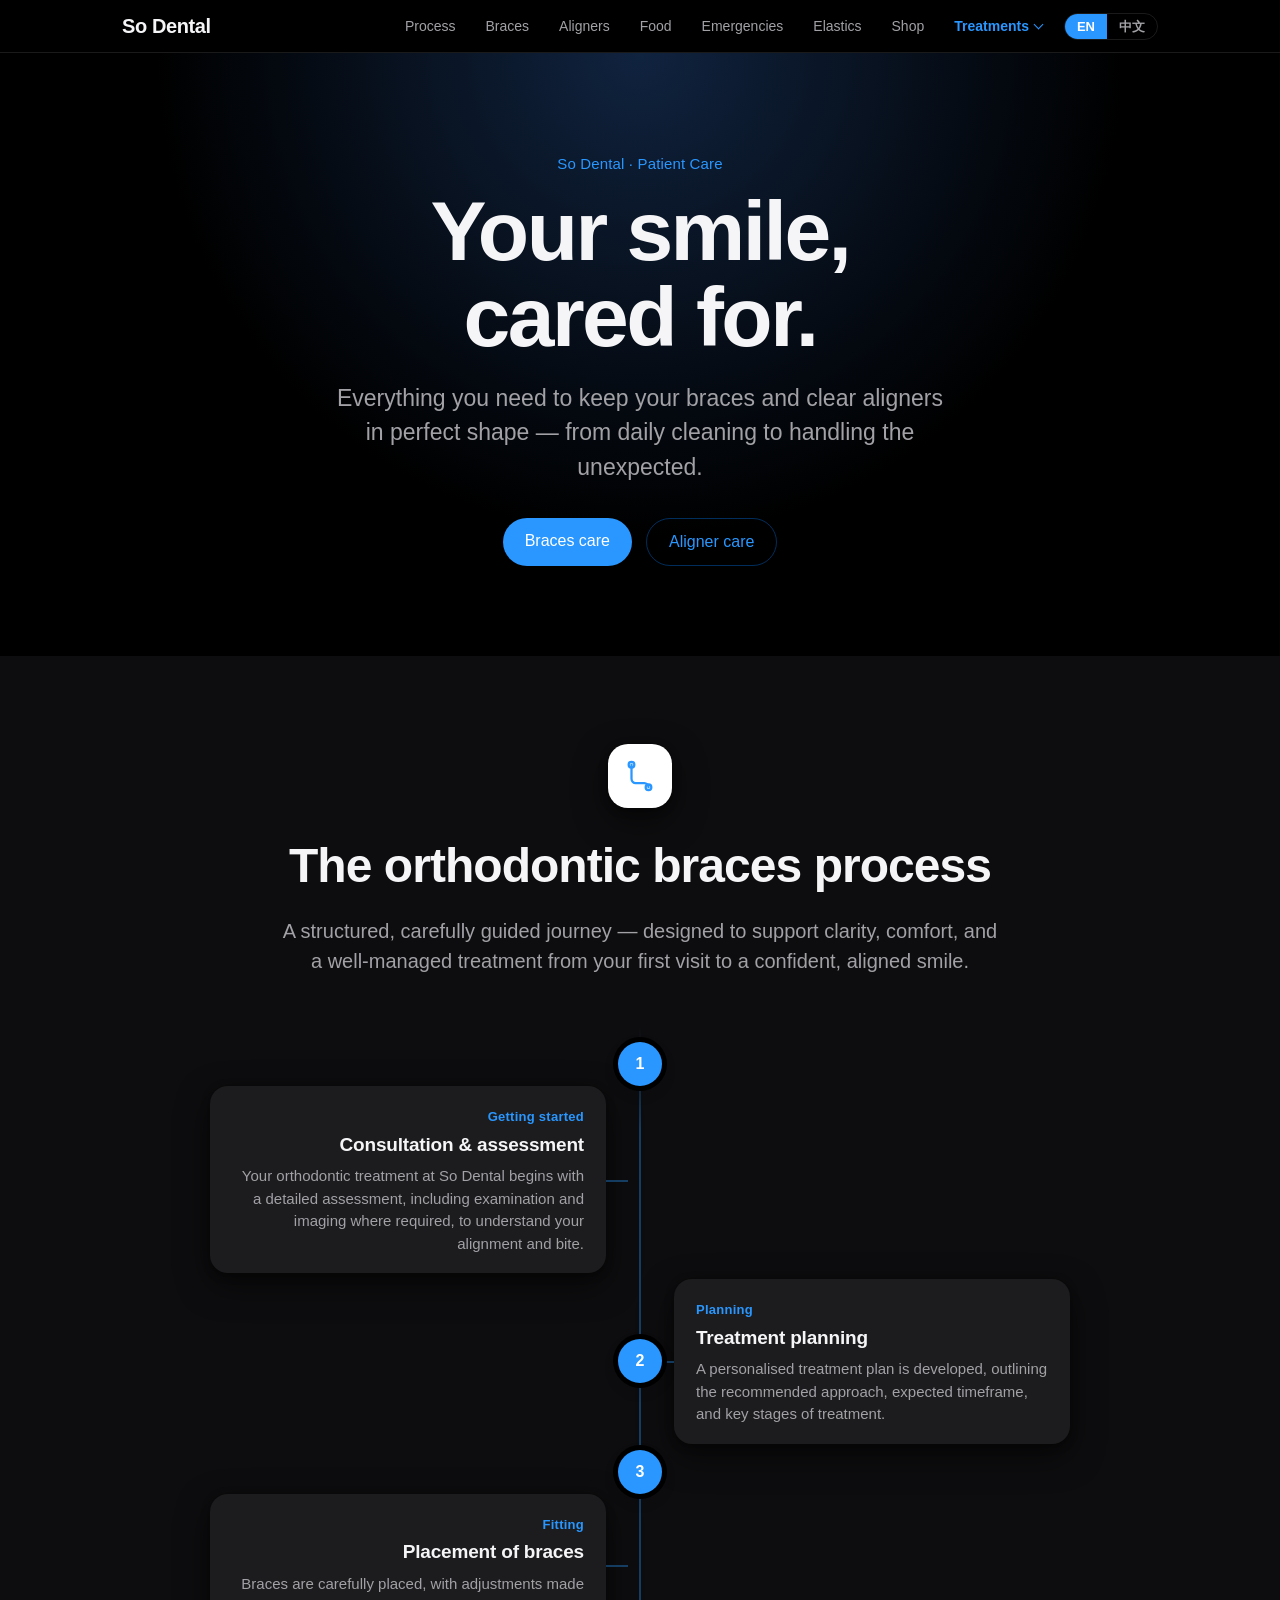
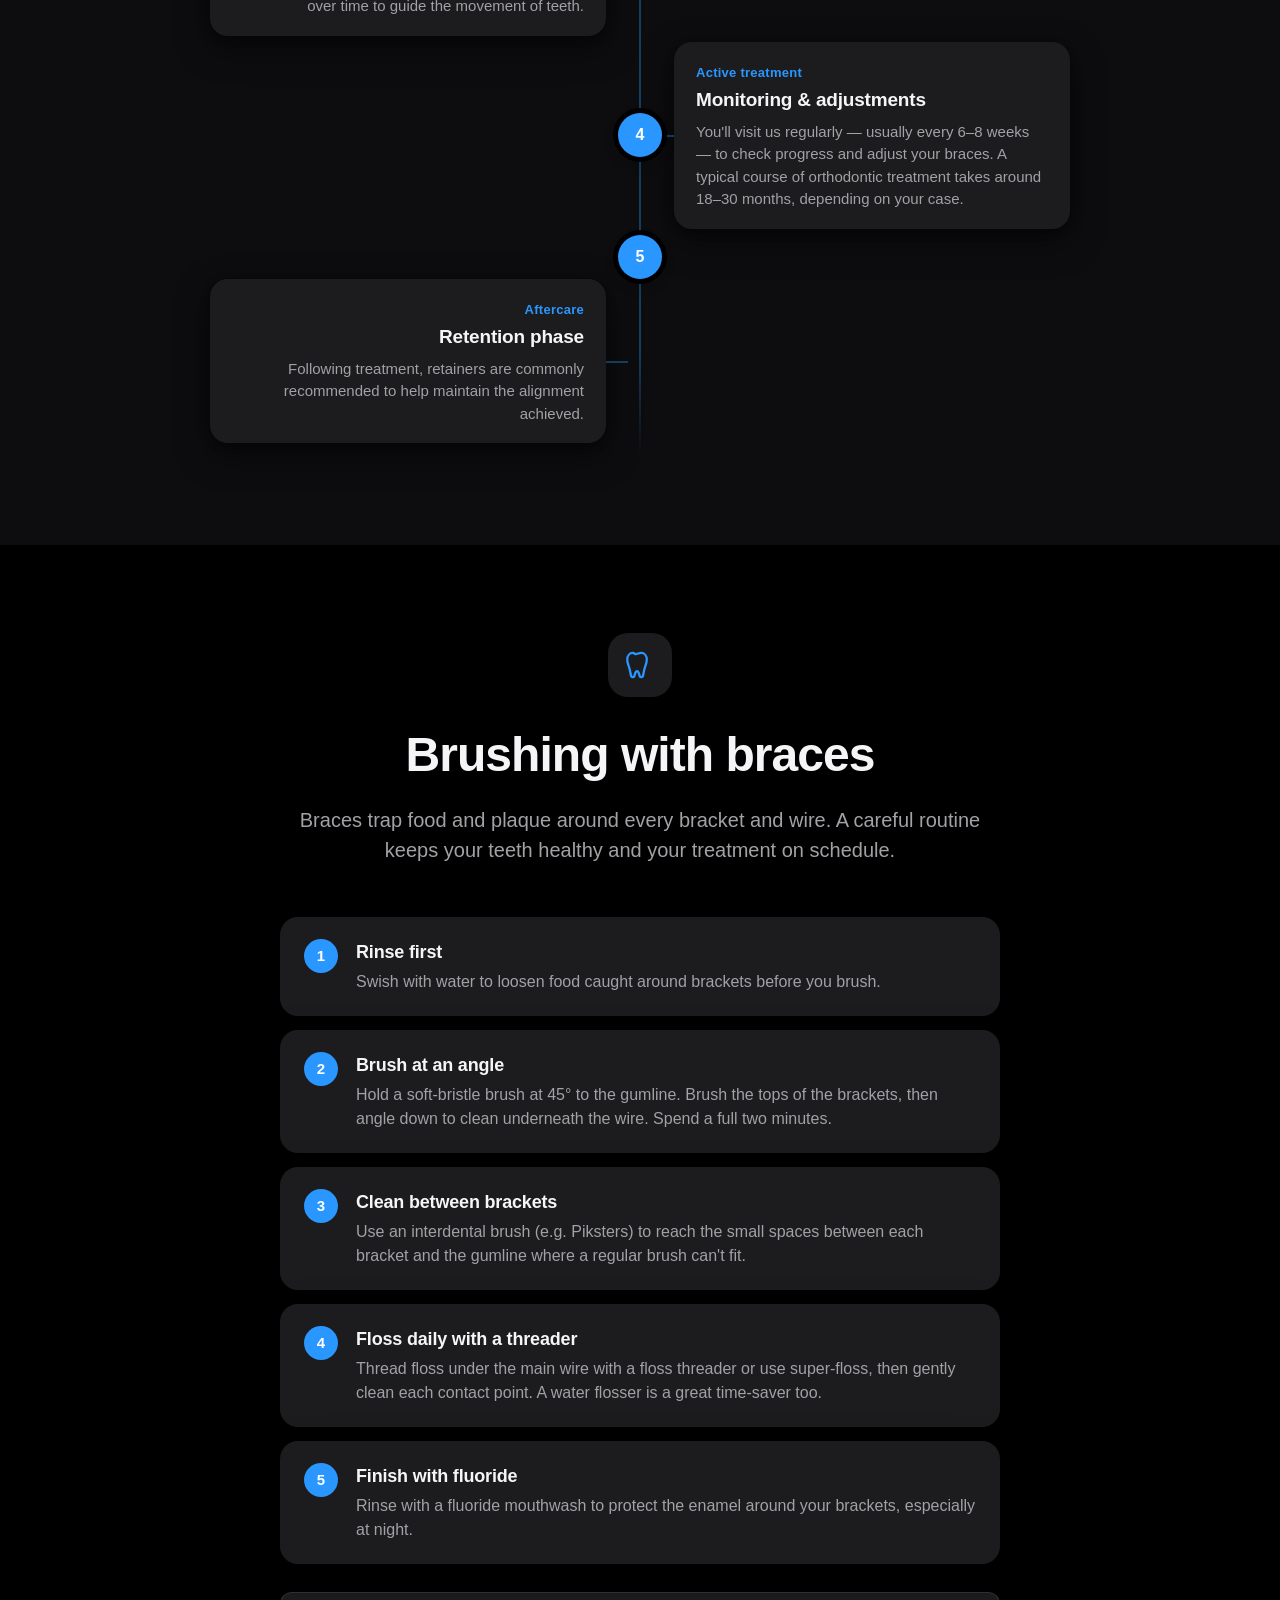
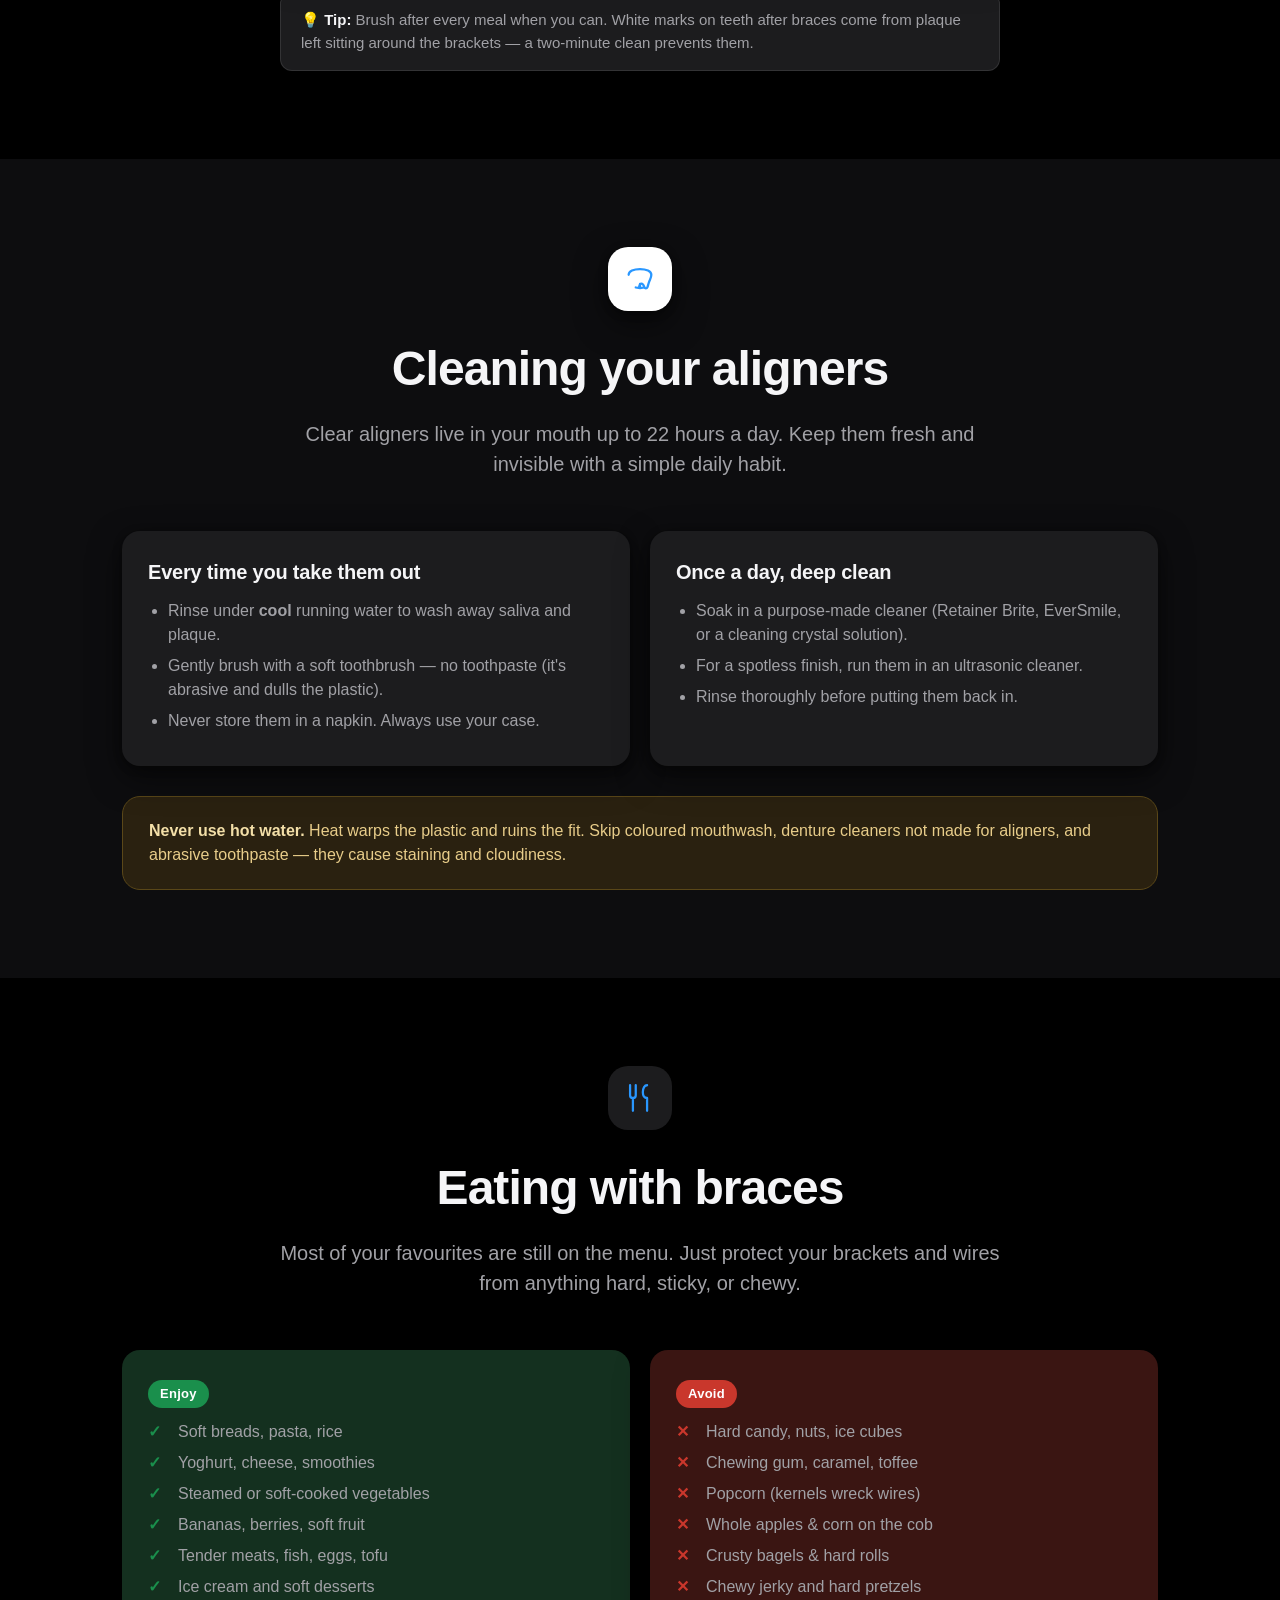
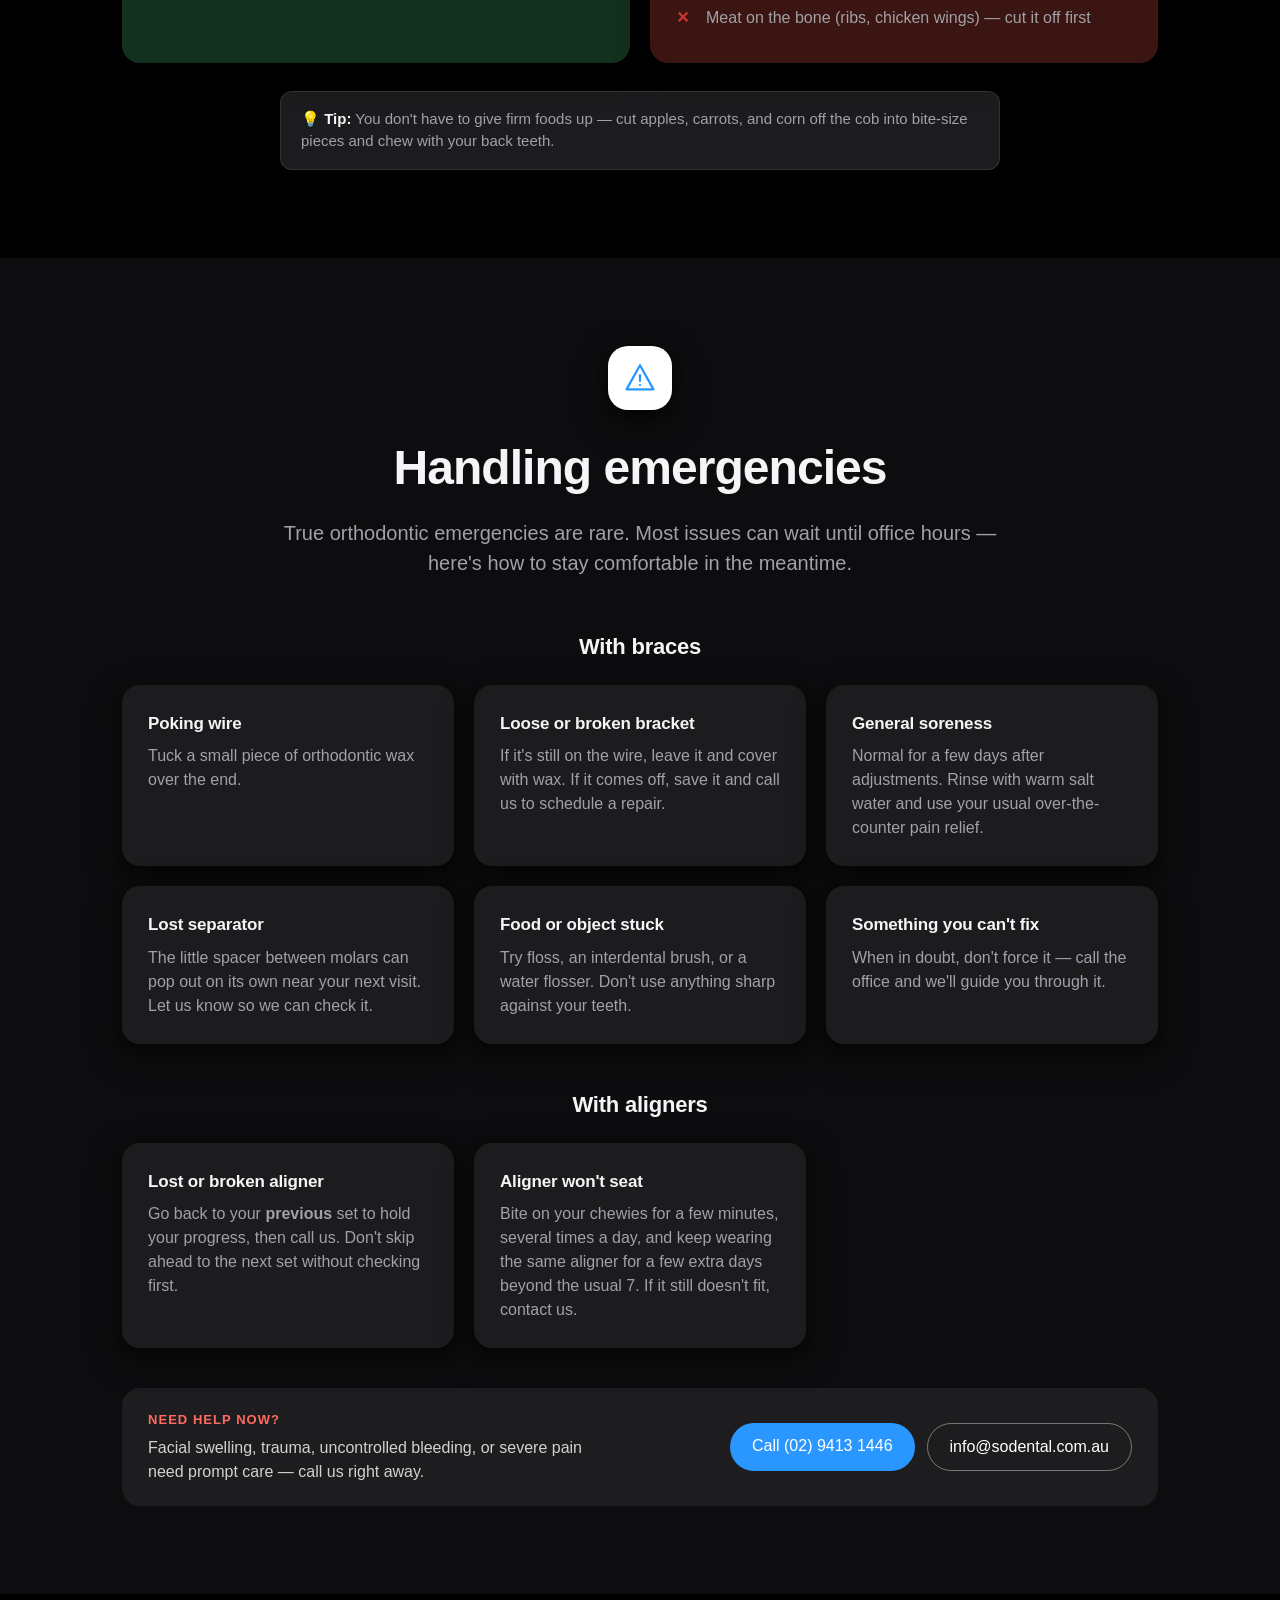
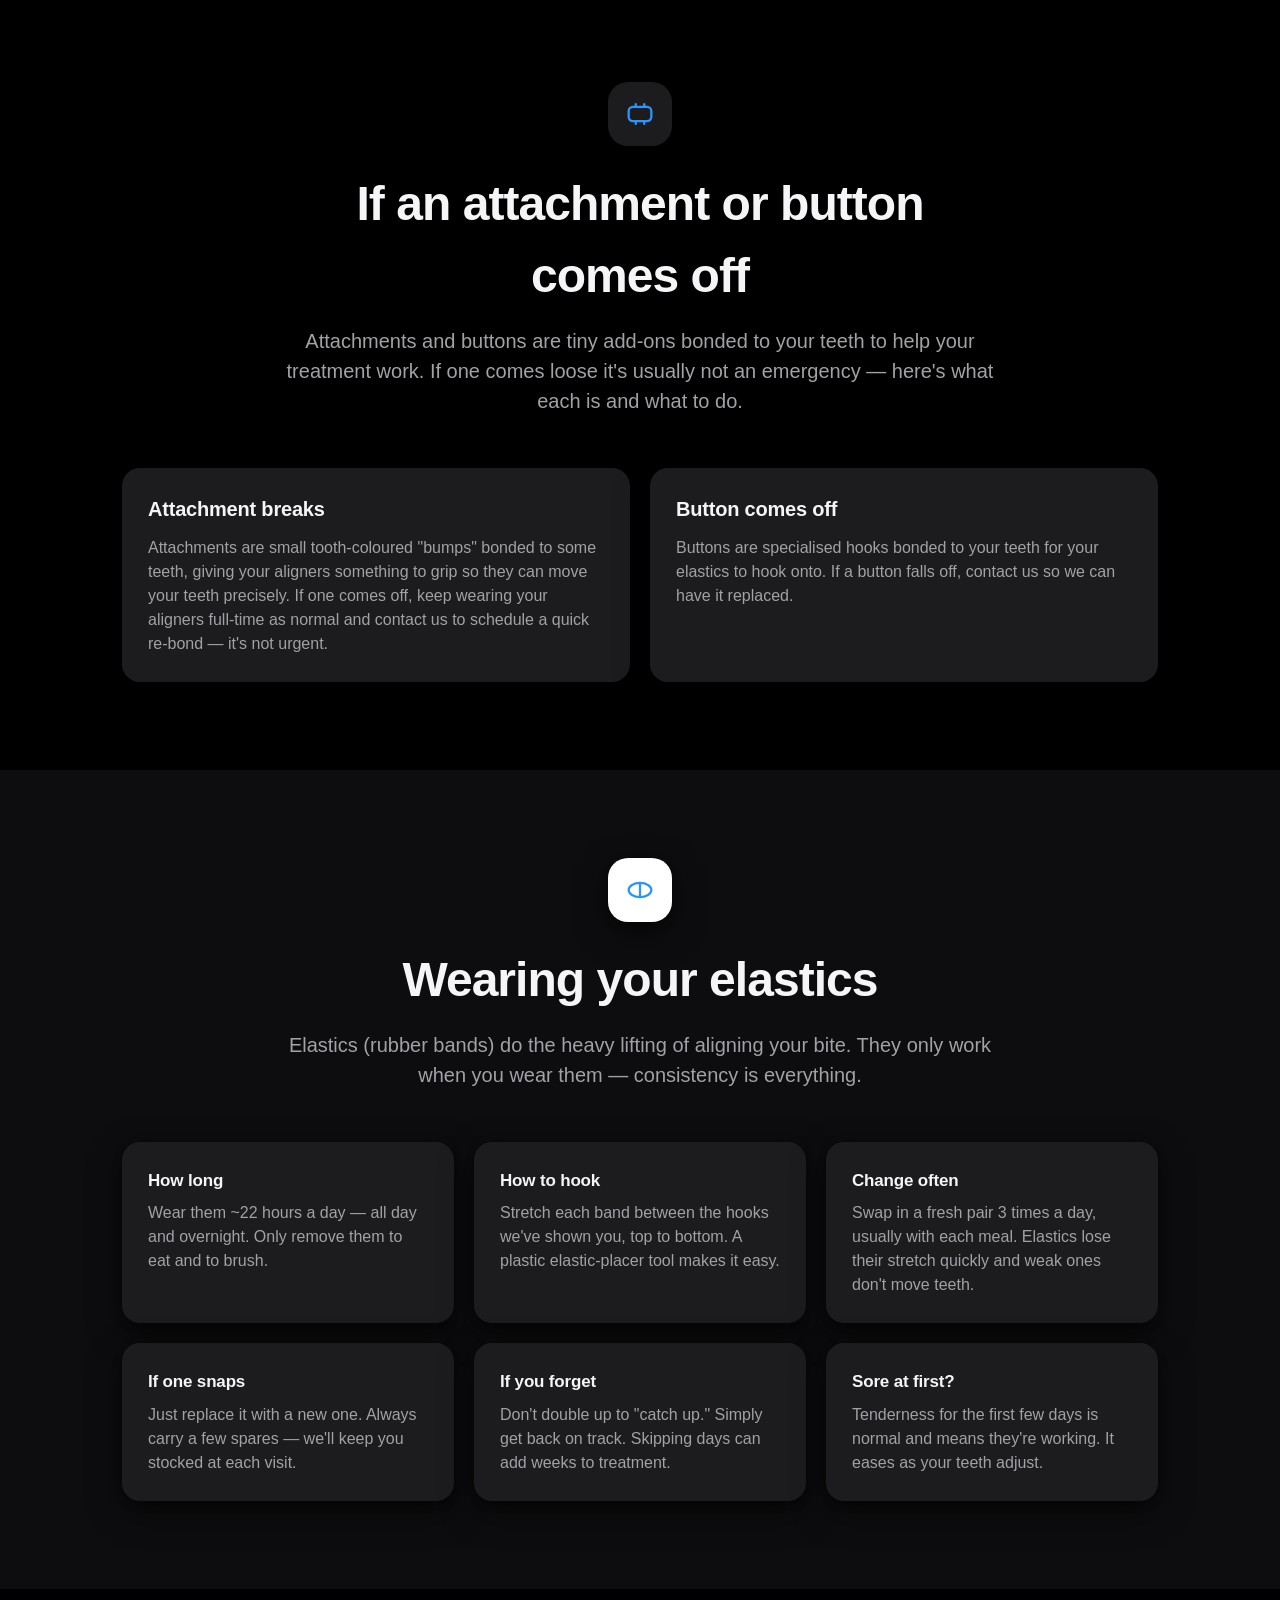
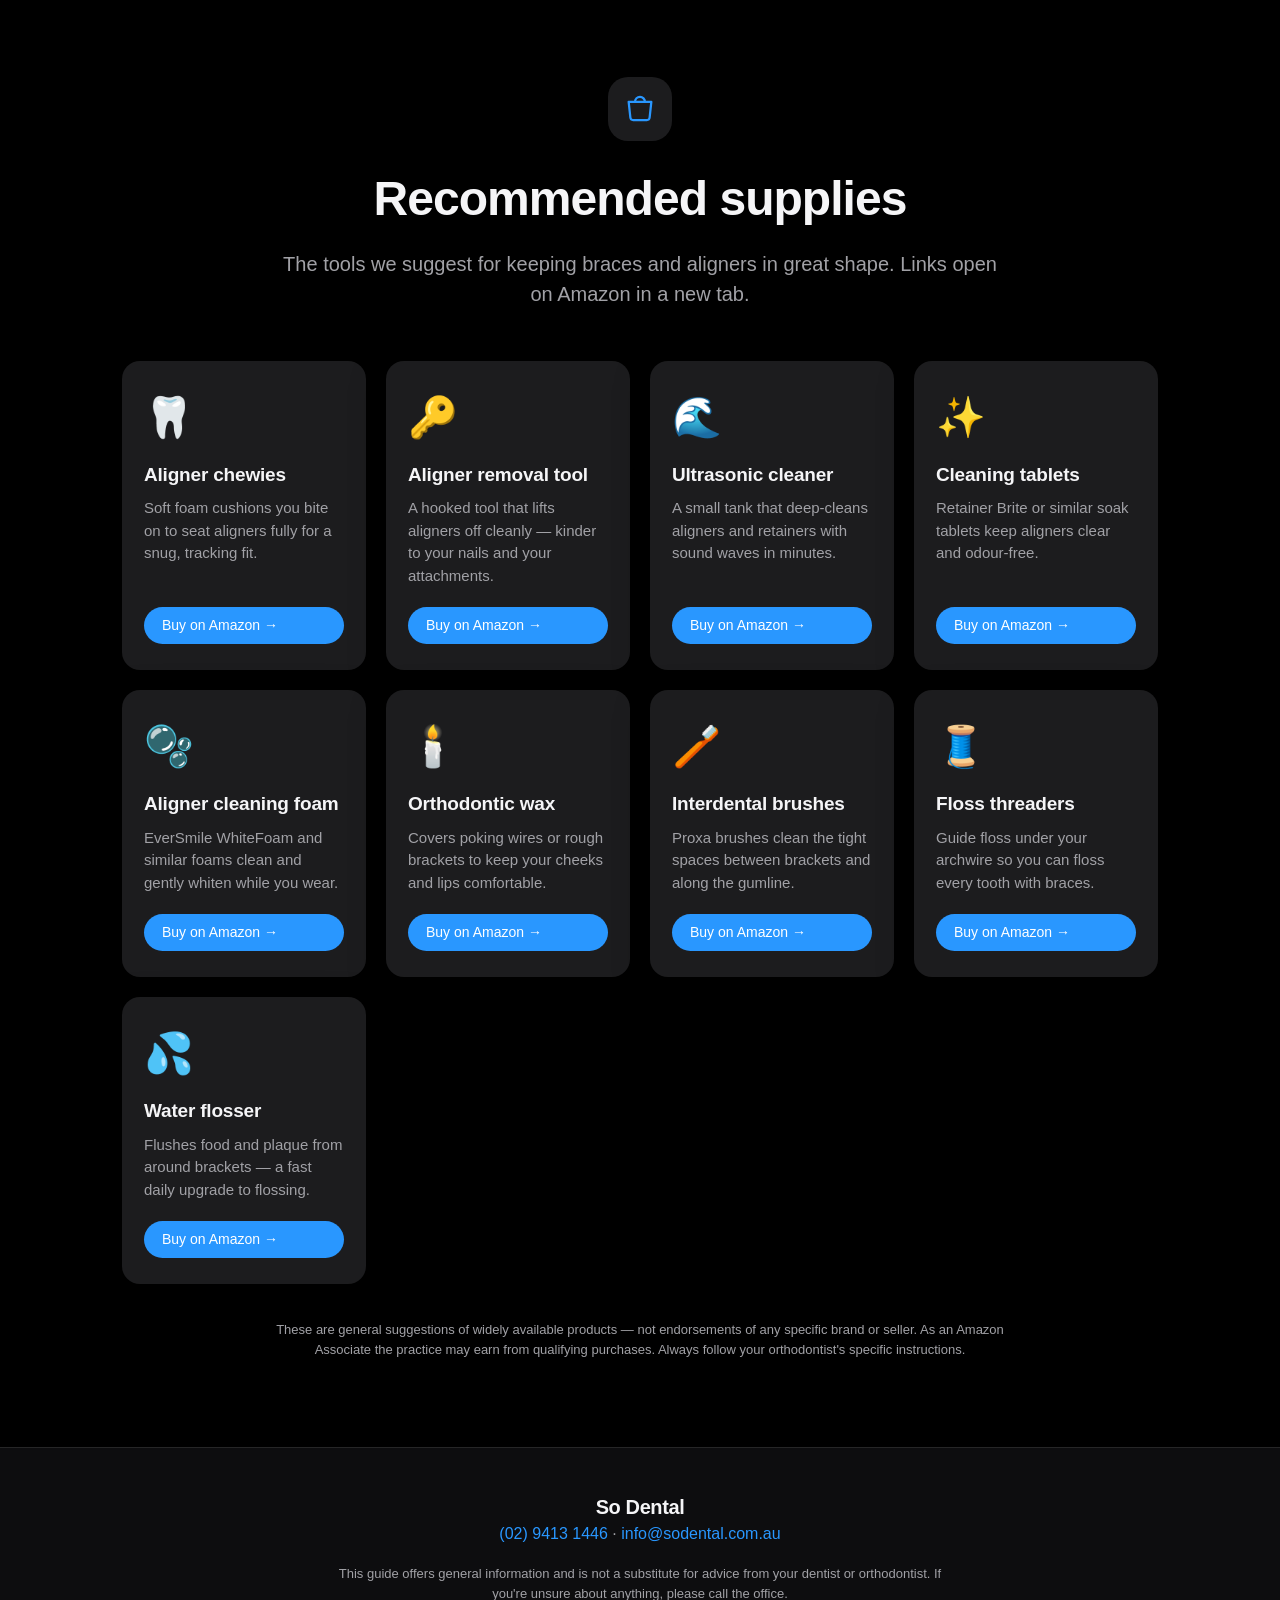
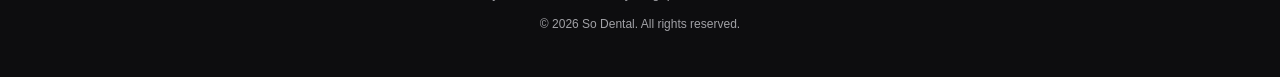
==== index.html @ e9a2ca9c "Braces footer disclaimer: 'dentist or orthodontist' (EN + zh) Co-Authored-By: Claude Opus 4.8 <norep" ====
<!doctype html>
<html lang="en">
<head>
  <meta charset="utf-8" />
  <meta name="viewport" content="width=device-width, initial-scale=1" />
  <meta name="description" content="So Dental patient care guide — how to care for your braces and clear aligners, what to eat, handling emergencies, wearing elastics, and where to buy recommended supplies." />
  <title>So Dental — Patient Care Guide</title>
  <link rel="stylesheet" href="styles.css?v=2" />
</head>
<body>

  <!-- ===================== NAV ===================== -->
  <header class="nav" id="top">
    <div class="nav__inner">
      <a class="nav__brand" href="#top" aria-label="So Dental home">So Dental</a>

      <nav class="nav__links" id="navLinks" aria-label="Primary">
        <a href="#process">Process</a>
        <a href="#braces">Braces</a>
        <a href="#aligners">Aligners</a>
        <a href="#food">Food</a>
        <a href="#emergencies">Emergencies</a>
        <a href="#elastics">Elastics</a>
        <a href="#shop">Shop</a>
        <details class="tdrop">
          <summary>Treatments</summary>
          <div class="tdrop__menu">
            <a class="is-current" aria-current="page" href="index.html">Braces &amp; Aligners</a>
            <a href="implants.html">Dental Implants</a>
            <a href="extraction.html">Tooth Extraction</a>
            <a href="perio.html">Periodontal Care</a>
          </div>
        </details>
      </nav>

      <div class="nav__actions">
        <div class="lang-toggle" role="group" aria-label="Language">
          <a class="is-active" href="index.html" aria-current="true">EN</a>
          <a href="index-zh.html" lang="zh-Hant">中文</a>
        </div>
        <button class="nav__toggle" id="navToggle" aria-label="Toggle menu" aria-expanded="false" aria-controls="navLinks">
          <span></span><span></span><span></span>
        </button>
      </div>
    </div>
  </header>

  <!-- ===================== HERO ===================== -->
  <section class="hero">
    <div class="hero__content reveal">
      <p class="hero__eyebrow">So Dental · Patient Care</p>
      <h1 class="hero__title">Your smile,<br />cared for.</h1>
      <p class="hero__subtitle">Everything you need to keep your braces and clear aligners in perfect shape — from daily cleaning to handling the unexpected.</p>
      <div class="hero__actions">
        <a class="btn btn--primary" href="#braces">Braces care</a>
        <a class="btn btn--ghost" href="#aligners">Aligner care</a>
      </div>
    </div>
  </section>

  <!-- ===================== BRACES PROCESS TIMELINE ===================== -->
  <section class="section section--alt" id="process">
    <div class="container">
      <div class="section__head reveal">
        <div class="badge" aria-hidden="true">
          <!-- route / journey icon -->
          <svg viewBox="0 0 24 24" fill="none" stroke="currentColor" stroke-width="1.6" stroke-linecap="round" stroke-linejoin="round"><path d="M6 4v10a3 3 0 0 0 3 3h6a3 3 0 0 1 3 3"/><circle cx="6" cy="4" r="2"/><circle cx="18" cy="20" r="2"/></svg>
        </div>
        <h2>The orthodontic braces process</h2>
        <p class="section__lead">A structured, carefully guided journey — designed to support clarity, comfort, and a well-managed treatment from your first visit to a confident, aligned smile.</p>
      </div>

      <ol class="timeline">
        <li class="timeline__item reveal">
          <div class="timeline__marker">1</div>
          <div class="timeline__card">
            <span class="timeline__when">Getting started</span>
            <h3>Consultation &amp; assessment</h3>
            <p>Your orthodontic treatment at So Dental begins with a detailed assessment, including examination and imaging where required, to understand your alignment and bite.</p>
          </div>
        </li>
        <li class="timeline__item reveal">
          <div class="timeline__marker">2</div>
          <div class="timeline__card">
            <span class="timeline__when">Planning</span>
            <h3>Treatment planning</h3>
            <p>A personalised treatment plan is developed, outlining the recommended approach, expected timeframe, and key stages of treatment.</p>
          </div>
        </li>
        <li class="timeline__item reveal">
          <div class="timeline__marker">3</div>
          <div class="timeline__card">
            <span class="timeline__when">Fitting</span>
            <h3>Placement of braces</h3>
            <p>Braces are carefully placed, with adjustments made over time to guide the movement of teeth.</p>
          </div>
        </li>
        <li class="timeline__item reveal">
          <div class="timeline__marker">4</div>
          <div class="timeline__card">
            <span class="timeline__when">Active treatment</span>
            <h3>Monitoring &amp; adjustments</h3>
            <p>You'll visit us regularly — usually every 6–8 weeks — to check progress and adjust your braces. A typical course of orthodontic treatment takes around 18–30 months, depending on your case.</p>
          </div>
        </li>
        <li class="timeline__item reveal">
          <div class="timeline__marker">5</div>
          <div class="timeline__card">
            <span class="timeline__when">Aftercare</span>
            <h3>Retention phase</h3>
            <p>Following treatment, retainers are commonly recommended to help maintain the alignment achieved.</p>
          </div>
        </li>
      </ol>
    </div>
  </section>

  <!-- ===================== BRUSHING WITH BRACES ===================== -->
  <section class="section" id="braces">
    <div class="container">
      <div class="section__head reveal">
        <div class="badge" aria-hidden="true">
          <!-- tooth icon -->
          <svg viewBox="0 0 24 24" fill="none" stroke="currentColor" stroke-width="1.6" stroke-linecap="round" stroke-linejoin="round"><path d="M7 3.5c-2.5 0-4 2-4 4.7 0 2.5.9 4 1.6 6.4.5 1.7.7 3.6 1.1 5.1.3 1.1 1.9 1.2 2.3.1.5-1.4.7-3.4 1.9-3.4s1.4 2 1.9 3.4c.4 1.1 2 1 2.3-.1.4-1.5.6-3.4 1.1-5.1.7-2.4 1.6-3.9 1.6-6.4 0-2.7-1.5-4.7-4-4.7-1.6 0-2.4.8-3.9.8S8.6 3.5 7 3.5Z"/></svg>
        </div>
        <h2>Brushing with braces</h2>
        <p class="section__lead">Braces trap food and plaque around every bracket and wire. A careful routine keeps your teeth healthy and your treatment on schedule.</p>
      </div>

      <ol class="steps reveal">
        <li>
          <span class="steps__num">1</span>
          <div>
            <h3>Rinse first</h3>
            <p>Swish with water to loosen food caught around brackets before you brush.</p>
          </div>
        </li>
        <li>
          <span class="steps__num">2</span>
          <div>
            <h3>Brush at an angle</h3>
            <p>Hold a soft-bristle brush at 45° to the gumline. Brush the tops of the brackets, then angle down to clean underneath the wire. Spend a full two minutes.</p>
          </div>
        </li>
        <li>
          <span class="steps__num">3</span>
          <div>
            <h3>Clean between brackets</h3>
            <p>Use an interdental brush (e.g. Piksters) to reach the small spaces between each bracket and the gumline where a regular brush can't fit.</p>
          </div>
        </li>
        <li>
          <span class="steps__num">4</span>
          <div>
            <h3>Floss daily with a threader</h3>
            <p>Thread floss under the main wire with a floss threader or use super-floss, then gently clean each contact point. A water flosser is a great time-saver too.</p>
          </div>
        </li>
        <li>
          <span class="steps__num">5</span>
          <div>
            <h3>Finish with fluoride</h3>
            <p>Rinse with a fluoride mouthwash to protect the enamel around your brackets, especially at night.</p>
          </div>
        </li>
      </ol>

      <p class="tip reveal">💡 <strong>Tip:</strong> Brush after every meal when you can. White marks on teeth after braces come from plaque left sitting around the brackets — a two-minute clean prevents them.</p>
    </div>
  </section>

  <!-- ===================== CLEANING ALIGNERS ===================== -->
  <section class="section section--alt" id="aligners">
    <div class="container">
      <div class="section__head reveal">
        <div class="badge" aria-hidden="true">
          <!-- aligner / sparkle icon -->
          <svg viewBox="0 0 24 24" fill="none" stroke="currentColor" stroke-width="1.6" stroke-linecap="round" stroke-linejoin="round"><path d="M4 9c0-2.5 3.6-4 8-4s8 1.5 8 4c0 1.8-.7 3-1.4 4.6-.6 1.5-.9 3-1.4 4.3-.4 1-1.7 1-2.1 0-.5-1.2-.8-2.6-2-2.6-.9 0-1.4.9-1.7 2.2"/><path d="M12 15.5v3M9 18l3 .5 3-.5"/></svg>
        </div>
        <h2>Cleaning your aligners</h2>
        <p class="section__lead">Clear aligners live in your mouth up to 22 hours a day. Keep them fresh and invisible with a simple daily habit.</p>
      </div>

      <div class="grid grid--2 reveal">
        <div class="card">
          <h3>Every time you take them out</h3>
          <ul class="list">
            <li>Rinse under <strong>cool</strong> running water to wash away saliva and plaque.</li>
            <li>Gently brush with a soft toothbrush — no toothpaste (it's abrasive and dulls the plastic).</li>
            <li>Never store them in a napkin. Always use your case.</li>
          </ul>
        </div>
        <div class="card">
          <h3>Once a day, deep clean</h3>
          <ul class="list">
            <li>Soak in a purpose-made cleaner (Retainer Brite, EverSmile, or a cleaning crystal solution).</li>
            <li>For a spotless finish, run them in an ultrasonic cleaner.</li>
            <li>Rinse thoroughly before putting them back in.</li>
          </ul>
        </div>
      </div>

      <div class="callout callout--warn reveal">
        <strong>Never use hot water.</strong> Heat warps the plastic and ruins the fit. Skip coloured mouthwash, denture cleaners not made for aligners, and abrasive toothpaste — they cause staining and cloudiness.
      </div>
    </div>
  </section>

  <!-- ===================== FOOD ===================== -->
  <section class="section" id="food">
    <div class="container">
      <div class="section__head reveal">
        <div class="badge" aria-hidden="true">
          <svg viewBox="0 0 24 24" fill="none" stroke="currentColor" stroke-width="1.6" stroke-linecap="round" stroke-linejoin="round"><path d="M5 3v7a2 2 0 0 0 2 2h0a2 2 0 0 0 2-2V3M7 12v9M17 3c-1.7 0-3 2-3 5s1.3 4 3 4v9"/></svg>
        </div>
        <h2>Eating with braces</h2>
        <p class="section__lead">Most of your favourites are still on the menu. Just protect your brackets and wires from anything hard, sticky, or chewy.</p>
      </div>

      <div class="grid grid--2 reveal">
        <div class="card card--good">
          <h3><span class="pill pill--good">Enjoy</span></h3>
          <ul class="list list--check">
            <li>Soft breads, pasta, rice</li>
            <li>Yoghurt, cheese, smoothies</li>
            <li>Steamed or soft-cooked vegetables</li>
            <li>Bananas, berries, soft fruit</li>
            <li>Tender meats, fish, eggs, tofu</li>
            <li>Ice cream and soft desserts</li>
          </ul>
        </div>
        <div class="card card--bad">
          <h3><span class="pill pill--bad">Avoid</span></h3>
          <ul class="list list--cross">
            <li>Hard candy, nuts, ice cubes</li>
            <li>Chewing gum, caramel, toffee</li>
            <li>Popcorn (kernels wreck wires)</li>
            <li>Whole apples & corn on the cob</li>
            <li>Crusty bagels & hard rolls</li>
            <li>Chewy jerky and hard pretzels</li>
            <li>Meat on the bone (ribs, chicken wings) — cut it off first</li>
          </ul>
        </div>
      </div>

      <p class="tip reveal">💡 <strong>Tip:</strong> You don't have to give firm foods up — cut apples, carrots, and corn off the cob into bite-size pieces and chew with your back teeth.</p>
    </div>
  </section>

  <!-- ===================== EMERGENCIES ===================== -->
  <section class="section section--alt" id="emergencies">
    <div class="container">
      <div class="section__head reveal">
        <div class="badge" aria-hidden="true">
          <svg viewBox="0 0 24 24" fill="none" stroke="currentColor" stroke-width="1.6" stroke-linecap="round" stroke-linejoin="round"><path d="M12 3 2.5 20h19L12 3Z"/><path d="M12 10v4M12 17h.01"/></svg>
        </div>
        <h2>Handling emergencies</h2>
        <p class="section__lead">True orthodontic emergencies are rare. Most issues can wait until office hours — here's how to stay comfortable in the meantime.</p>
      </div>

      <h3 class="subhead reveal">With braces</h3>
      <div class="grid grid--3 reveal">
        <div class="card">
          <h4>Poking wire</h4>
          <p>Tuck a small piece of orthodontic wax over the end.</p>
        </div>
        <div class="card">
          <h4>Loose or broken bracket</h4>
          <p>If it's still on the wire, leave it and cover with wax. If it comes off, save it and call us to schedule a repair.</p>
        </div>
        <div class="card">
          <h4>General soreness</h4>
          <p>Normal for a few days after adjustments. Rinse with warm salt water and use your usual over-the-counter pain relief.</p>
        </div>
        <div class="card">
          <h4>Lost separator</h4>
          <p>The little spacer between molars can pop out on its own near your next visit. Let us know so we can check it.</p>
        </div>
        <div class="card">
          <h4>Food or object stuck</h4>
          <p>Try floss, an interdental brush, or a water flosser. Don't use anything sharp against your teeth.</p>
        </div>
        <div class="card">
          <h4>Something you can't fix</h4>
          <p>When in doubt, don't force it — call the office and we'll guide you through it.</p>
        </div>
      </div>

      <h3 class="subhead reveal">With aligners</h3>
      <div class="grid grid--3 reveal">
        <div class="card">
          <h4>Lost or broken aligner</h4>
          <p>Go back to your <strong>previous</strong> set to hold your progress, then call us. Don't skip ahead to the next set without checking first.</p>
        </div>
        <div class="card">
          <h4>Aligner won't seat</h4>
          <p>Bite on your chewies for a few minutes, several times a day, and keep wearing the same aligner for a few extra days beyond the usual 7. If it still doesn't fit, contact us.</p>
        </div>
      </div>

      <div class="callout callout--emergency reveal" id="emergency-contact">
        <div>
          <p class="callout__label">Need help now?</p>
          <p class="callout__text">Facial swelling, trauma, uncontrolled bleeding, or severe pain need prompt care — call us right away.</p>
        </div>
        <div class="callout__contact">
          <!-- REPLACE: emergency phone & email -->
          <a class="btn btn--primary" href="tel:+61294131446">Call (02) 9413 1446</a>
          <a class="btn btn--ghost" href="mailto:info@sodental.com.au">info@sodental.com.au</a>
        </div>
      </div>
    </div>
  </section>

  <!-- ===================== BROKEN ATTACHMENT ===================== -->
  <section class="section" id="attachment">
    <div class="container">
      <div class="section__head reveal">
        <div class="badge" aria-hidden="true">
          <svg viewBox="0 0 24 24" fill="none" stroke="currentColor" stroke-width="1.6" stroke-linecap="round" stroke-linejoin="round"><rect x="4" y="7" width="16" height="10" rx="3"/><path d="M9 7V5m6 2V5M9 17v2m6-2v2"/></svg>
        </div>
        <h2>If an attachment or button comes off</h2>
        <p class="section__lead">Attachments and buttons are tiny add-ons bonded to your teeth to help your treatment work. If one comes loose it's usually not an emergency — here's what each is and what to do.</p>
      </div>

      <div class="grid grid--2 reveal">
        <div class="card">
          <h3>Attachment breaks</h3>
          <p>Attachments are small tooth-coloured "bumps" bonded to some teeth, giving your aligners something to grip so they can move your teeth precisely. If one comes off, keep wearing your aligners full-time as normal and contact us to schedule a quick re-bond — it's not urgent.</p>
        </div>
        <div class="card">
          <h3>Button comes off</h3>
          <p>Buttons are specialised hooks bonded to your teeth for your elastics to hook onto. If a button falls off, contact us so we can have it replaced.</p>
        </div>
      </div>
    </div>
  </section>

  <!-- ===================== ELASTICS ===================== -->
  <section class="section section--alt" id="elastics">
    <div class="container">
      <div class="section__head reveal">
        <div class="badge" aria-hidden="true">
          <svg viewBox="0 0 24 24" fill="none" stroke="currentColor" stroke-width="1.6" stroke-linecap="round" stroke-linejoin="round"><ellipse cx="12" cy="12" rx="8" ry="5"/><path d="M12 7v10"/></svg>
        </div>
        <h2>Wearing your elastics</h2>
        <p class="section__lead">Elastics (rubber bands) do the heavy lifting of aligning your bite. They only work when you wear them — consistency is everything.</p>
      </div>

      <div class="grid grid--3 reveal">
        <div class="card">
          <h4>How long</h4>
          <p>Wear them ~22 hours a day — all day and overnight. Only remove them to eat and to brush.</p>
        </div>
        <div class="card">
          <h4>How to hook</h4>
          <p>Stretch each band between the hooks we've shown you, top to bottom. A plastic elastic-placer tool makes it easy.</p>
        </div>
        <div class="card">
          <h4>Change often</h4>
          <p>Swap in a fresh pair 3 times a day, usually with each meal. Elastics lose their stretch quickly and weak ones don't move teeth.</p>
        </div>
        <div class="card">
          <h4>If one snaps</h4>
          <p>Just replace it with a new one. Always carry a few spares — we'll keep you stocked at each visit.</p>
        </div>
        <div class="card">
          <h4>If you forget</h4>
          <p>Don't double up to "catch up." Simply get back on track. Skipping days can add weeks to treatment.</p>
        </div>
        <div class="card">
          <h4>Sore at first?</h4>
          <p>Tenderness for the first few days is normal and means they're working. It eases as your teeth adjust.</p>
        </div>
      </div>
    </div>
  </section>

  <!-- ===================== SHOP ===================== -->
  <section class="section" id="shop">
    <div class="container">
      <div class="section__head reveal">
        <div class="badge" aria-hidden="true">
          <svg viewBox="0 0 24 24" fill="none" stroke="currentColor" stroke-width="1.6" stroke-linecap="round" stroke-linejoin="round"><path d="M4 7h16l-1.2 11a2 2 0 0 1-2 1.8H7.2a2 2 0 0 1-2-1.8L4 7Z"/><path d="M8.5 7a3.5 3.5 0 0 1 7 0"/></svg>
        </div>
        <h2>Recommended supplies</h2>
        <p class="section__lead">The tools we suggest for keeping braces and aligners in great shape. Links open on Amazon in a new tab.</p>
      </div>

      <div class="grid grid--cards reveal">
        <article class="product">
          <div class="product__icon" aria-hidden="true">🦷</div>
          <h3>Aligner chewies</h3>
          <p>Soft foam cushions you bite on to seat aligners fully for a snug, tracking fit.</p>
          <a class="btn btn--primary btn--sm" href="https://www.amazon.com/s?k=aligner+chewies" target="_blank" rel="noopener">Buy on Amazon →</a>
        </article>

        <article class="product">
          <div class="product__icon" aria-hidden="true">🔑</div>
          <h3>Aligner removal tool</h3>
          <p>A hooked tool that lifts aligners off cleanly — kinder to your nails and your attachments.</p>
          <a class="btn btn--primary btn--sm" href="https://www.amazon.com/s?k=clear+aligner+removal+tool" target="_blank" rel="noopener">Buy on Amazon →</a>
        </article>

        <article class="product">
          <div class="product__icon" aria-hidden="true">🌊</div>
          <h3>Ultrasonic cleaner</h3>
          <p>A small tank that deep-cleans aligners and retainers with sound waves in minutes.</p>
          <a class="btn btn--primary btn--sm" href="https://www.amazon.com/s?k=ultrasonic+cleaner+retainer+aligner" target="_blank" rel="noopener">Buy on Amazon →</a>
        </article>

        <article class="product">
          <div class="product__icon" aria-hidden="true">✨</div>
          <h3>Cleaning tablets</h3>
          <p>Retainer Brite or similar soak tablets keep aligners clear and odour-free.</p>
          <a class="btn btn--primary btn--sm" href="https://www.amazon.com/s?k=retainer+brite+cleaning+tablets" target="_blank" rel="noopener">Buy on Amazon →</a>
        </article>

        <article class="product">
          <div class="product__icon" aria-hidden="true">🫧</div>
          <h3>Aligner cleaning foam</h3>
          <p>EverSmile WhiteFoam and similar foams clean and gently whiten while you wear.</p>
          <a class="btn btn--primary btn--sm" href="https://www.amazon.com/s?k=eversmile+whitefoam+aligner" target="_blank" rel="noopener">Buy on Amazon →</a>
        </article>

        <article class="product">
          <div class="product__icon" aria-hidden="true">🕯️</div>
          <h3>Orthodontic wax</h3>
          <p>Covers poking wires or rough brackets to keep your cheeks and lips comfortable.</p>
          <a class="btn btn--primary btn--sm" href="https://www.amazon.com/s?k=orthodontic+wax" target="_blank" rel="noopener">Buy on Amazon →</a>
        </article>

        <article class="product">
          <div class="product__icon" aria-hidden="true">🪥</div>
          <h3>Interdental brushes</h3>
          <p>Proxa brushes clean the tight spaces between brackets and along the gumline.</p>
          <a class="btn btn--primary btn--sm" href="https://www.amazon.com/s?k=interdental+brushes+braces" target="_blank" rel="noopener">Buy on Amazon →</a>
        </article>

        <article class="product">
          <div class="product__icon" aria-hidden="true">🧵</div>
          <h3>Floss threaders</h3>
          <p>Guide floss under your archwire so you can floss every tooth with braces.</p>
          <a class="btn btn--primary btn--sm" href="https://www.amazon.com/s?k=floss+threaders+braces" target="_blank" rel="noopener">Buy on Amazon →</a>
        </article>

        <article class="product">
          <div class="product__icon" aria-hidden="true">💦</div>
          <h3>Water flosser</h3>
          <p>Flushes food and plaque from around brackets — a fast daily upgrade to flossing.</p>
          <a class="btn btn--primary btn--sm" href="https://www.amazon.com/s?k=water+flosser" target="_blank" rel="noopener">Buy on Amazon →</a>
        </article>
      </div>

      <p class="disclaimer reveal">These are general suggestions of widely available products — not endorsements of any specific brand or seller. As an Amazon Associate the practice may earn from qualifying purchases. Always follow your orthodontist's specific instructions.</p>
    </div>
  </section>

  <!-- ===================== FOOTER ===================== -->
  <footer class="footer">
    <div class="container footer__inner">
      <div>
        <p class="footer__brand">So Dental</p>
        <p class="footer__contact">
          <!-- REPLACE: office phone & email -->
          <a href="tel:+61294131446">(02) 9413 1446</a> · <a href="mailto:info@sodental.com.au">info@sodental.com.au</a>
        </p>
      </div>
      <p class="footer__note">This guide offers general information and is not a substitute for advice from your dentist or orthodontist. If you're unsure about anything, please call the office.</p>
      <p class="footer__copy">© <span id="year"></span> So Dental. All rights reserved.</p>
    </div>
  </footer>

  <script src="app.js?v=2"></script>
</body>
</html>
---- styles.css ----
/* ===================== TOKENS ===================== */
:root {
  --bg: #fbfbfd;
  --bg-alt: #f5f5f7;
  --text: #1d1d1f;
  --text-soft: #6e6e73;
  --accent: #0071e3;
  --accent-dark: #0060c8;
  --good: #1a8f4c;
  --good-bg: #eaf7ef;
  --bad: #c9372c;
  --bad-bg: #fdecea;
  --warn-bg: #fff6e6;
  --warn-border: #f0c86a;
  --card: #ffffff;
  --border: rgba(0, 0, 0, 0.08);
  --shadow: 0 2px 8px rgba(0, 0, 0, 0.04), 0 12px 32px rgba(0, 0, 0, 0.06);
  --radius: 18px;
  --radius-sm: 12px;
  --maxw: 1080px;
  --font: -apple-system, BlinkMacSystemFont, "SF Pro Display", "SF Pro Text",
    "Helvetica Neue", Arial, sans-serif;
}

* { box-sizing: border-box; }

html { scroll-behavior: smooth; scroll-padding-top: 72px; }

body {
  margin: 0;
  font-family: var(--font);
  color: var(--text);
  background: var(--bg);
  line-height: 1.5;
  -webkit-font-smoothing: antialiased;
  text-rendering: optimizeLegibility;
}

a { color: inherit; text-decoration: none; }

.container { max-width: var(--maxw); margin: 0 auto; padding: 0 22px; }

/* ===================== NAV ===================== */
.nav {
  position: sticky;
  top: 0;
  z-index: 100;
  background: rgba(251, 251, 253, 0.72);
  backdrop-filter: saturate(180%) blur(20px);
  -webkit-backdrop-filter: saturate(180%) blur(20px);
  border-bottom: 1px solid var(--border);
}

.nav__inner {
  max-width: var(--maxw);
  margin: 0 auto;
  height: 52px;
  padding: 0 22px;
  display: flex;
  align-items: center;
  justify-content: space-between;
}

.nav__brand {
  font-size: 20px;
  font-weight: 600;
  letter-spacing: -0.02em;
}

.nav__links { display: flex; gap: 30px; }

.nav__links a {
  font-size: 14px;
  color: var(--text-soft);
  transition: color 0.2s ease;
}
.nav__links a:hover { color: var(--text); }

/* right-side nav actions + EN/中文 language toggle (implant pages) */
.nav__links { margin-left: auto; }
.nav__actions { display: flex; align-items: center; gap: 14px; margin-left: 22px; }

.lang-toggle {
  display: inline-flex;
  align-items: center;
  border: 1px solid var(--border);
  border-radius: 980px;
  overflow: hidden;
  font-size: 13px;
  line-height: 1;
}
.lang-toggle a {
  padding: 6px 12px;
  color: var(--text-soft);
  font-weight: 600;
  transition: background 0.2s ease, color 0.2s ease;
}
.lang-toggle a.is-active { background: var(--accent); color: #fff; }
.lang-toggle a:not(.is-active):hover { color: var(--text); }

/* compact "Treatments" dropdown (native <details>) — switches guides */
.tdrop { position: relative; display: inline-flex; align-items: center; }
.tdrop > summary {
  list-style: none;
  cursor: pointer;
  font-size: 14px;
  font-weight: 600;
  color: var(--accent);
  display: inline-flex;
  align-items: center;
  gap: 6px;
  white-space: nowrap;
}
.tdrop > summary::-webkit-details-marker { display: none; }
.tdrop > summary::after {
  content: "";
  width: 6px;
  height: 6px;
  border-right: 1.6px solid currentColor;
  border-bottom: 1.6px solid currentColor;
  transform: rotate(45deg);
  margin-top: -3px;
  transition: transform 0.2s ease;
}
.tdrop[open] > summary::after { transform: rotate(-135deg); margin-top: 2px; }
.tdrop__menu {
  position: absolute;
  top: calc(100% + 14px);
  right: 0;
  min-width: 220px;
  background: var(--card);
  border: 1px solid var(--border);
  border-radius: 14px;
  box-shadow: var(--shadow);
  padding: 6px;
  display: flex;
  flex-direction: column;
  gap: 2px;
  z-index: 200;
}
.nav__links .tdrop__menu a {
  padding: 11px 14px;
  border-radius: 9px;
  font-size: 14px;
  color: var(--text);
  white-space: nowrap;
}
.nav__links .tdrop__menu a:hover { background: var(--bg-alt); color: var(--text); }
.nav__links .tdrop__menu a.is-current { color: var(--accent); font-weight: 600; background: var(--bg-alt); }

.nav__toggle {
  display: none;
  flex-direction: column;
  justify-content: center;
  gap: 5px;
  width: 40px;
  height: 40px;
  padding: 0;
  background: none;
  border: none;
  cursor: pointer;
}
.nav__toggle span {
  display: block;
  height: 1.5px;
  width: 22px;
  background: var(--text);
  transition: transform 0.3s ease, opacity 0.3s ease;
}

/* ===================== BUTTONS ===================== */
.btn {
  display: inline-block;
  font-size: 16px;
  font-weight: 500;
  padding: 11px 22px;
  border-radius: 980px;
  transition: transform 0.15s ease, background 0.2s ease, color 0.2s ease;
  white-space: nowrap;
}
.btn:active { transform: scale(0.97); }
.btn--sm { font-size: 14px; padding: 8px 18px; }

.btn--primary { background: var(--accent); color: #fff; }
.btn--primary:hover { background: var(--accent-dark); }

.btn--ghost { color: var(--accent); border: 1px solid rgba(0, 113, 227, 0.4); }
.btn--ghost:hover { background: rgba(0, 113, 227, 0.06); }

/* ===================== HERO ===================== */
.hero {
  text-align: center;
  padding: 100px 22px 90px;
  background: radial-gradient(circle at 50% 0%, #eef4ff 0%, var(--bg) 55%);
}
.hero__content { max-width: 760px; margin: 0 auto; }

.hero__eyebrow {
  font-size: 15px;
  color: var(--accent);
  font-weight: 500;
  margin: 0 0 12px;
  letter-spacing: 0.01em;
}
.hero__title {
  font-size: clamp(44px, 8vw, 84px);
  line-height: 1.03;
  letter-spacing: -0.03em;
  font-weight: 700;
  margin: 0 0 20px;
}
.hero__subtitle {
  font-size: clamp(18px, 2.5vw, 23px);
  color: var(--text-soft);
  margin: 0 auto 34px;
  max-width: 620px;
}
.hero__actions { display: flex; gap: 14px; justify-content: center; flex-wrap: wrap; }

/* ===================== SECTIONS ===================== */
.section { padding: 88px 0; }
.section--alt { background: var(--bg-alt); }

.section__head { text-align: center; max-width: 720px; margin: 0 auto 52px; }
.section__head h2 {
  font-size: clamp(32px, 5vw, 48px);
  letter-spacing: -0.02em;
  font-weight: 700;
  margin: 0 0 14px;
}
.section__lead { font-size: clamp(17px, 2.2vw, 20px); color: var(--text-soft); margin: 0; }

.subhead {
  font-size: 22px;
  font-weight: 600;
  letter-spacing: -0.01em;
  margin: 44px 0 22px;
  text-align: center;
}

.badge {
  width: 64px;
  height: 64px;
  margin: 0 auto 22px;
  display: grid;
  place-items: center;
  border-radius: 20px;
  background: #fff;
  color: var(--accent);
  box-shadow: var(--shadow);
}
.badge svg { width: 34px; height: 34px; }
.section--alt .badge { background: #fff; }

/* ===================== STEPS ===================== */
.steps {
  list-style: none;
  counter-reset: step;
  margin: 0 auto;
  padding: 0;
  max-width: 720px;
  display: grid;
  gap: 14px;
}
.steps li {
  display: flex;
  gap: 18px;
  align-items: flex-start;
  background: var(--card);
  border-radius: var(--radius);
  padding: 22px 24px;
  box-shadow: var(--shadow);
}
.steps__num {
  flex: none;
  width: 34px;
  height: 34px;
  border-radius: 50%;
  background: var(--accent);
  color: #fff;
  font-weight: 600;
  display: grid;
  place-items: center;
  font-size: 15px;
}
.steps h3 { margin: 0 0 4px; font-size: 18px; letter-spacing: -0.01em; }
.steps p { margin: 0; color: var(--text-soft); }

/* ===================== TIMELINE ===================== */
.timeline {
  position: relative;
  max-width: 860px;
  margin: 0 auto;
  padding: 8px 0;
  list-style: none;
}
/* the connecting line */
.timeline::before {
  content: "";
  position: absolute;
  top: 0;
  bottom: 0;
  left: 50%;
  transform: translateX(-50%);
  width: 2px;
  background: linear-gradient(180deg, transparent, var(--accent) 10%, var(--accent) 90%, transparent);
  opacity: 0.35;
  z-index: 0;
}

.timeline__item {
  position: relative;
  display: grid;
  grid-template-columns: 1fr 48px 1fr;
  align-items: center;
  column-gap: 10px;
  margin: 6px 0;
}

/* node marker sits on the line */
.timeline__marker {
  grid-column: 2;
  justify-self: center;
  z-index: 2;
  width: 44px;
  height: 44px;
  border-radius: 50%;
  background: var(--accent);
  color: #fff;
  font-weight: 600;
  font-size: 16px;
  display: grid;
  place-items: center;
  box-shadow: 0 0 0 5px var(--bg), 0 6px 16px rgba(0, 0, 0, 0.14);
}

.timeline__card {
  position: relative;
  z-index: 1;
  background: var(--card);
  border-radius: var(--radius);
  padding: 18px 22px;
  box-shadow: var(--shadow);
}
/* small connector from card to the centre line */
.timeline__card::after {
  content: "";
  position: absolute;
  top: 50%;
  width: 22px;
  height: 2px;
  background: var(--accent);
  opacity: 0.35;
}

.timeline__item:nth-child(odd) .timeline__card { grid-column: 1; text-align: right; }
.timeline__item:nth-child(odd) .timeline__card::after { right: -22px; }
.timeline__item:nth-child(even) .timeline__card { grid-column: 3; text-align: left; }
.timeline__item:nth-child(even) .timeline__card::after { left: -22px; }

.timeline__when {
  display: inline-block;
  font-size: 13px;
  font-weight: 600;
  letter-spacing: 0.02em;
  color: var(--accent);
  margin-bottom: 4px;
}
.timeline__card h3 { margin: 0 0 6px; font-size: 19px; letter-spacing: -0.01em; }
.timeline__card p { margin: 0; color: var(--text-soft); font-size: 15px; }

/* collapse to a single left rail on small screens */
@media (max-width: 720px) {
  .timeline::before { left: 21px; }
  .timeline__item {
    grid-template-columns: 44px 1fr;
    column-gap: 16px;
    align-items: start;
    margin: 4px 0;
  }
  .timeline__marker { grid-column: 1; align-self: start; }
  .timeline__item:nth-child(odd) .timeline__card,
  .timeline__item:nth-child(even) .timeline__card {
    grid-column: 2;
    text-align: left;
  }
  .timeline__card::after { display: none; }
}

/* ===================== GRID + CARDS ===================== */
.grid { display: grid; gap: 20px; }
.grid--2 { grid-template-columns: repeat(2, 1fr); }
.grid--3 { grid-template-columns: repeat(3, 1fr); }
.grid--cards { grid-template-columns: repeat(4, 1fr); }

.card {
  background: var(--card);
  border-radius: var(--radius);
  padding: 26px 26px;
  box-shadow: var(--shadow);
}
.card h3 { margin: 0 0 12px; font-size: 20px; letter-spacing: -0.01em; }
.card h4 { margin: 0 0 8px; font-size: 17px; letter-spacing: -0.01em; }
.card p { margin: 0; color: var(--text-soft); }

.card--good { background: var(--good-bg); }
.card--bad { background: var(--bad-bg); }

/* ===================== LISTS ===================== */
.list { margin: 0; padding-left: 20px; color: var(--text-soft); }
.list li { margin: 7px 0; }
.list--check, .list--cross { list-style: none; padding-left: 0; }
.list--check li, .list--cross li { position: relative; padding-left: 30px; }
.list--check li::before,
.list--cross li::before {
  position: absolute;
  left: 0;
  top: 0;
  font-weight: 700;
}
.list--check li::before { content: "✓"; color: var(--good); }
.list--cross li::before { content: "✕"; color: var(--bad); }

.pill {
  display: inline-block;
  font-size: 13px;
  font-weight: 600;
  padding: 4px 12px;
  border-radius: 980px;
  letter-spacing: 0.02em;
}
.pill--good { background: var(--good); color: #fff; }
.pill--bad { background: var(--bad); color: #fff; }

/* ===================== TIPS / CALLOUTS ===================== */
.tip {
  max-width: 720px;
  margin: 28px auto 0;
  background: #fff;
  border: 1px solid var(--border);
  border-radius: var(--radius-sm);
  padding: 16px 20px;
  color: var(--text-soft);
  font-size: 15px;
}
.tip strong { color: var(--text); }

.callout {
  margin-top: 30px;
  border-radius: var(--radius);
  padding: 22px 26px;
}
.callout--warn {
  background: var(--warn-bg);
  border: 1px solid var(--warn-border);
  color: #6b4e00;
}
.callout--warn strong { color: #5a3d00; }

.callout--emergency {
  margin-top: 40px;
  /* fixed dark background so it stays readable in both light and dark mode */
  background: #1d1d1f;
  color: #fff;
  display: flex;
  gap: 24px;
  align-items: center;
  justify-content: space-between;
  flex-wrap: wrap;
}
.callout__label { font-size: 13px; text-transform: uppercase; letter-spacing: 0.08em; color: #ff6b60; margin: 0 0 6px; font-weight: 600; }
.callout__text { margin: 0; color: rgba(255, 255, 255, 0.8); max-width: 460px; }
.callout__contact { display: flex; gap: 12px; flex-wrap: wrap; }
.callout--emergency .btn--ghost { color: #fff; border-color: rgba(255, 255, 255, 0.4); }
.callout--emergency .btn--ghost:hover { background: rgba(255, 255, 255, 0.1); }

/* ===================== PRODUCTS ===================== */
.product {
  background: var(--card);
  border-radius: var(--radius);
  padding: 26px 22px;
  box-shadow: var(--shadow);
  display: flex;
  flex-direction: column;
  transition: transform 0.25s ease, box-shadow 0.25s ease;
}
.product:hover {
  transform: translateY(-6px);
  box-shadow: 0 4px 12px rgba(0, 0, 0, 0.06), 0 22px 44px rgba(0, 0, 0, 0.1);
}
.product__icon { font-size: 40px; margin-bottom: 14px; }
.product h3 { margin: 0 0 8px; font-size: 19px; letter-spacing: -0.01em; }
.product p { margin: 0 0 20px; color: var(--text-soft); font-size: 15px; flex: 1; }

.disclaimer {
  max-width: 780px;
  margin: 36px auto 0;
  text-align: center;
  font-size: 13px;
  color: var(--text-soft);
}

/* ===================== FOOTER ===================== */
.footer { background: var(--bg-alt); border-top: 1px solid var(--border); padding: 44px 0; }
.footer__inner { text-align: center; display: grid; gap: 12px; }
.footer__brand { font-size: 20px; font-weight: 600; margin: 0; letter-spacing: -0.02em; }
.footer__contact { margin: 0; color: var(--text-soft); }
.footer__contact a { color: var(--accent); }
.footer__note { margin: 6px auto 0; max-width: 620px; font-size: 13px; color: var(--text-soft); }
.footer__copy { margin: 0; font-size: 12px; color: var(--text-soft); }

/* ===================== REVEAL ANIMATION ===================== */
.reveal {
  opacity: 0;
  transform: translateY(24px);
  transition: opacity 0.7s ease, transform 0.7s ease;
}
.reveal.is-visible { opacity: 1; transform: none; }

/* ===================== RESPONSIVE ===================== */
@media (max-width: 900px) {
  .grid--cards { grid-template-columns: repeat(2, 1fr); }
  .grid--3 { grid-template-columns: repeat(2, 1fr); }
}

@media (max-width: 720px) {
  .nav__toggle { display: flex; }
  .nav__links {
    position: absolute;
    top: 52px;
    left: 0;
    right: 0;
    flex-direction: column;
    gap: 0;
    background: rgba(251, 251, 253, 0.96);
    backdrop-filter: blur(20px);
    -webkit-backdrop-filter: blur(20px);
    border-bottom: 1px solid var(--border);
    max-height: 0;
    overflow: hidden;
    transition: max-height 0.3s ease;
  }
  .nav__links.is-open { max-height: 85vh; overflow-y: auto; }
  .nav__links a {
    padding: 16px 22px;
    border-top: 1px solid var(--border);
    font-size: 16px;
  }
  /* Treatments dropdown expands inline within the mobile menu */
  .tdrop { display: block; }
  .tdrop > summary {
    padding: 16px 22px;
    border-top: 1px solid var(--border);
    font-size: 16px;
    justify-content: space-between;
  }
  .tdrop__menu {
    position: static;
    min-width: 0;
    border: none;
    border-radius: 0;
    box-shadow: none;
    background: transparent;
    padding: 0;
    gap: 0;
  }
  .nav__links .tdrop__menu a {
    padding: 14px 22px 14px 40px;
    border-radius: 0;
    border-top: 1px solid var(--border);
    font-size: 15px;
  }
  .nav__links .tdrop__menu a.is-current { background: transparent; }
  .nav__toggle.is-open span:nth-child(1) { transform: translateY(6.5px) rotate(45deg); }
  .nav__toggle.is-open span:nth-child(2) { opacity: 0; }
  .nav__toggle.is-open span:nth-child(3) { transform: translateY(-6.5px) rotate(-45deg); }

  .grid--2, .grid--3, .grid--cards { grid-template-columns: 1fr; }
  .section { padding: 64px 0; }
  .callout--emergency { flex-direction: column; align-items: flex-start; }
}

/* ===================== DARK MODE (always on — no light mode) ===================== */
:root {
  color-scheme: dark;
  --bg: #000000;
  --bg-alt: #0d0d0f;
  --text: #f5f5f7;
  --text-soft: #a1a1a6;
  --accent: #2997ff;
  --accent-dark: #0a84ff;
  --card: #1c1c1e;
  --border: rgba(255, 255, 255, 0.1);
  --shadow: 0 2px 8px rgba(0, 0, 0, 0.4), 0 12px 32px rgba(0, 0, 0, 0.5);
  --good-bg: #14301f;
  --bad-bg: #3a1512;
  --warn-bg: #2a2110;
  --warn-border: #5a4718;
}
.nav { background: rgba(0, 0, 0, 0.72); }
.hero { background: radial-gradient(circle at 50% 0%, #10233f 0%, var(--bg) 55%); }
.badge { background: var(--card); }
.tip { background: var(--card); }
.callout--warn { color: #e8cd8a; }
.callout--warn strong { color: #f3dfa8; }
.nav__links { background: rgba(0, 0, 0, 0.96); }

@media (prefers-reduced-motion: reduce) {
  html { scroll-behavior: auto; }
  .reveal { opacity: 1; transform: none; transition: none; }
}
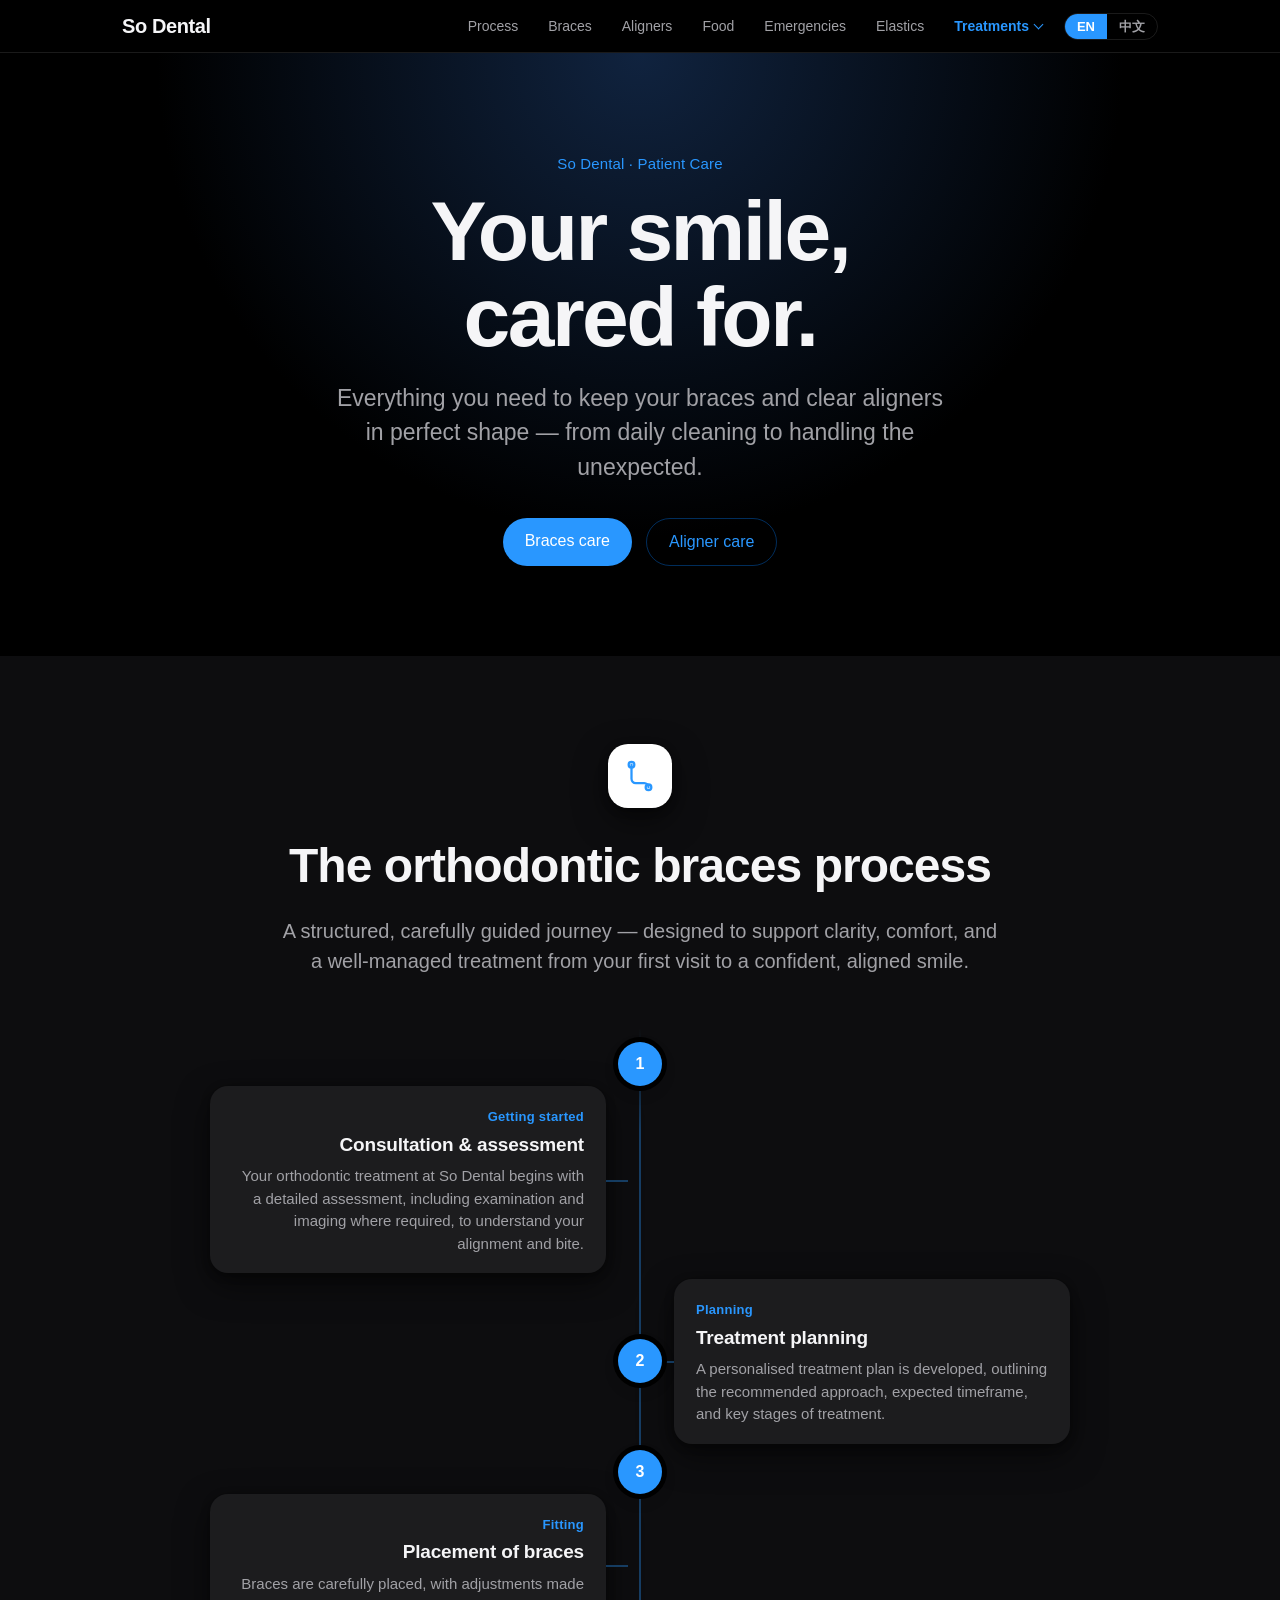
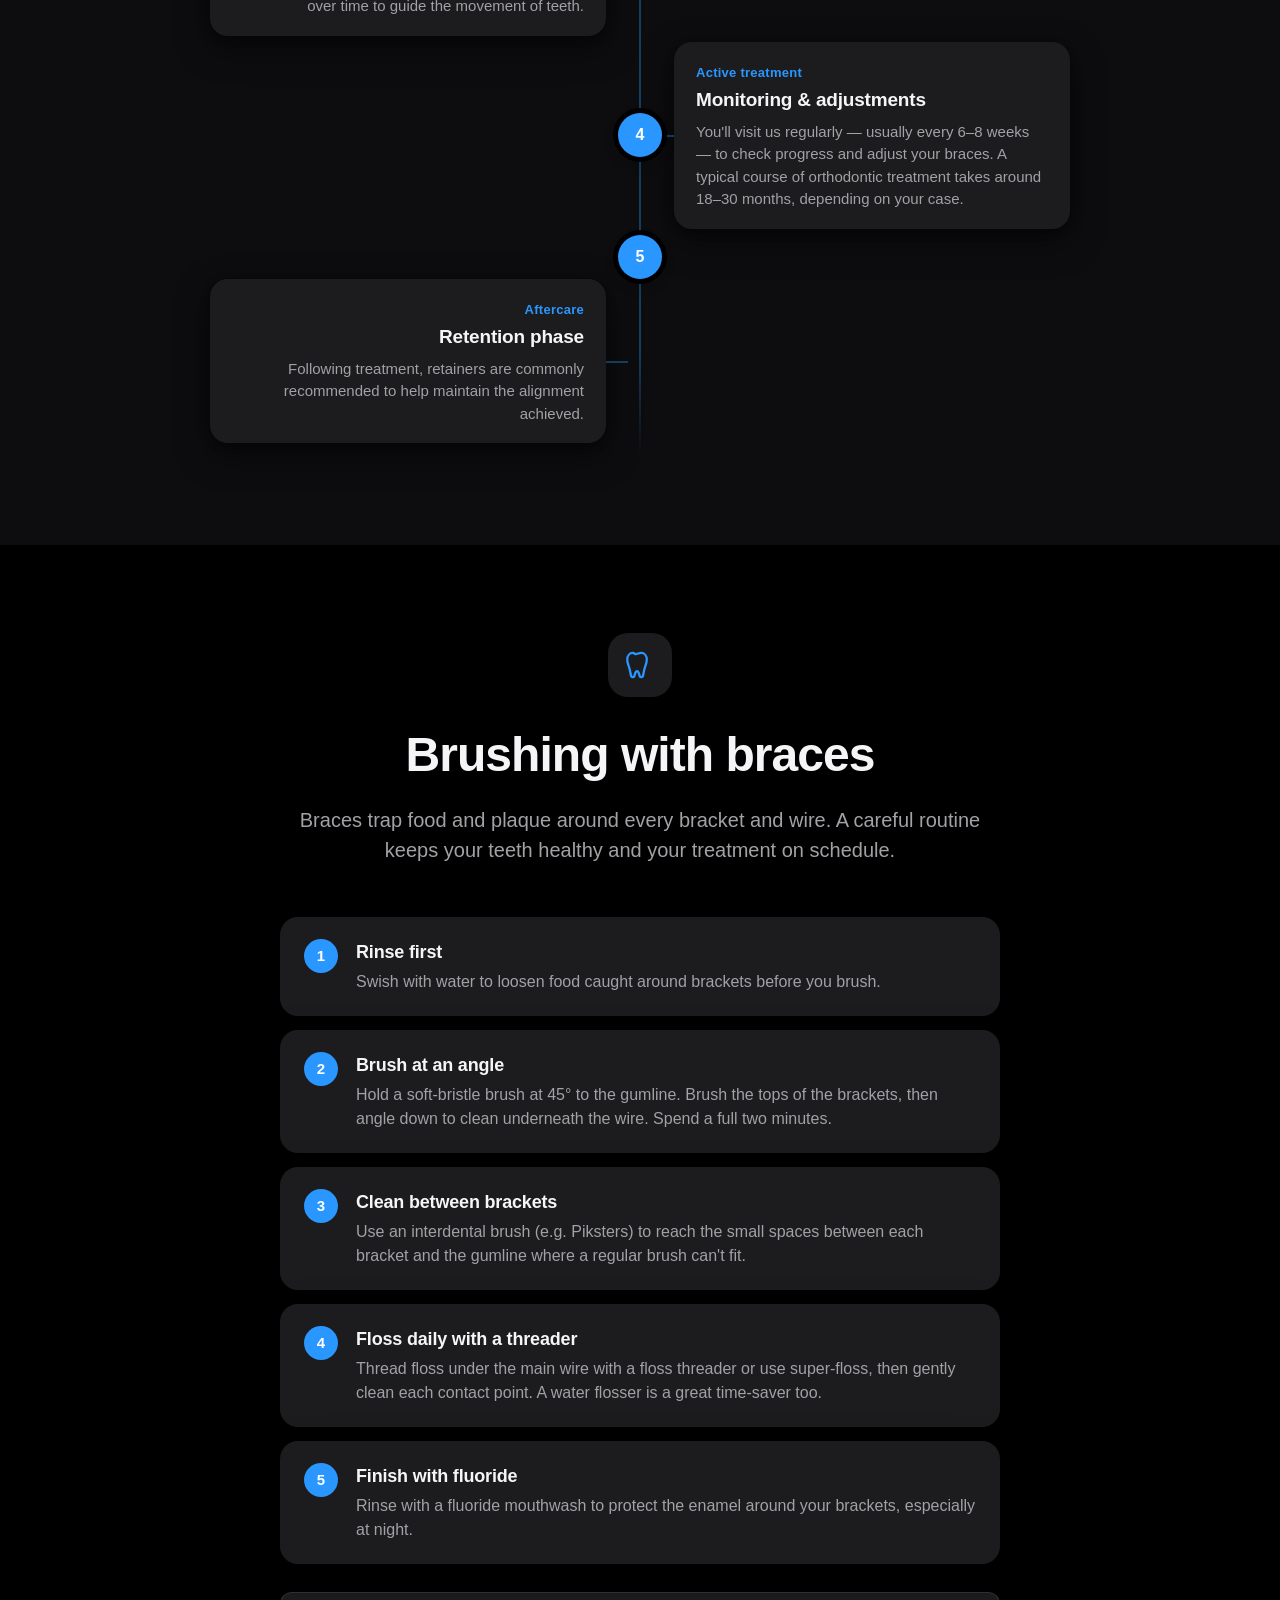
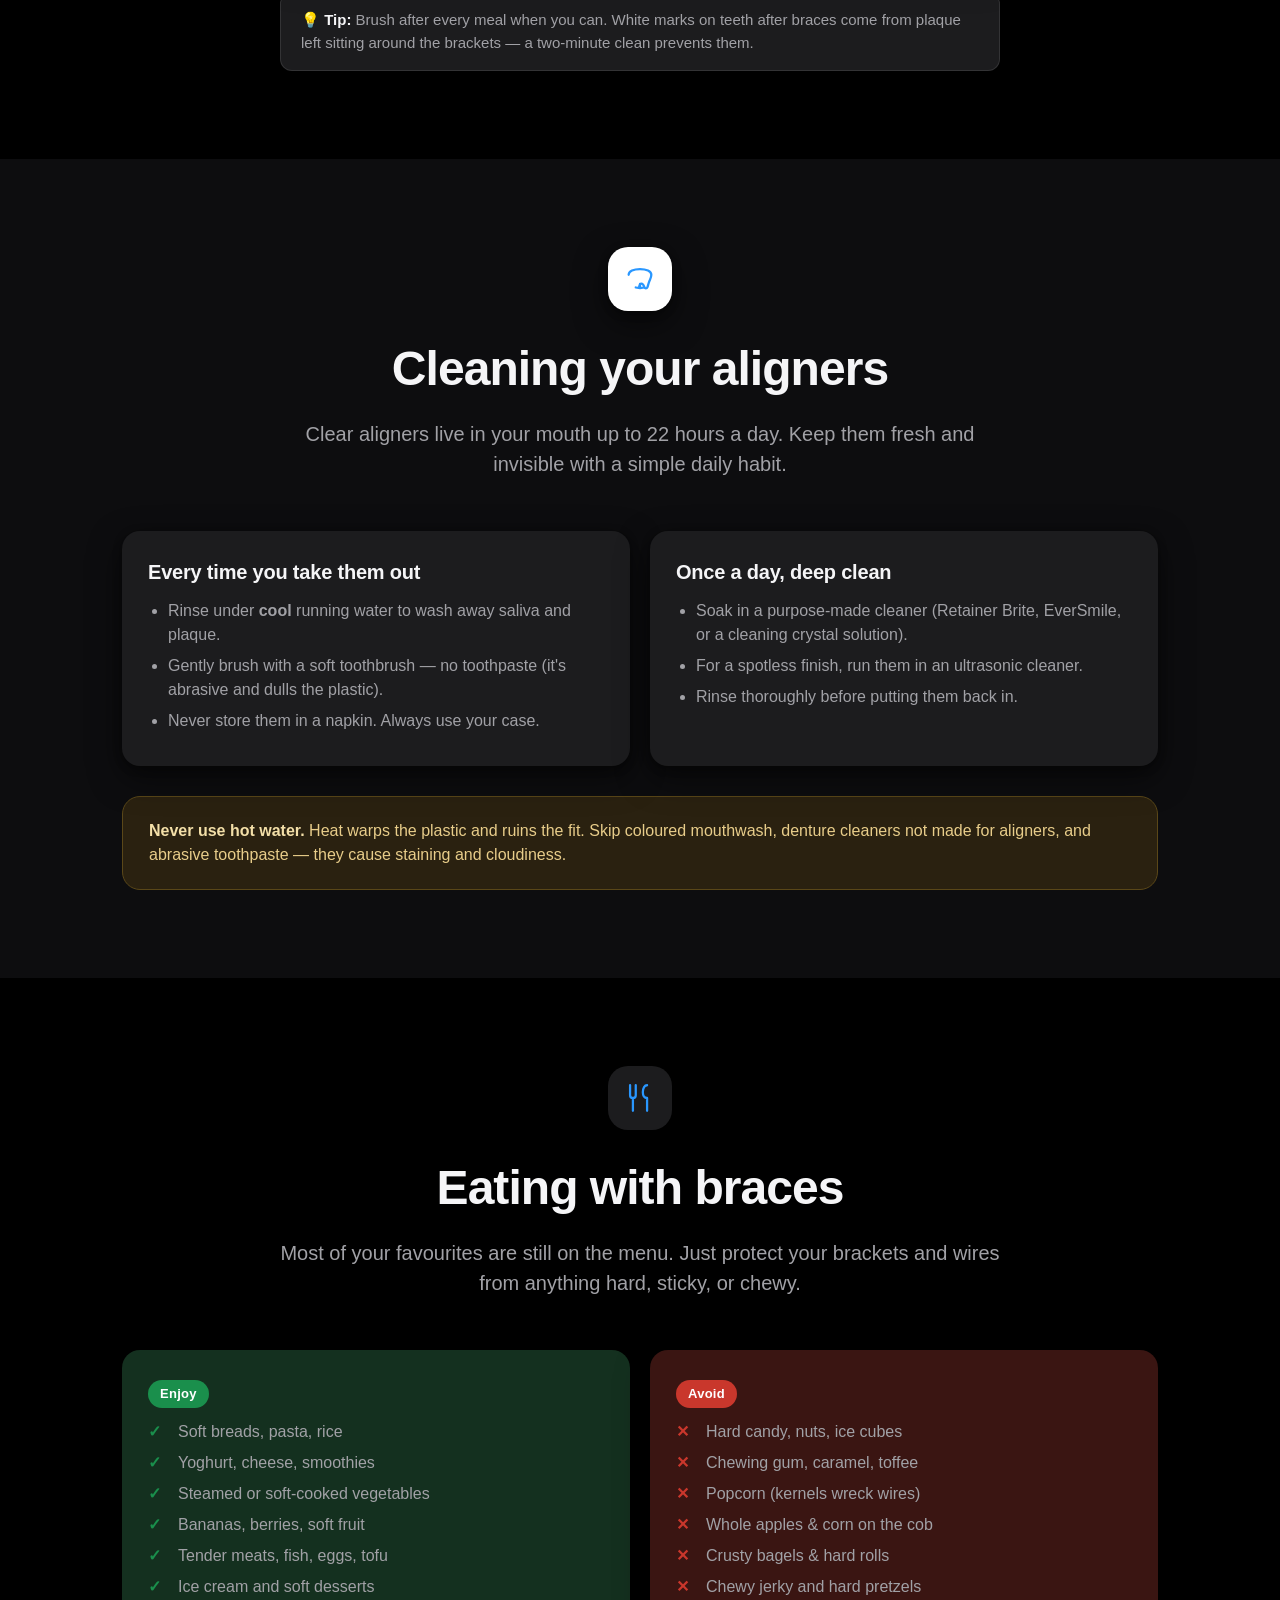
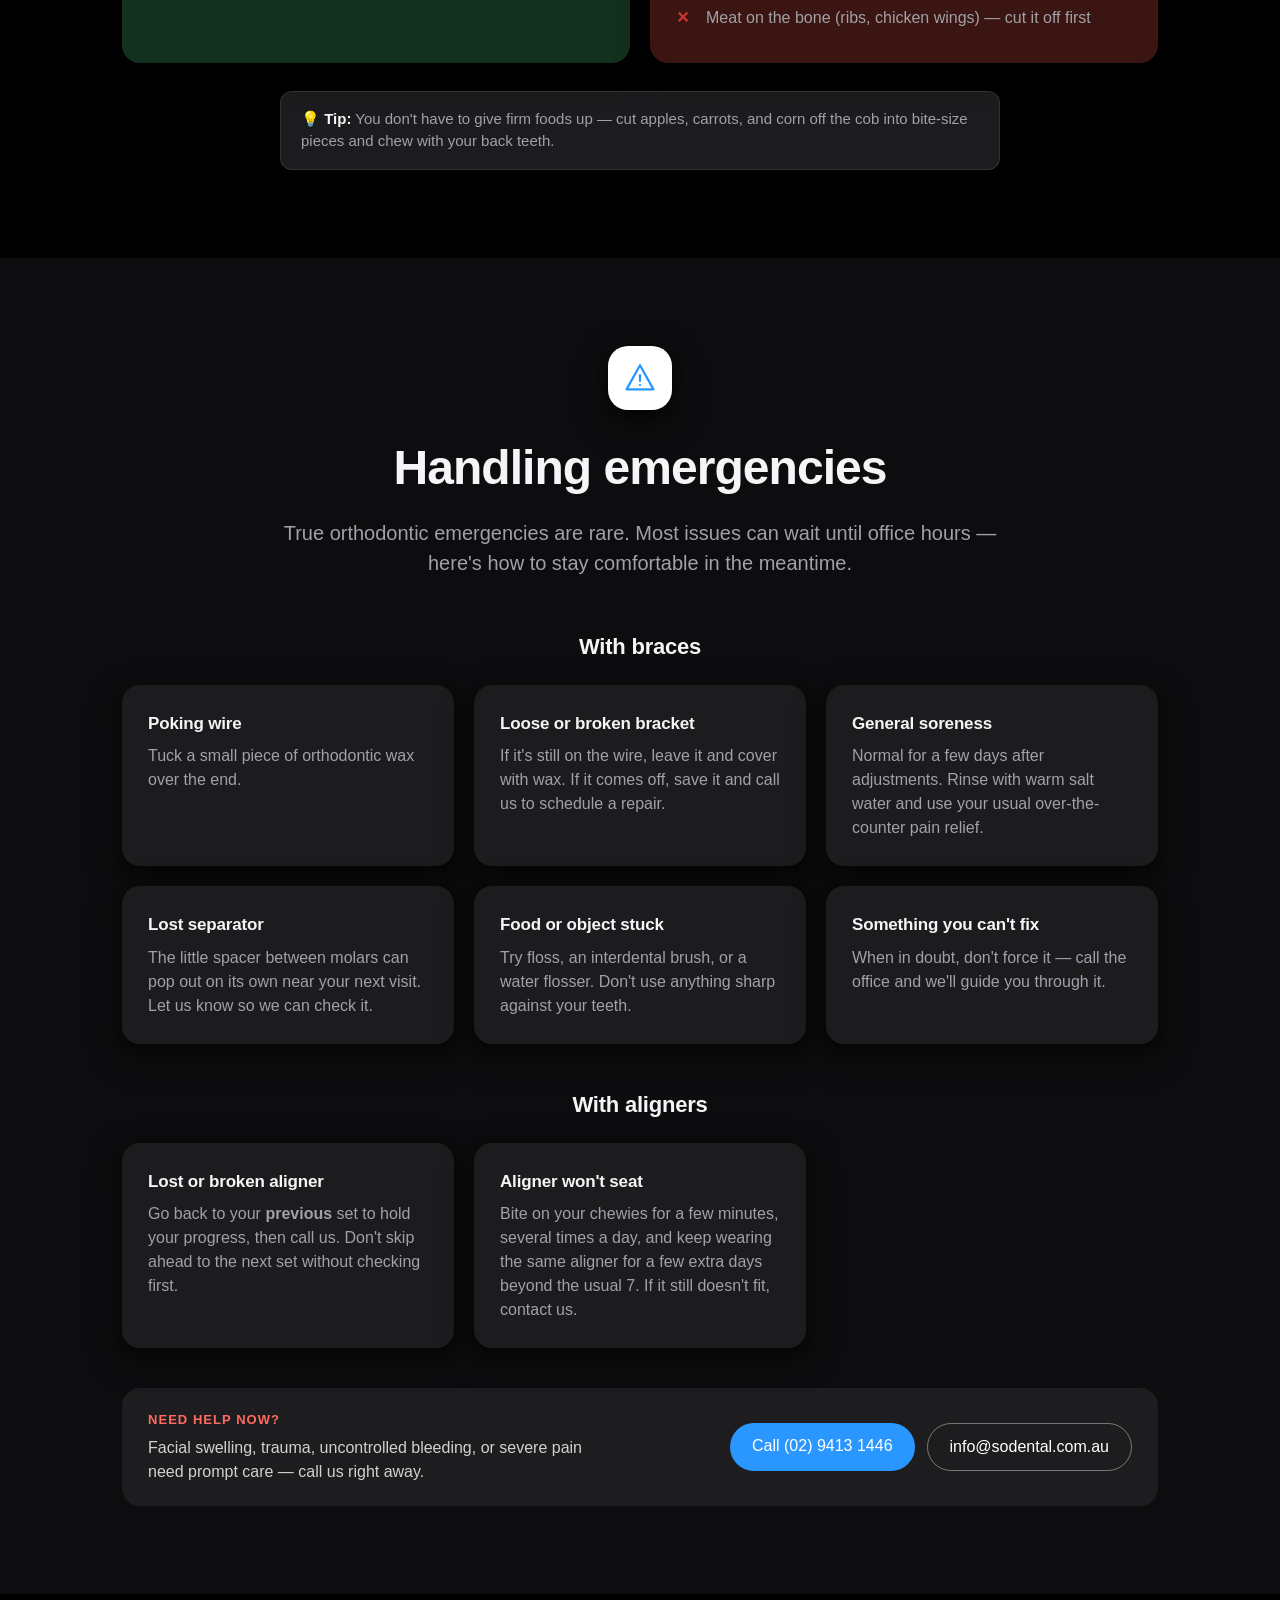
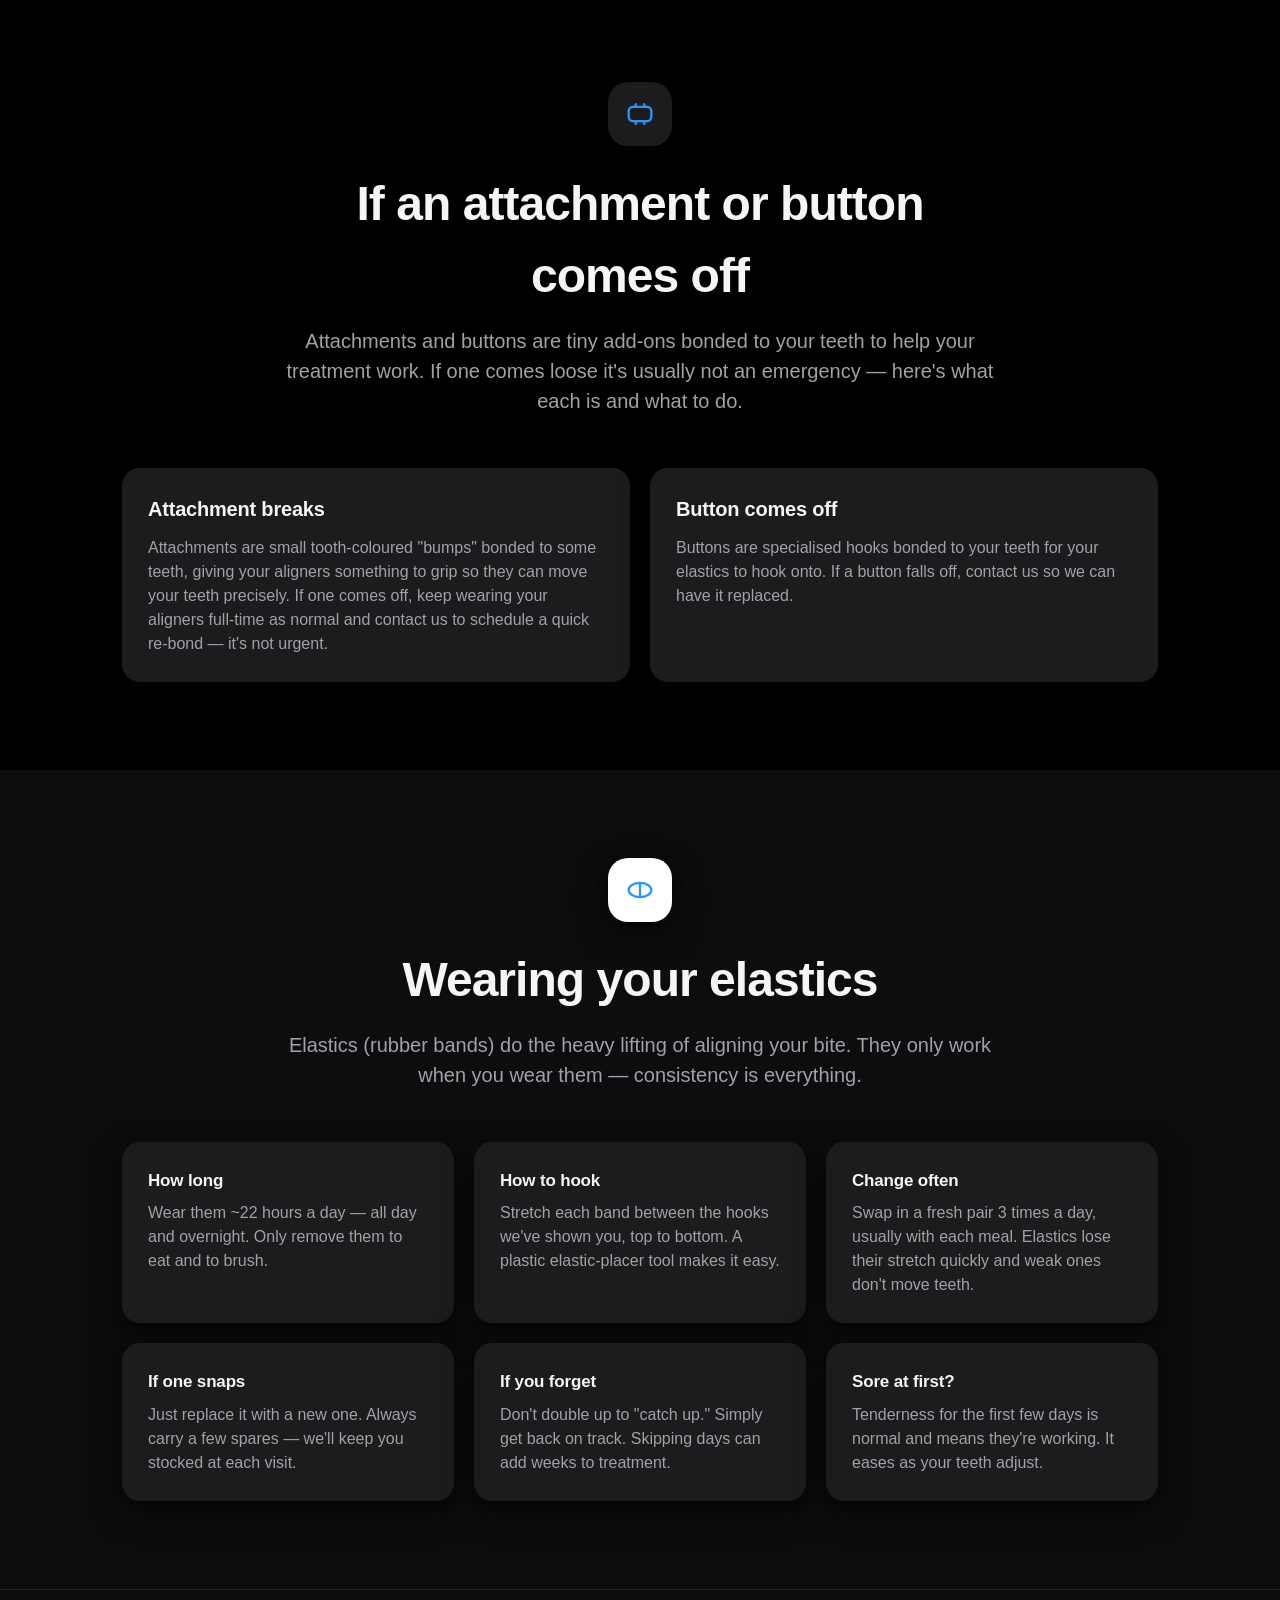
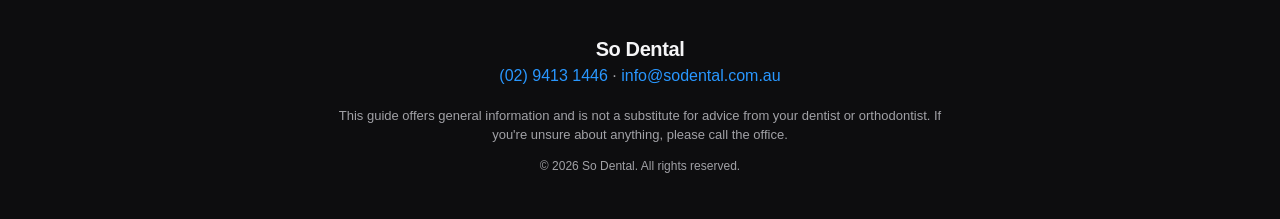
==== commit c247f243: "Delete Recommended Supplies (shop) section + nav link from braces page (EN + zh) Also drop the shop " ====
--- a/index.html
+++ b/index.html
@@ -3,7 +3,7 @@
 <head>
   <meta charset="utf-8" />
   <meta name="viewport" content="width=device-width, initial-scale=1" />
-  <meta name="description" content="So Dental patient care guide — how to care for your braces and clear aligners, what to eat, handling emergencies, wearing elastics, and where to buy recommended supplies." />
+  <meta name="description" content="So Dental patient care guide — how to care for your braces and clear aligners, what to eat, handling emergencies, and wearing elastics." />
   <title>So Dental — Patient Care Guide</title>
   <link rel="stylesheet" href="styles.css?v=2" />
 </head>
@@ -21,7 +21,6 @@
         <a href="#food">Food</a>
         <a href="#emergencies">Emergencies</a>
         <a href="#elastics">Elastics</a>
-        <a href="#shop">Shop</a>
         <details class="tdrop">
           <summary>Treatments</summary>
           <div class="tdrop__menu">
@@ -376,86 +375,6 @@
     </div>
   </section>
 
-  <!-- ===================== SHOP ===================== -->
-  <section class="section" id="shop">
-    <div class="container">
-      <div class="section__head reveal">
-        <div class="badge" aria-hidden="true">
-          <svg viewBox="0 0 24 24" fill="none" stroke="currentColor" stroke-width="1.6" stroke-linecap="round" stroke-linejoin="round"><path d="M4 7h16l-1.2 11a2 2 0 0 1-2 1.8H7.2a2 2 0 0 1-2-1.8L4 7Z"/><path d="M8.5 7a3.5 3.5 0 0 1 7 0"/></svg>
-        </div>
-        <h2>Recommended supplies</h2>
-        <p class="section__lead">The tools we suggest for keeping braces and aligners in great shape. Links open on Amazon in a new tab.</p>
-      </div>
-
-      <div class="grid grid--cards reveal">
-        <article class="product">
-          <div class="product__icon" aria-hidden="true">🦷</div>
-          <h3>Aligner chewies</h3>
-          <p>Soft foam cushions you bite on to seat aligners fully for a snug, tracking fit.</p>
-          <a class="btn btn--primary btn--sm" href="https://www.amazon.com/s?k=aligner+chewies" target="_blank" rel="noopener">Buy on Amazon →</a>
-        </article>
-
-        <article class="product">
-          <div class="product__icon" aria-hidden="true">🔑</div>
-          <h3>Aligner removal tool</h3>
-          <p>A hooked tool that lifts aligners off cleanly — kinder to your nails and your attachments.</p>
-          <a class="btn btn--primary btn--sm" href="https://www.amazon.com/s?k=clear+aligner+removal+tool" target="_blank" rel="noopener">Buy on Amazon →</a>
-        </article>
-
-        <article class="product">
-          <div class="product__icon" aria-hidden="true">🌊</div>
-          <h3>Ultrasonic cleaner</h3>
-          <p>A small tank that deep-cleans aligners and retainers with sound waves in minutes.</p>
-          <a class="btn btn--primary btn--sm" href="https://www.amazon.com/s?k=ultrasonic+cleaner+retainer+aligner" target="_blank" rel="noopener">Buy on Amazon →</a>
-        </article>
-
-        <article class="product">
-          <div class="product__icon" aria-hidden="true">✨</div>
-          <h3>Cleaning tablets</h3>
-          <p>Retainer Brite or similar soak tablets keep aligners clear and odour-free.</p>
-          <a class="btn btn--primary btn--sm" href="https://www.amazon.com/s?k=retainer+brite+cleaning+tablets" target="_blank" rel="noopener">Buy on Amazon →</a>
-        </article>
-
-        <article class="product">
-          <div class="product__icon" aria-hidden="true">🫧</div>
-          <h3>Aligner cleaning foam</h3>
-          <p>EverSmile WhiteFoam and similar foams clean and gently whiten while you wear.</p>
-          <a class="btn btn--primary btn--sm" href="https://www.amazon.com/s?k=eversmile+whitefoam+aligner" target="_blank" rel="noopener">Buy on Amazon →</a>
-        </article>
-
-        <article class="product">
-          <div class="product__icon" aria-hidden="true">🕯️</div>
-          <h3>Orthodontic wax</h3>
-          <p>Covers poking wires or rough brackets to keep your cheeks and lips comfortable.</p>
-          <a class="btn btn--primary btn--sm" href="https://www.amazon.com/s?k=orthodontic+wax" target="_blank" rel="noopener">Buy on Amazon →</a>
-        </article>
-
-        <article class="product">
-          <div class="product__icon" aria-hidden="true">🪥</div>
-          <h3>Interdental brushes</h3>
-          <p>Proxa brushes clean the tight spaces between brackets and along the gumline.</p>
-          <a class="btn btn--primary btn--sm" href="https://www.amazon.com/s?k=interdental+brushes+braces" target="_blank" rel="noopener">Buy on Amazon →</a>
-        </article>
-
-        <article class="product">
-          <div class="product__icon" aria-hidden="true">🧵</div>
-          <h3>Floss threaders</h3>
-          <p>Guide floss under your archwire so you can floss every tooth with braces.</p>
-          <a class="btn btn--primary btn--sm" href="https://www.amazon.com/s?k=floss+threaders+braces" target="_blank" rel="noopener">Buy on Amazon →</a>
-        </article>
-
-        <article class="product">
-          <div class="product__icon" aria-hidden="true">💦</div>
-          <h3>Water flosser</h3>
-          <p>Flushes food and plaque from around brackets — a fast daily upgrade to flossing.</p>
-          <a class="btn btn--primary btn--sm" href="https://www.amazon.com/s?k=water+flosser" target="_blank" rel="noopener">Buy on Amazon →</a>
-        </article>
-      </div>
-
-      <p class="disclaimer reveal">These are general suggestions of widely available products — not endorsements of any specific brand or seller. As an Amazon Associate the practice may earn from qualifying purchases. Always follow your orthodontist's specific instructions.</p>
-    </div>
-  </section>
-
   <!-- ===================== FOOTER ===================== -->
   <footer class="footer">
     <div class="container footer__inner">
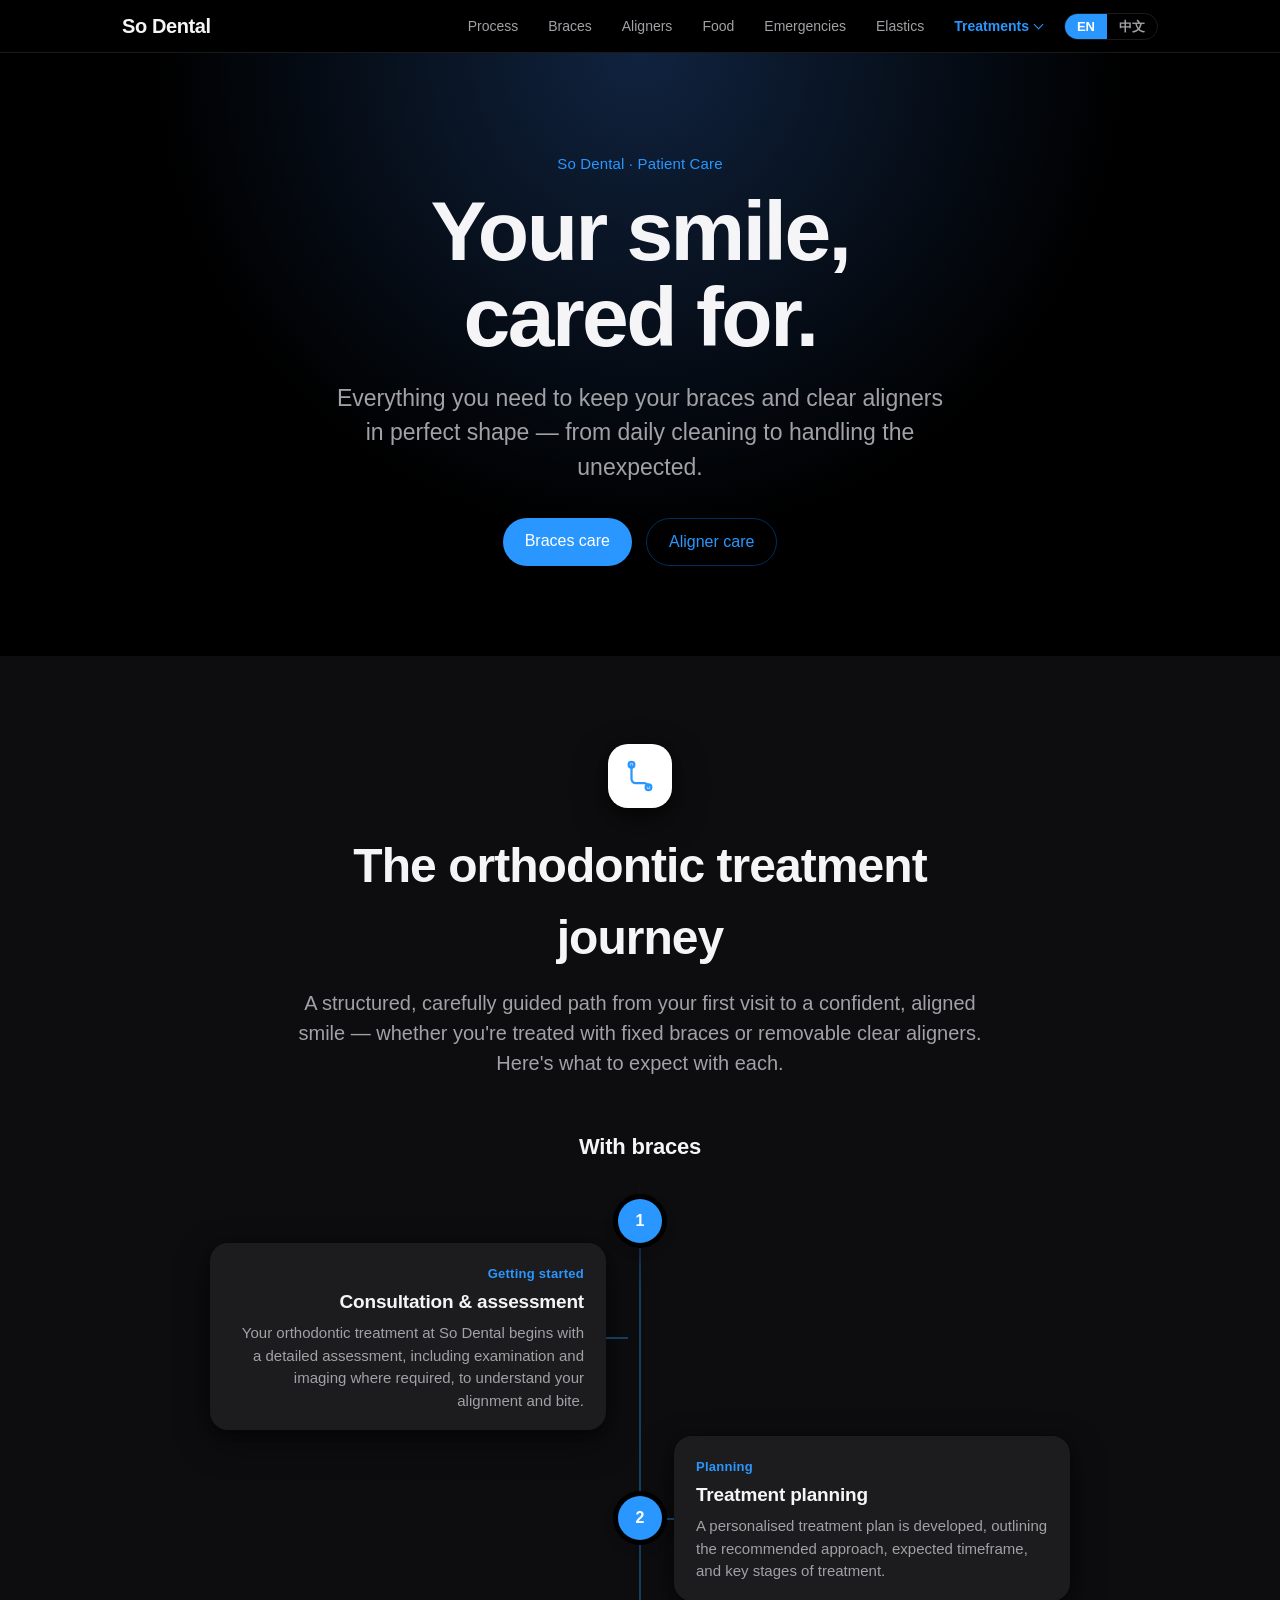
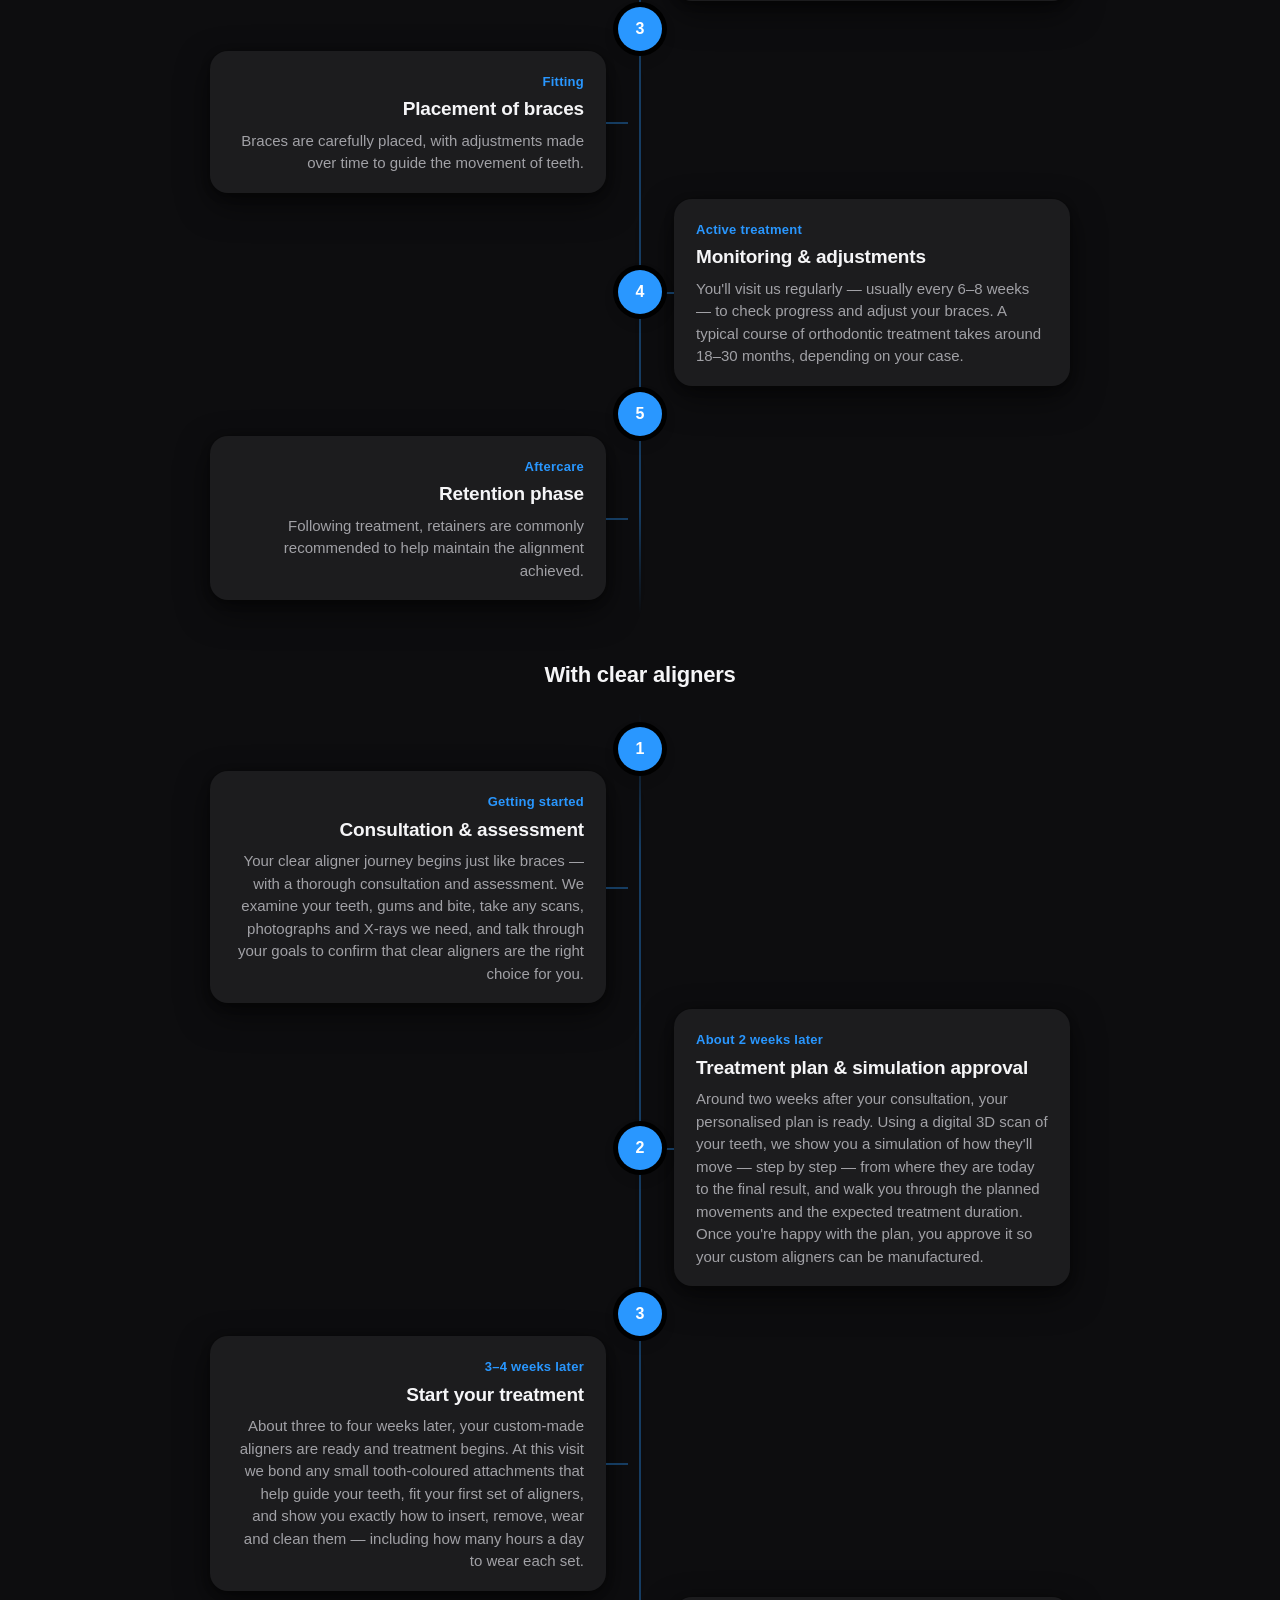
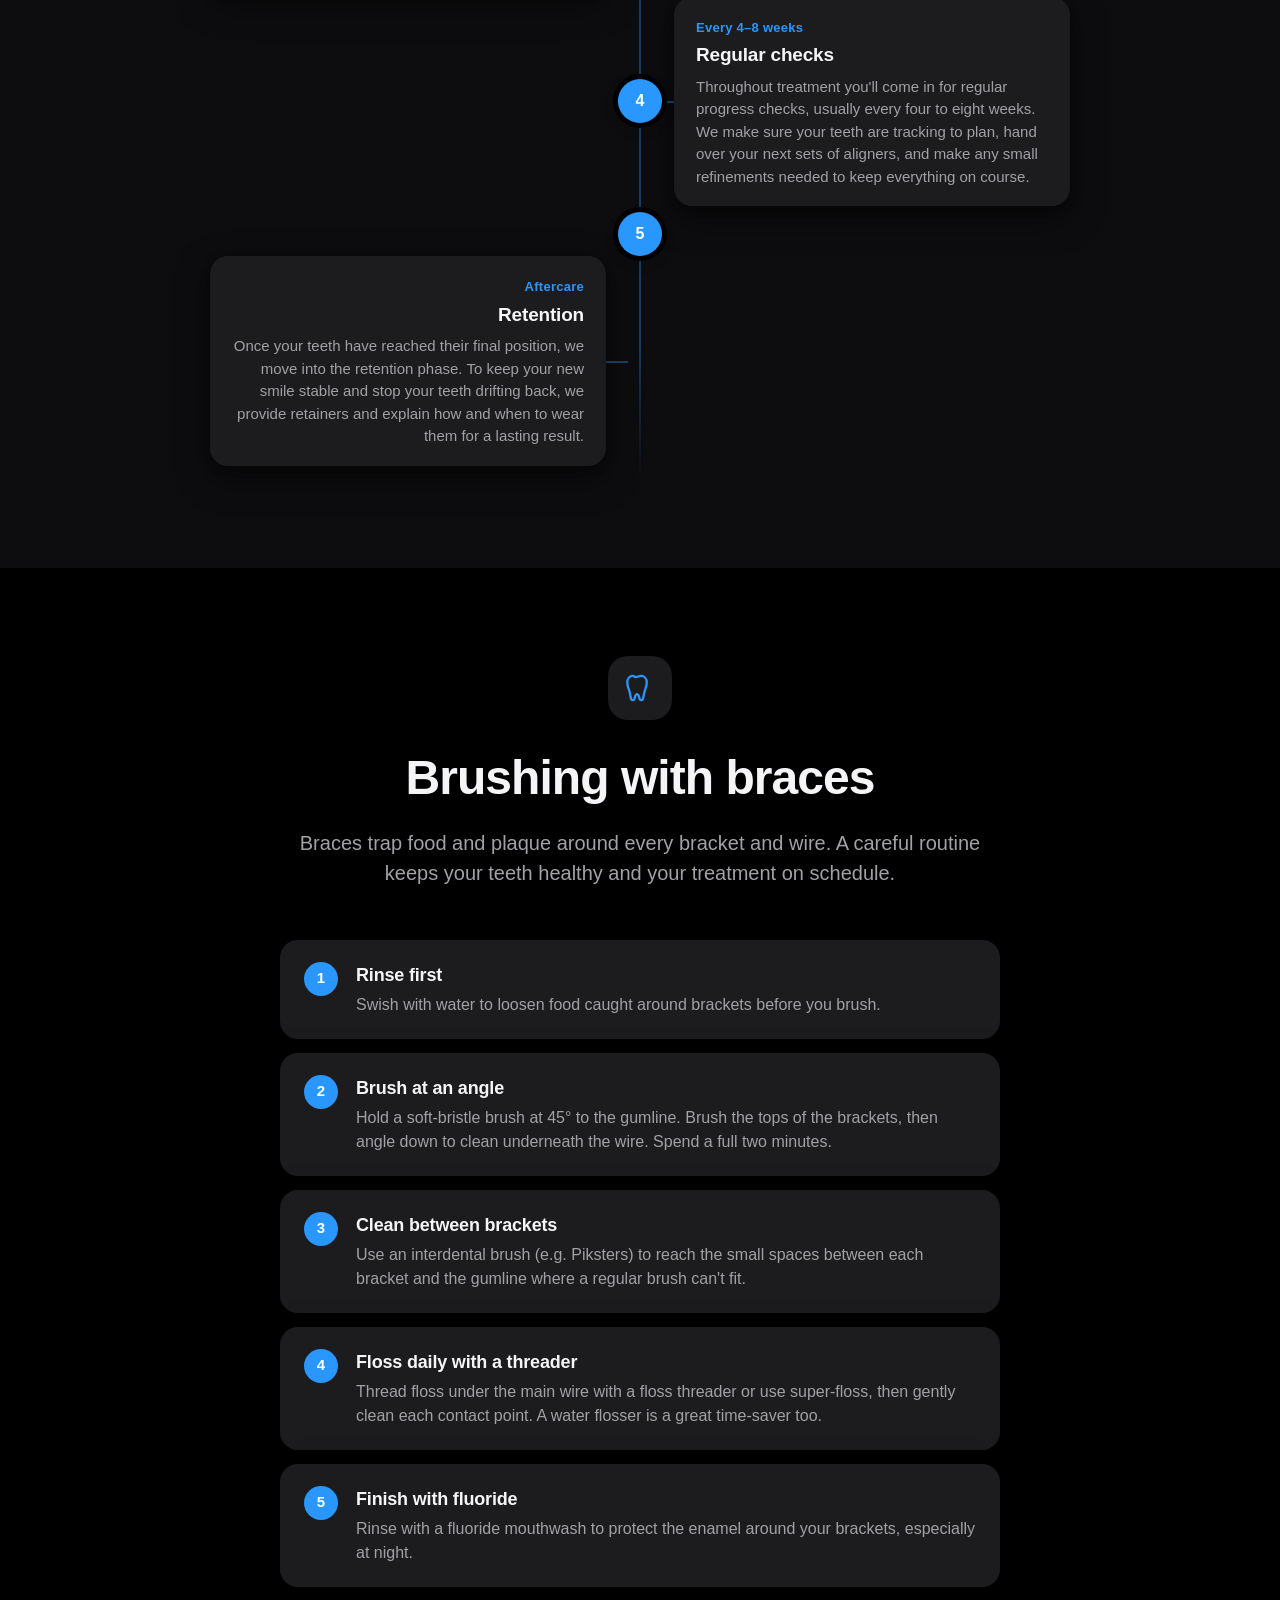
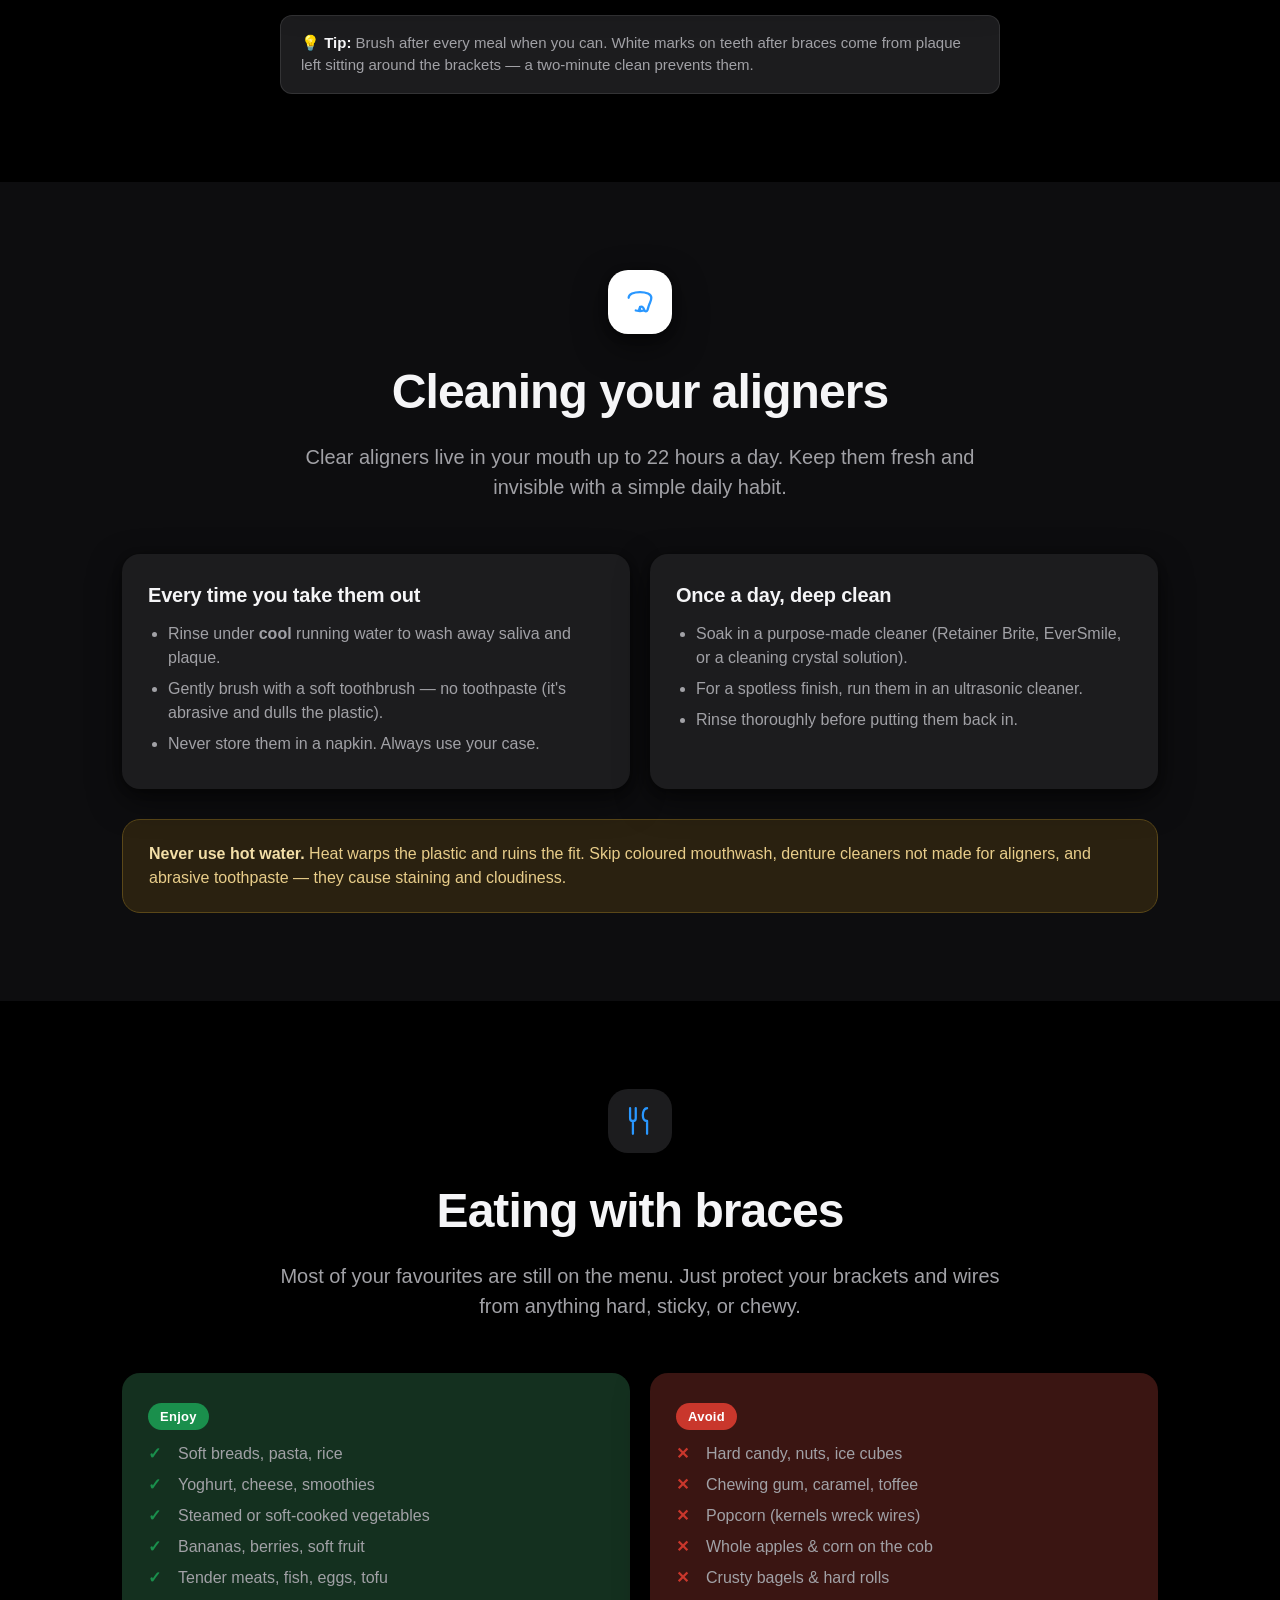
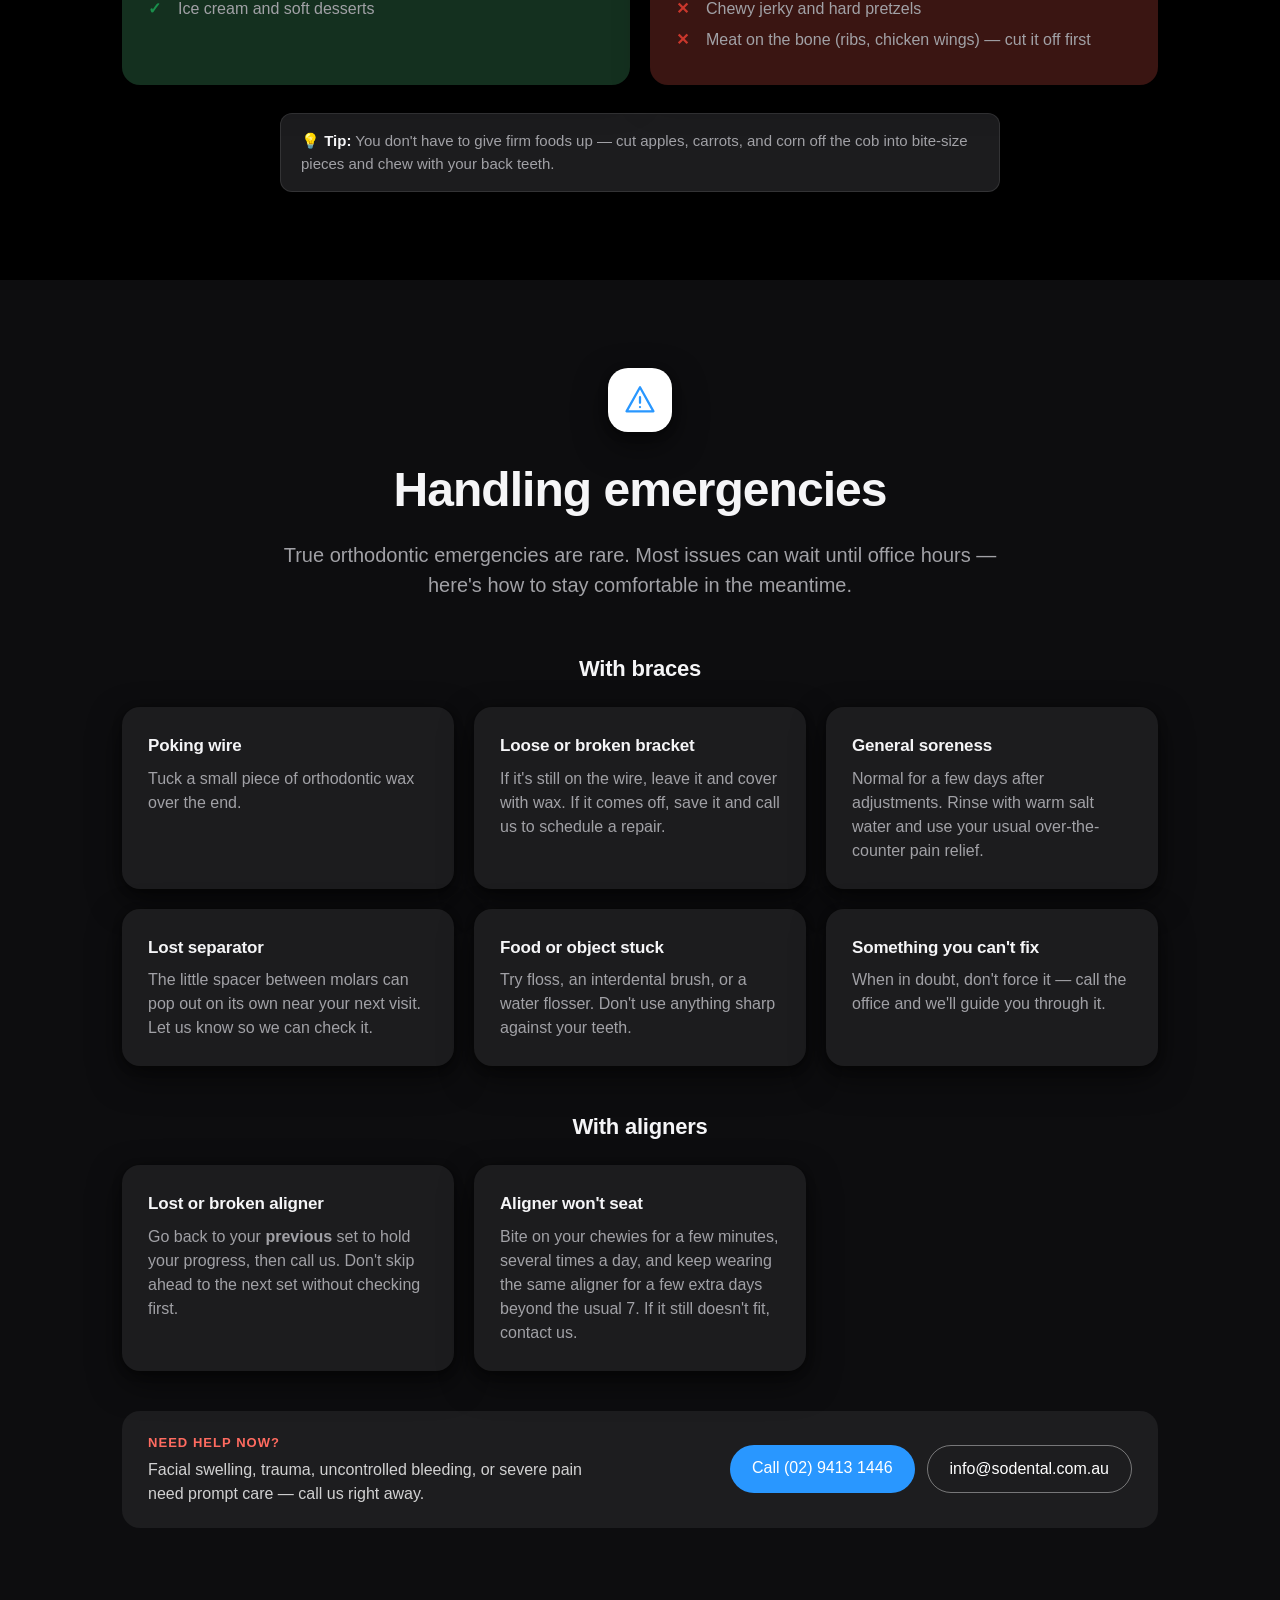
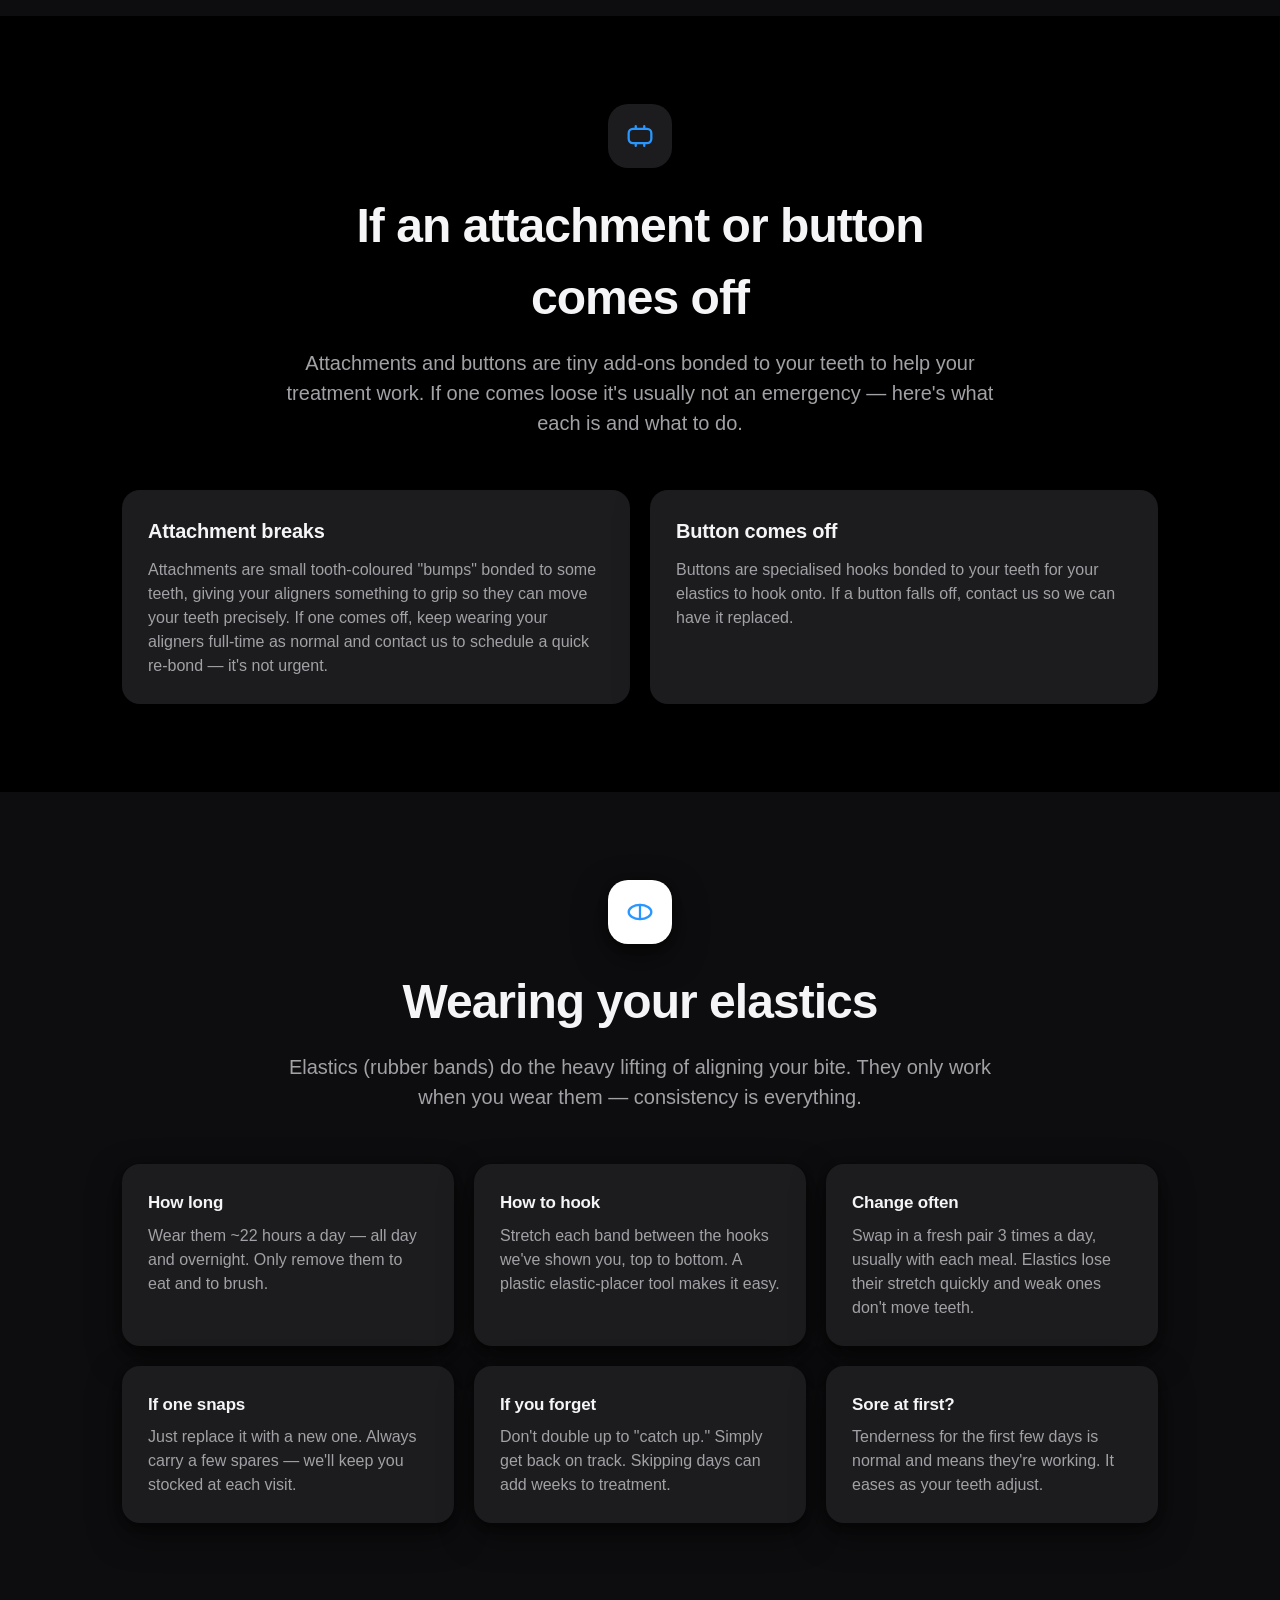
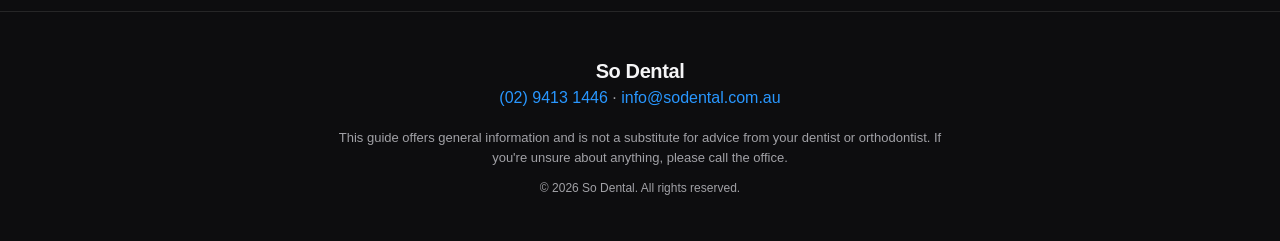
==== commit 7de9d140: "Add clear-aligner journey timeline alongside braces process (EN + zh) Restructure the process sectio" ====
--- a/index.html
+++ b/index.html
@@ -65,10 +65,11 @@
           <!-- route / journey icon -->
           <svg viewBox="0 0 24 24" fill="none" stroke="currentColor" stroke-width="1.6" stroke-linecap="round" stroke-linejoin="round"><path d="M6 4v10a3 3 0 0 0 3 3h6a3 3 0 0 1 3 3"/><circle cx="6" cy="4" r="2"/><circle cx="18" cy="20" r="2"/></svg>
         </div>
-        <h2>The orthodontic braces process</h2>
-        <p class="section__lead">A structured, carefully guided journey — designed to support clarity, comfort, and a well-managed treatment from your first visit to a confident, aligned smile.</p>
-      </div>
-
+        <h2>The orthodontic treatment journey</h2>
+        <p class="section__lead">A structured, carefully guided path from your first visit to a confident, aligned smile — whether you're treated with fixed braces or removable clear aligners. Here's what to expect with each.</p>
+      </div>
+
+      <h3 class="subhead reveal">With braces</h3>
       <ol class="timeline">
         <li class="timeline__item reveal">
           <div class="timeline__marker">1</div>
@@ -108,6 +109,50 @@
             <span class="timeline__when">Aftercare</span>
             <h3>Retention phase</h3>
             <p>Following treatment, retainers are commonly recommended to help maintain the alignment achieved.</p>
+          </div>
+        </li>
+      </ol>
+
+      <h3 class="subhead reveal">With clear aligners</h3>
+      <ol class="timeline">
+        <li class="timeline__item reveal">
+          <div class="timeline__marker">1</div>
+          <div class="timeline__card">
+            <span class="timeline__when">Getting started</span>
+            <h3>Consultation &amp; assessment</h3>
+            <p>Your clear aligner journey begins just like braces — with a thorough consultation and assessment. We examine your teeth, gums and bite, take any scans, photographs and X-rays we need, and talk through your goals to confirm that clear aligners are the right choice for you.</p>
+          </div>
+        </li>
+        <li class="timeline__item reveal">
+          <div class="timeline__marker">2</div>
+          <div class="timeline__card">
+            <span class="timeline__when">About 2 weeks later</span>
+            <h3>Treatment plan &amp; simulation approval</h3>
+            <p>Around two weeks after your consultation, your personalised plan is ready. Using a digital 3D scan of your teeth, we show you a simulation of how they'll move — step by step — from where they are today to the final result, and walk you through the planned movements and the expected treatment duration. Once you're happy with the plan, you approve it so your custom aligners can be manufactured.</p>
+          </div>
+        </li>
+        <li class="timeline__item reveal">
+          <div class="timeline__marker">3</div>
+          <div class="timeline__card">
+            <span class="timeline__when">3–4 weeks later</span>
+            <h3>Start your treatment</h3>
+            <p>About three to four weeks later, your custom-made aligners are ready and treatment begins. At this visit we bond any small tooth-coloured attachments that help guide your teeth, fit your first set of aligners, and show you exactly how to insert, remove, wear and clean them — including how many hours a day to wear each set.</p>
+          </div>
+        </li>
+        <li class="timeline__item reveal">
+          <div class="timeline__marker">4</div>
+          <div class="timeline__card">
+            <span class="timeline__when">Every 4–8 weeks</span>
+            <h3>Regular checks</h3>
+            <p>Throughout treatment you'll come in for regular progress checks, usually every four to eight weeks. We make sure your teeth are tracking to plan, hand over your next sets of aligners, and make any small refinements needed to keep everything on course.</p>
+          </div>
+        </li>
+        <li class="timeline__item reveal">
+          <div class="timeline__marker">5</div>
+          <div class="timeline__card">
+            <span class="timeline__when">Aftercare</span>
+            <h3>Retention</h3>
+            <p>Once your teeth have reached their final position, we move into the retention phase. To keep your new smile stable and stop your teeth drifting back, we provide retainers and explain how and when to wear them for a lasting result.</p>
           </div>
         </li>
       </ol>
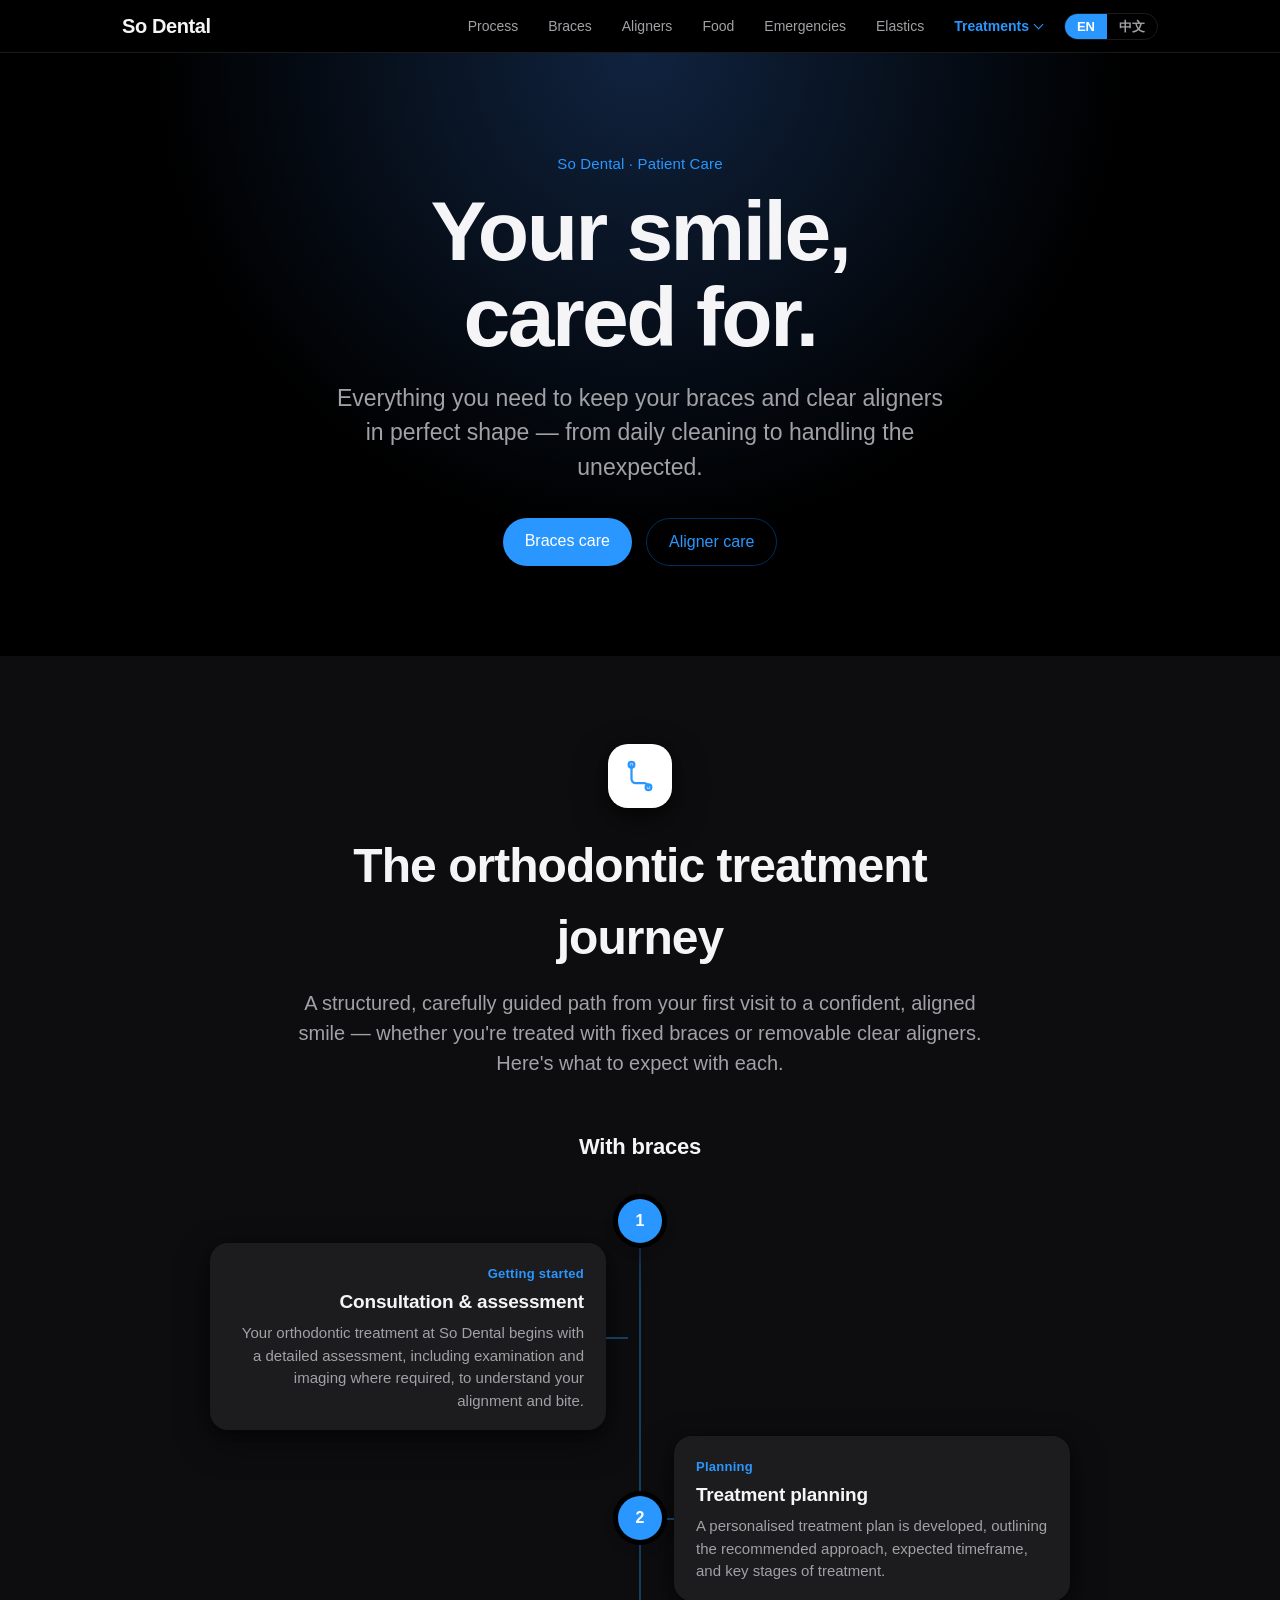
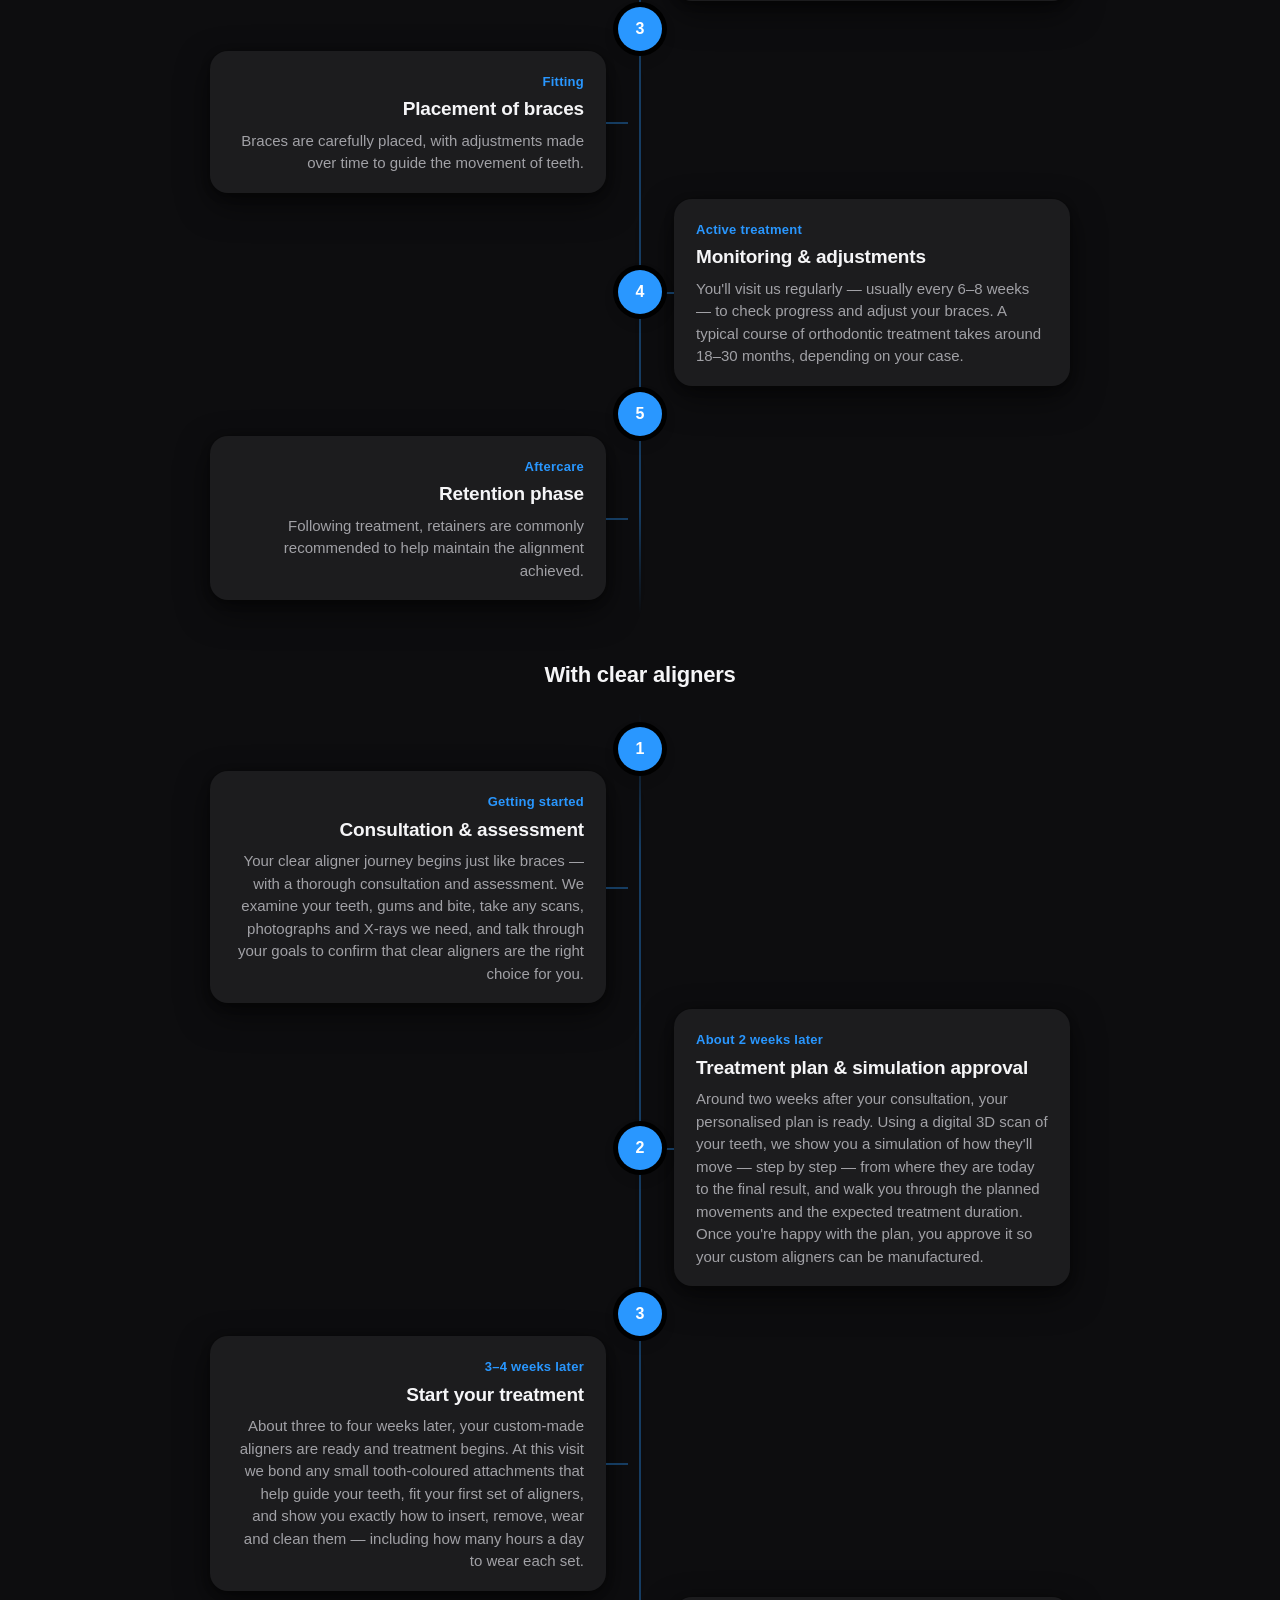
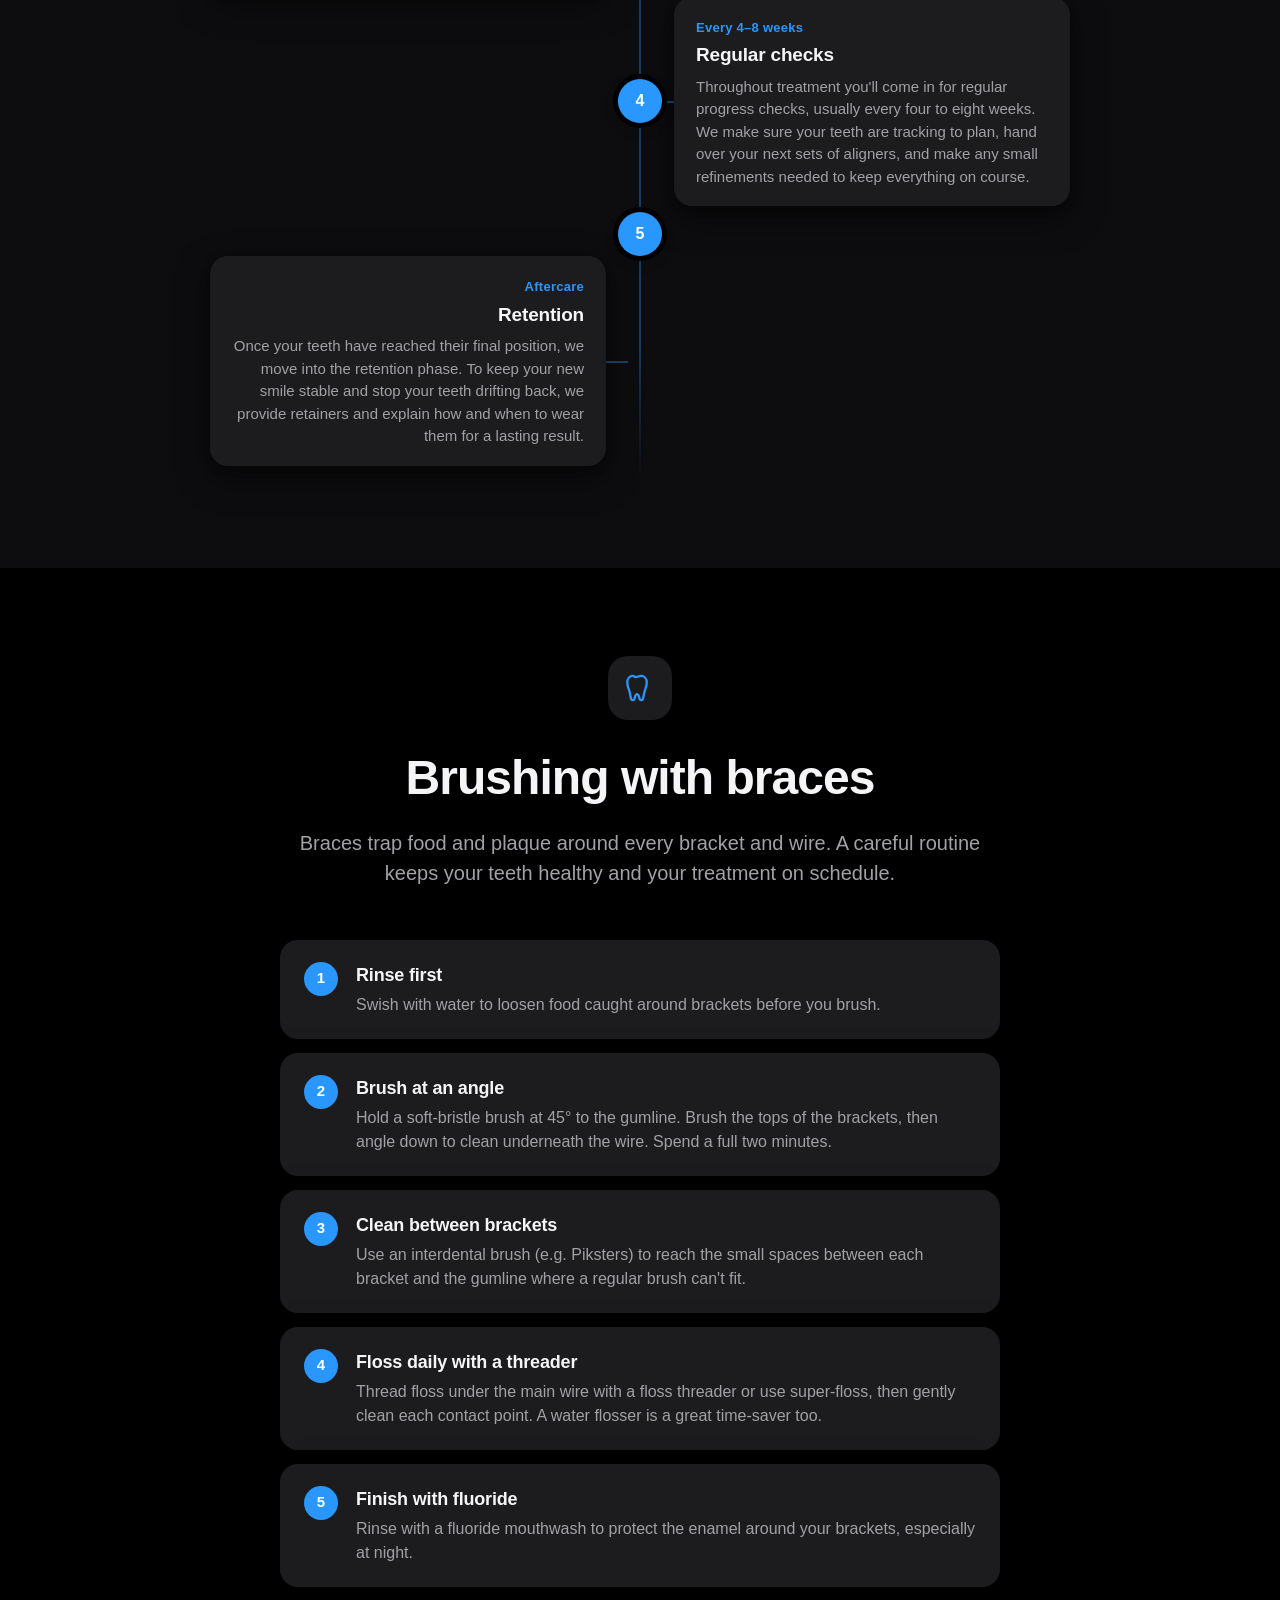
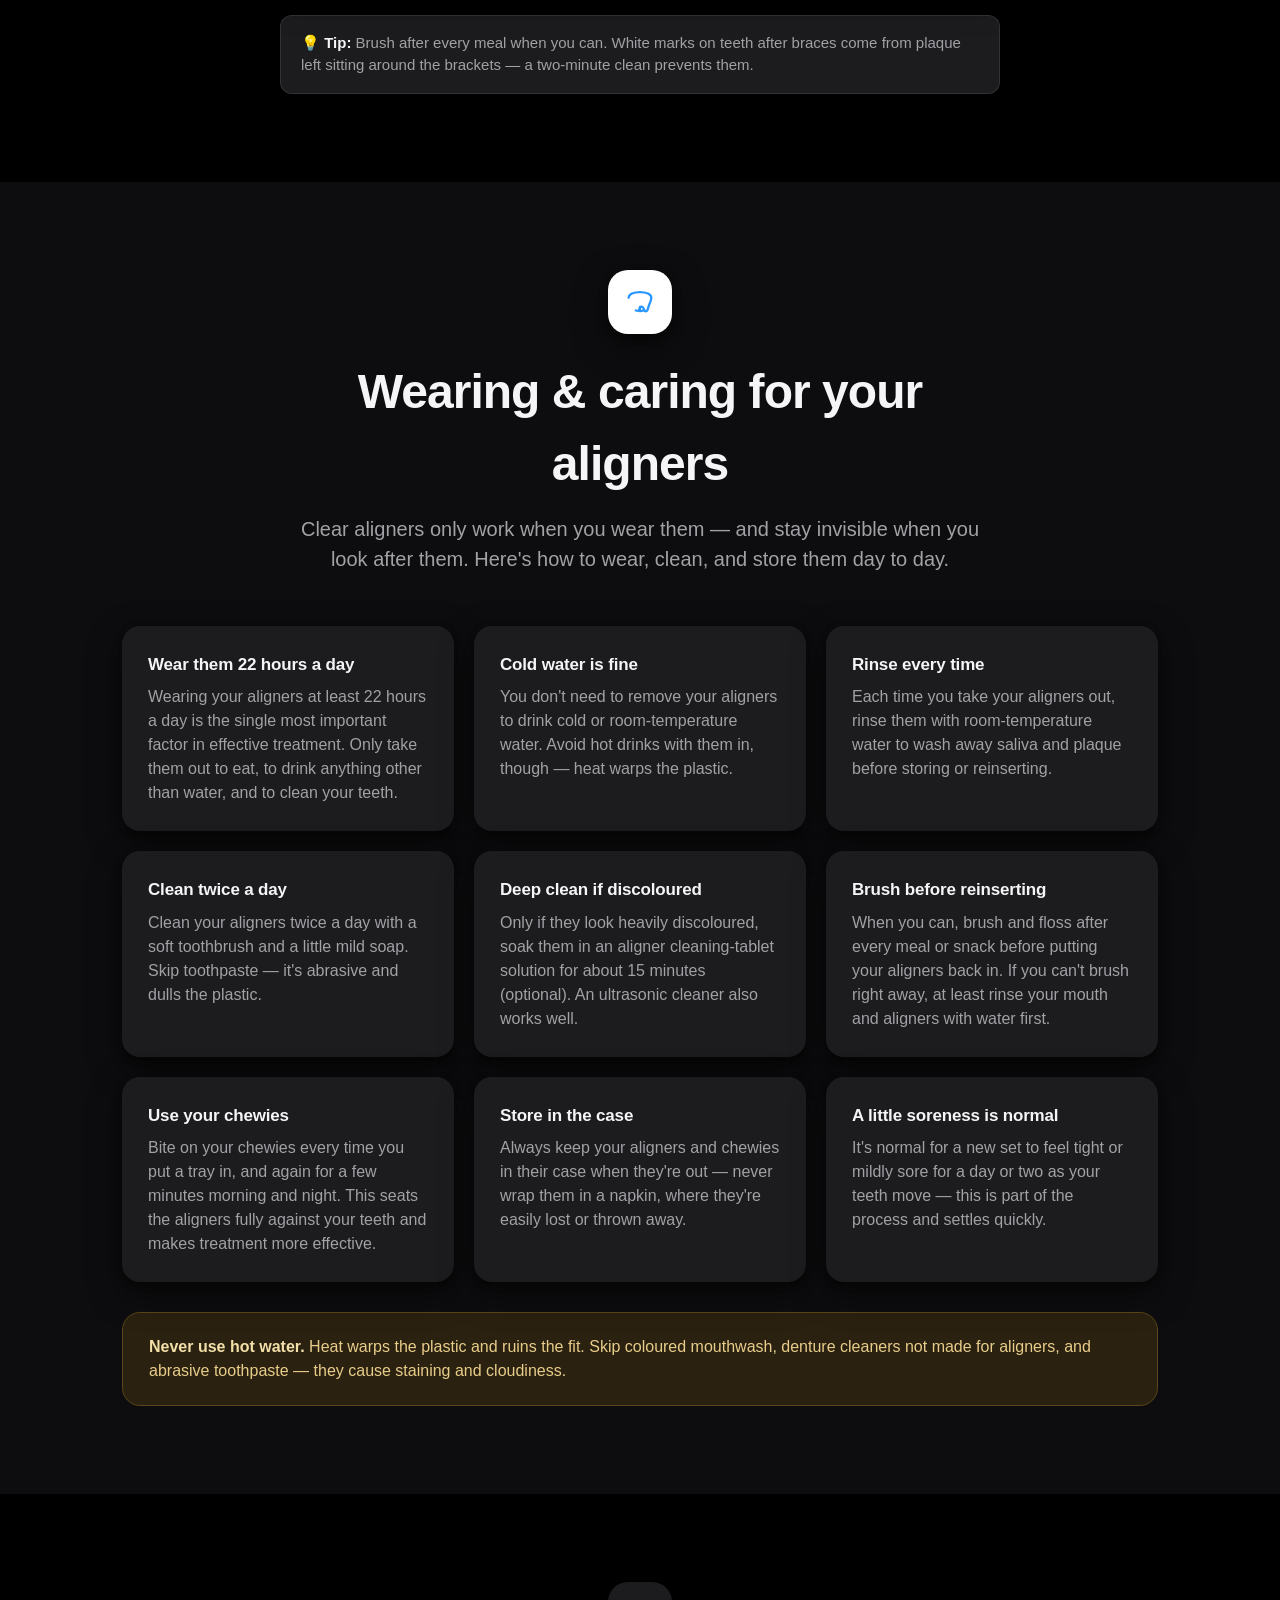
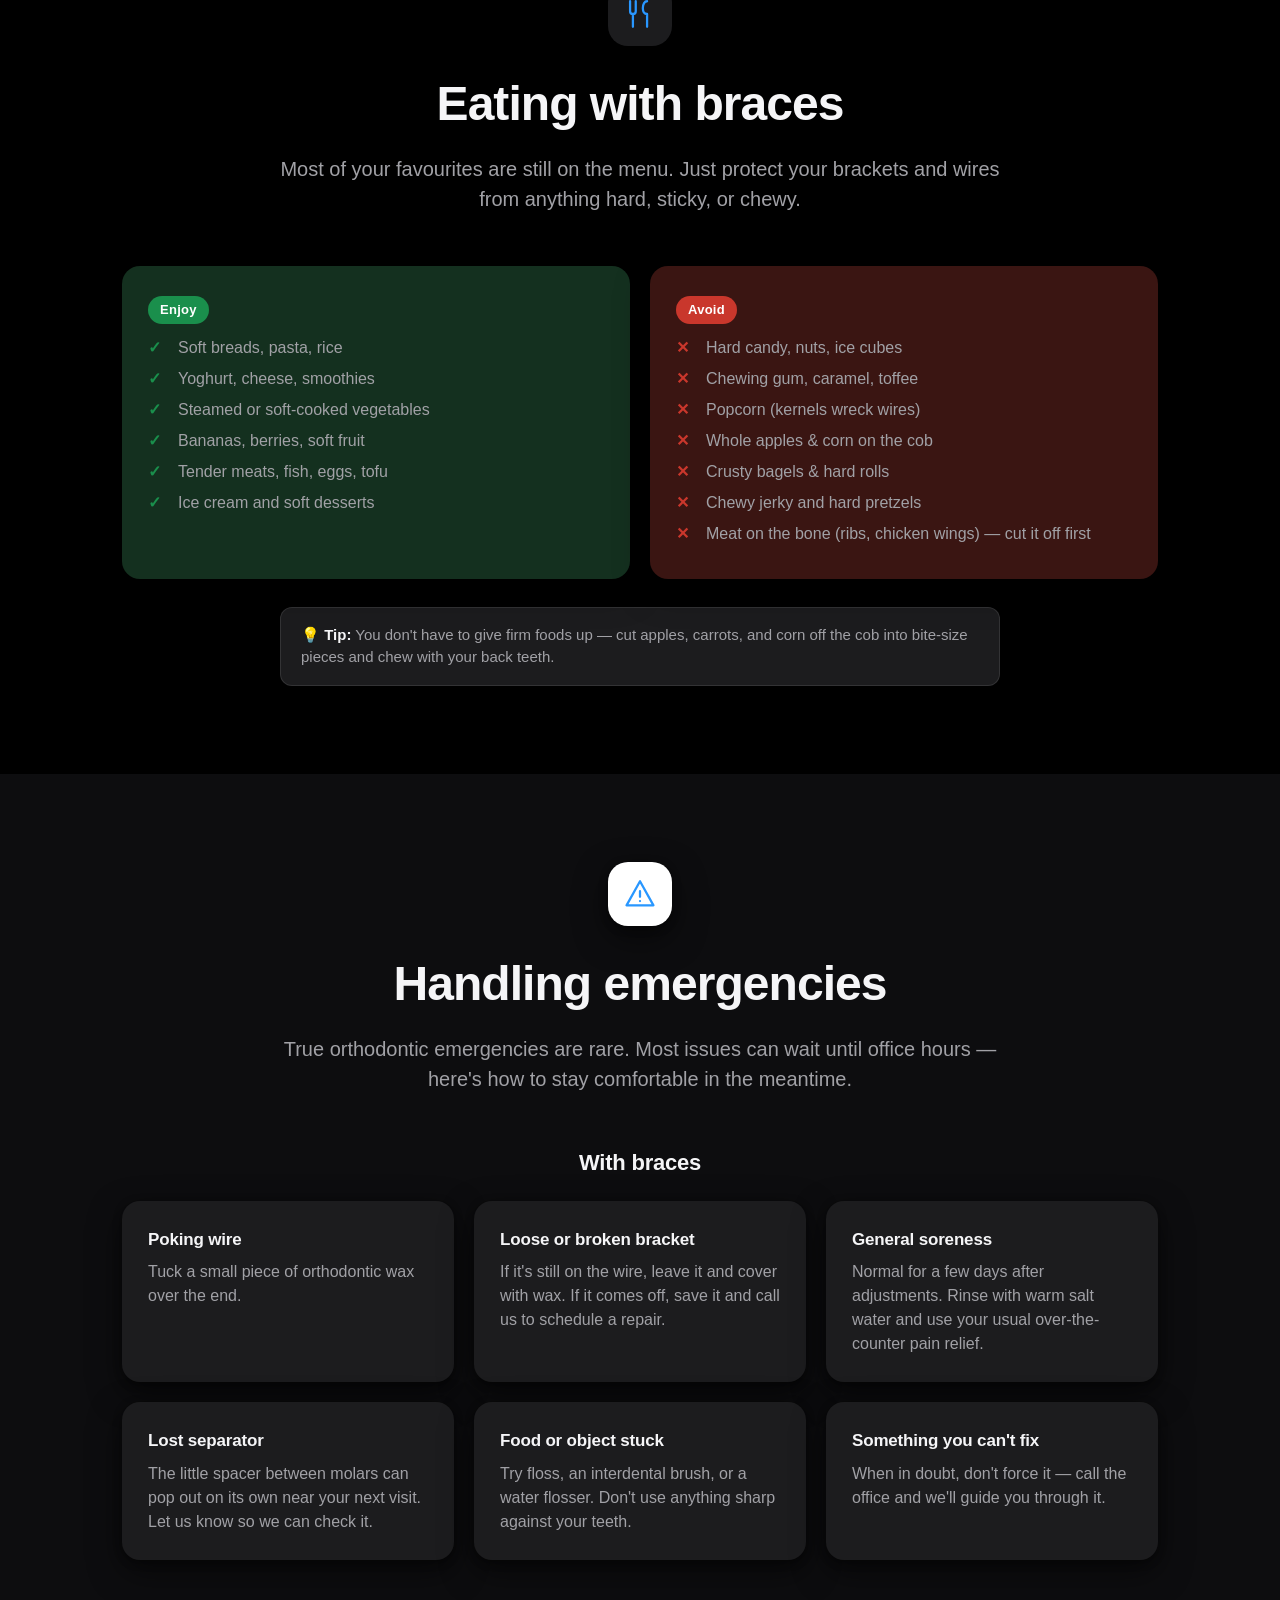
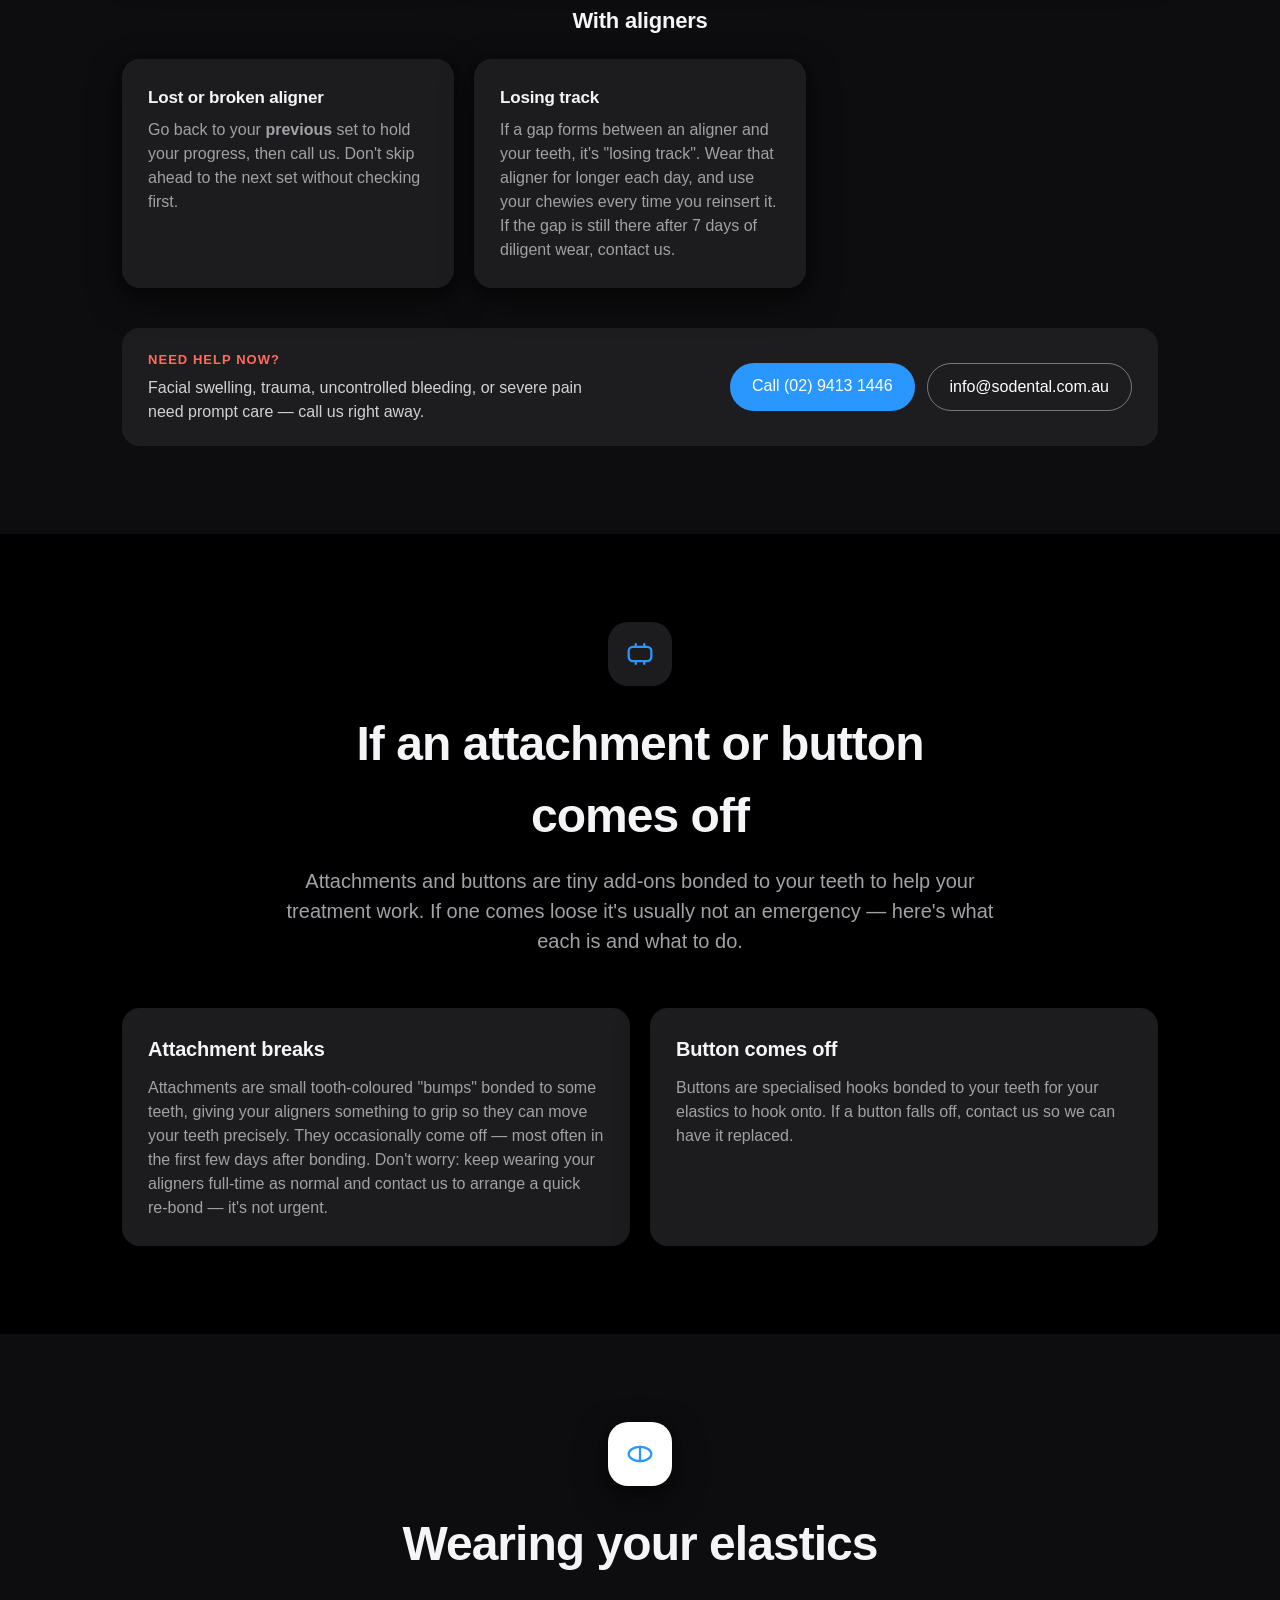
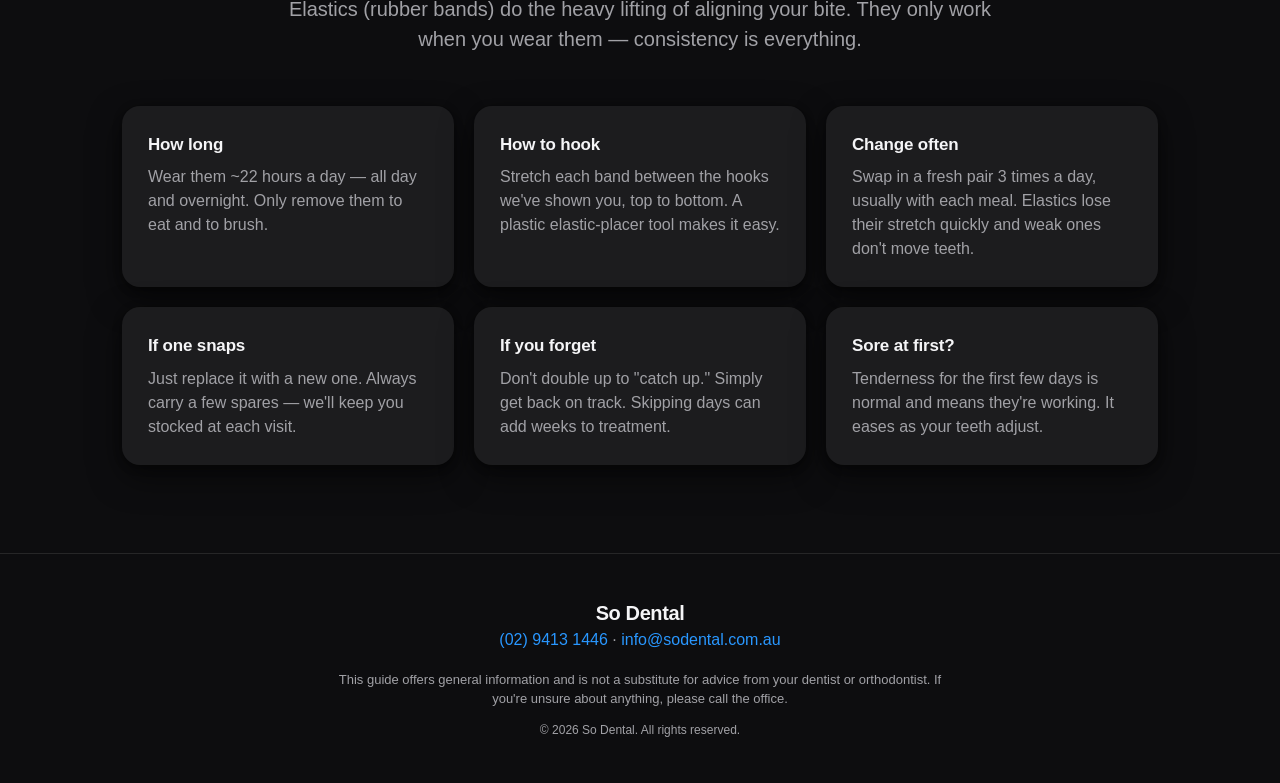
==== commit 41f9e15b: "Expand aligner care from clinic first-appointment doc (EN + zh) Add missing points from the SO Denta" ====
--- a/index.html
+++ b/index.html
@@ -221,26 +221,46 @@
           <!-- aligner / sparkle icon -->
           <svg viewBox="0 0 24 24" fill="none" stroke="currentColor" stroke-width="1.6" stroke-linecap="round" stroke-linejoin="round"><path d="M4 9c0-2.5 3.6-4 8-4s8 1.5 8 4c0 1.8-.7 3-1.4 4.6-.6 1.5-.9 3-1.4 4.3-.4 1-1.7 1-2.1 0-.5-1.2-.8-2.6-2-2.6-.9 0-1.4.9-1.7 2.2"/><path d="M12 15.5v3M9 18l3 .5 3-.5"/></svg>
         </div>
-        <h2>Cleaning your aligners</h2>
-        <p class="section__lead">Clear aligners live in your mouth up to 22 hours a day. Keep them fresh and invisible with a simple daily habit.</p>
-      </div>
-
-      <div class="grid grid--2 reveal">
-        <div class="card">
-          <h3>Every time you take them out</h3>
-          <ul class="list">
-            <li>Rinse under <strong>cool</strong> running water to wash away saliva and plaque.</li>
-            <li>Gently brush with a soft toothbrush — no toothpaste (it's abrasive and dulls the plastic).</li>
-            <li>Never store them in a napkin. Always use your case.</li>
-          </ul>
-        </div>
-        <div class="card">
-          <h3>Once a day, deep clean</h3>
-          <ul class="list">
-            <li>Soak in a purpose-made cleaner (Retainer Brite, EverSmile, or a cleaning crystal solution).</li>
-            <li>For a spotless finish, run them in an ultrasonic cleaner.</li>
-            <li>Rinse thoroughly before putting them back in.</li>
-          </ul>
+        <h2>Wearing &amp; caring for your aligners</h2>
+        <p class="section__lead">Clear aligners only work when you wear them — and stay invisible when you look after them. Here's how to wear, clean, and store them day to day.</p>
+      </div>
+
+      <div class="grid grid--3 reveal">
+        <div class="card">
+          <h4>Wear them 22 hours a day</h4>
+          <p>Wearing your aligners at least 22 hours a day is the single most important factor in effective treatment. Only take them out to eat, to drink anything other than water, and to clean your teeth.</p>
+        </div>
+        <div class="card">
+          <h4>Cold water is fine</h4>
+          <p>You don't need to remove your aligners to drink cold or room-temperature water. Avoid hot drinks with them in, though — heat warps the plastic.</p>
+        </div>
+        <div class="card">
+          <h4>Rinse every time</h4>
+          <p>Each time you take your aligners out, rinse them with room-temperature water to wash away saliva and plaque before storing or reinserting.</p>
+        </div>
+        <div class="card">
+          <h4>Clean twice a day</h4>
+          <p>Clean your aligners twice a day with a soft toothbrush and a little mild soap. Skip toothpaste — it's abrasive and dulls the plastic.</p>
+        </div>
+        <div class="card">
+          <h4>Deep clean if discoloured</h4>
+          <p>Only if they look heavily discoloured, soak them in an aligner cleaning-tablet solution for about 15 minutes (optional). An ultrasonic cleaner also works well.</p>
+        </div>
+        <div class="card">
+          <h4>Brush before reinserting</h4>
+          <p>When you can, brush and floss after every meal or snack before putting your aligners back in. If you can't brush right away, at least rinse your mouth and aligners with water first.</p>
+        </div>
+        <div class="card">
+          <h4>Use your chewies</h4>
+          <p>Bite on your chewies every time you put a tray in, and again for a few minutes morning and night. This seats the aligners fully against your teeth and makes treatment more effective.</p>
+        </div>
+        <div class="card">
+          <h4>Store in the case</h4>
+          <p>Always keep your aligners and chewies in their case when they're out — never wrap them in a napkin, where they're easily lost or thrown away.</p>
+        </div>
+        <div class="card">
+          <h4>A little soreness is normal</h4>
+          <p>It's normal for a new set to feel tight or mildly sore for a day or two as your teeth move — this is part of the process and settles quickly.</p>
         </div>
       </div>
 
@@ -337,8 +357,8 @@
           <p>Go back to your <strong>previous</strong> set to hold your progress, then call us. Don't skip ahead to the next set without checking first.</p>
         </div>
         <div class="card">
-          <h4>Aligner won't seat</h4>
-          <p>Bite on your chewies for a few minutes, several times a day, and keep wearing the same aligner for a few extra days beyond the usual 7. If it still doesn't fit, contact us.</p>
+          <h4>Losing track</h4>
+          <p>If a gap forms between an aligner and your teeth, it's "losing track". Wear that aligner for longer each day, and use your chewies every time you reinsert it. If the gap is still there after 7 days of diligent wear, contact us.</p>
         </div>
       </div>
 
@@ -370,7 +390,7 @@
       <div class="grid grid--2 reveal">
         <div class="card">
           <h3>Attachment breaks</h3>
-          <p>Attachments are small tooth-coloured "bumps" bonded to some teeth, giving your aligners something to grip so they can move your teeth precisely. If one comes off, keep wearing your aligners full-time as normal and contact us to schedule a quick re-bond — it's not urgent.</p>
+          <p>Attachments are small tooth-coloured "bumps" bonded to some teeth, giving your aligners something to grip so they can move your teeth precisely. They occasionally come off — most often in the first few days after bonding. Don't worry: keep wearing your aligners full-time as normal and contact us to arrange a quick re-bond — it's not urgent.</p>
         </div>
         <div class="card">
           <h3>Button comes off</h3>
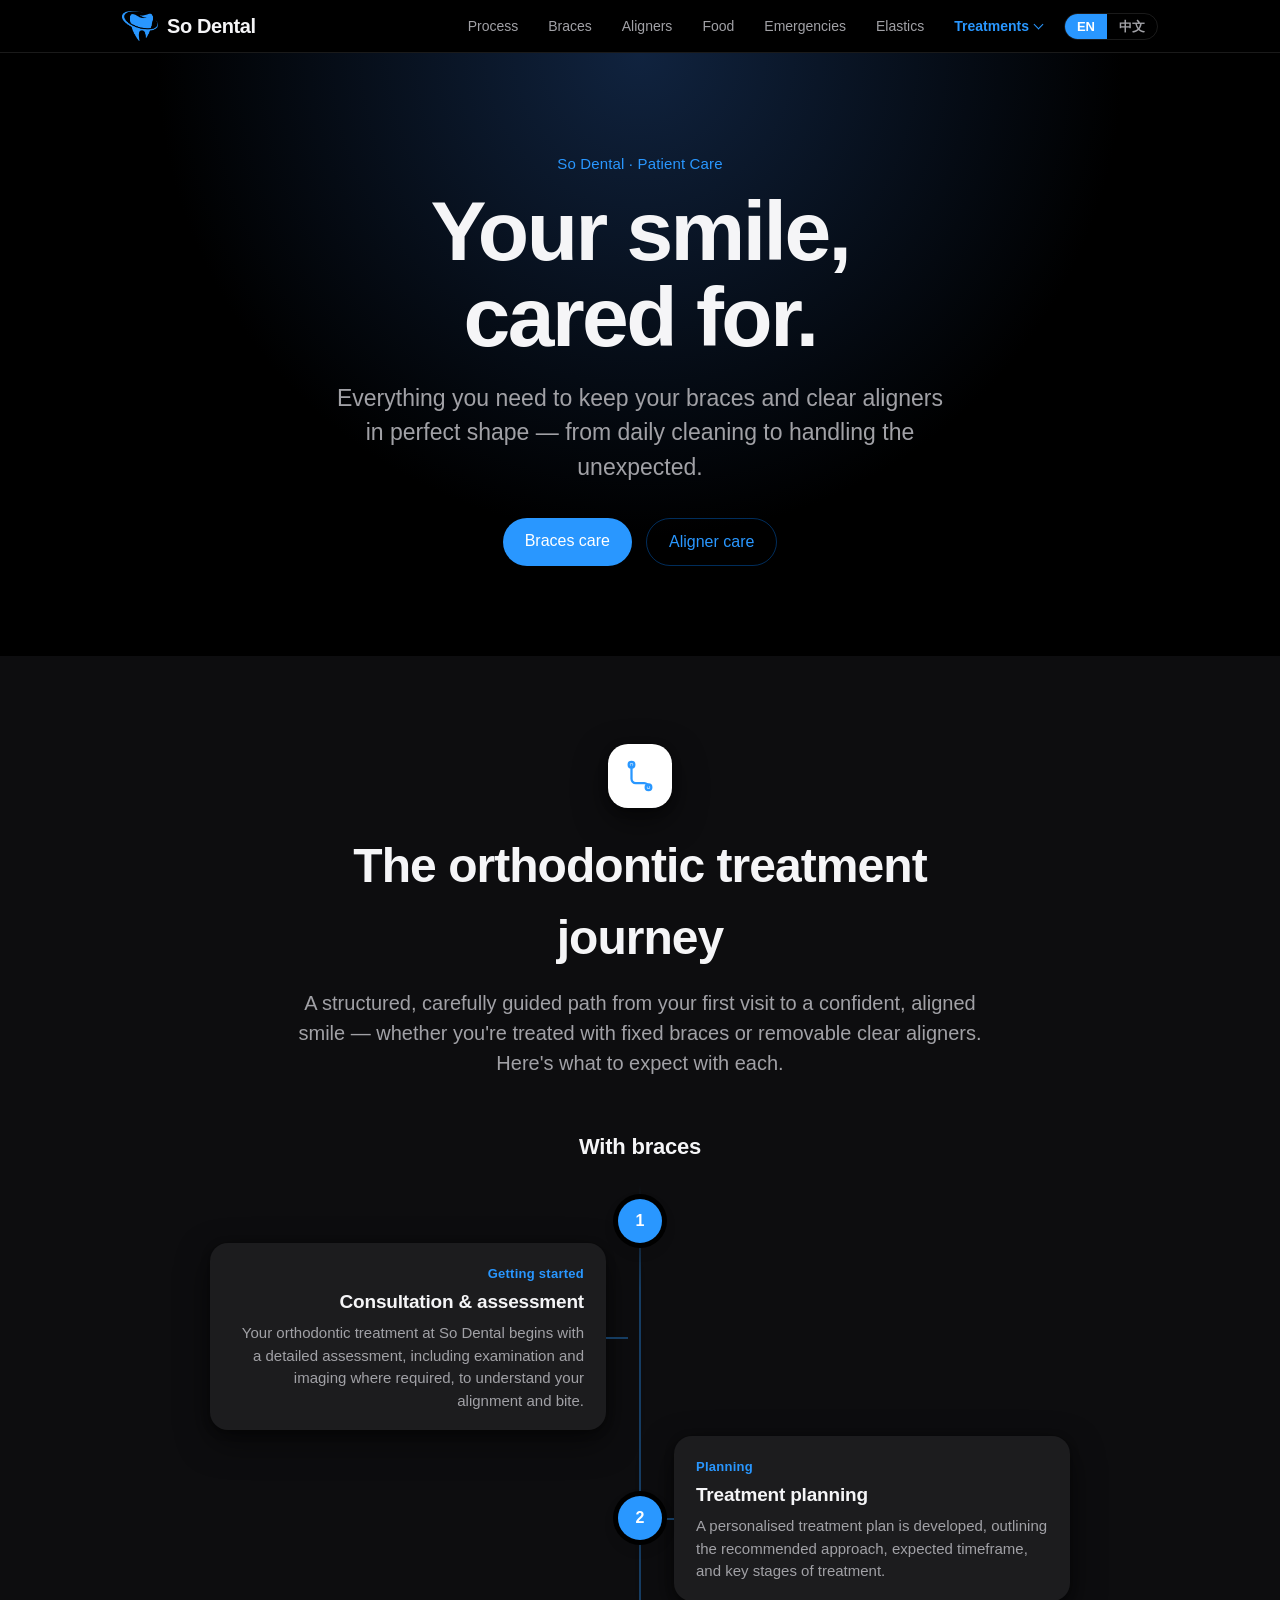
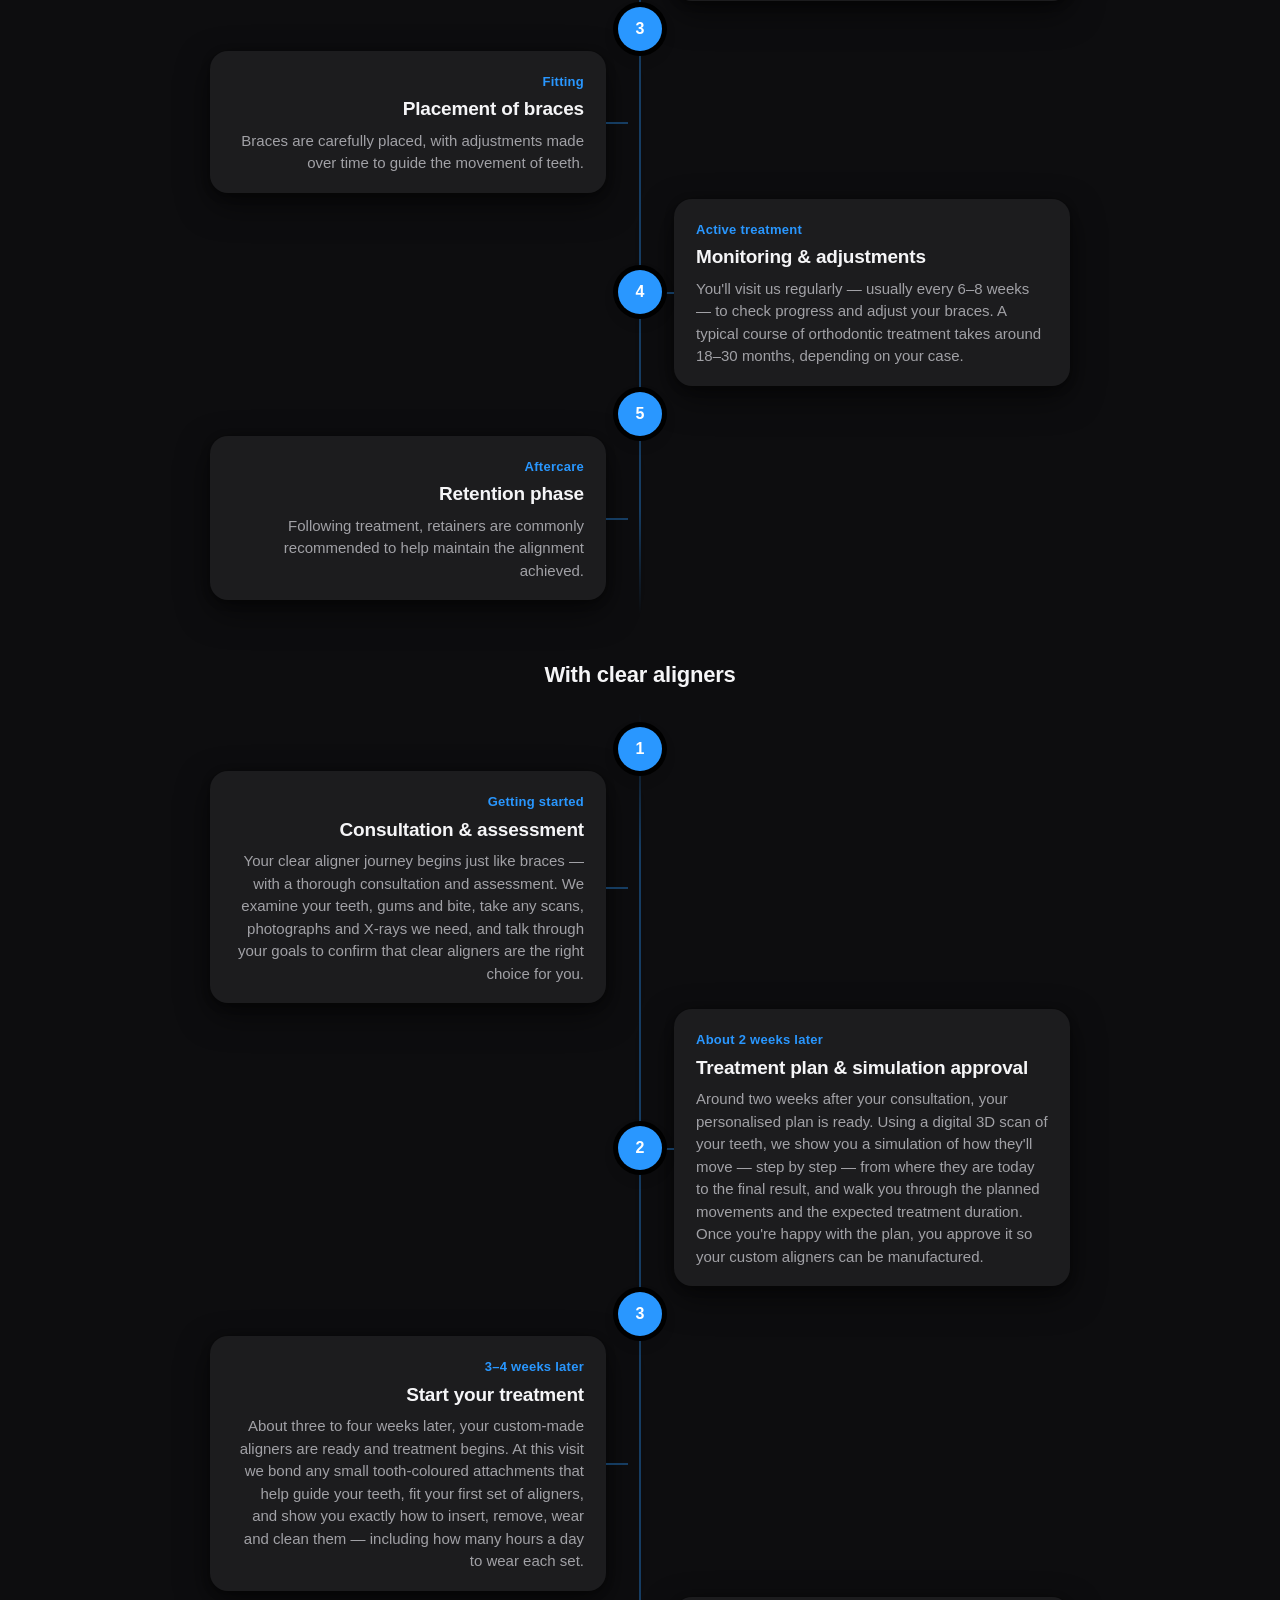
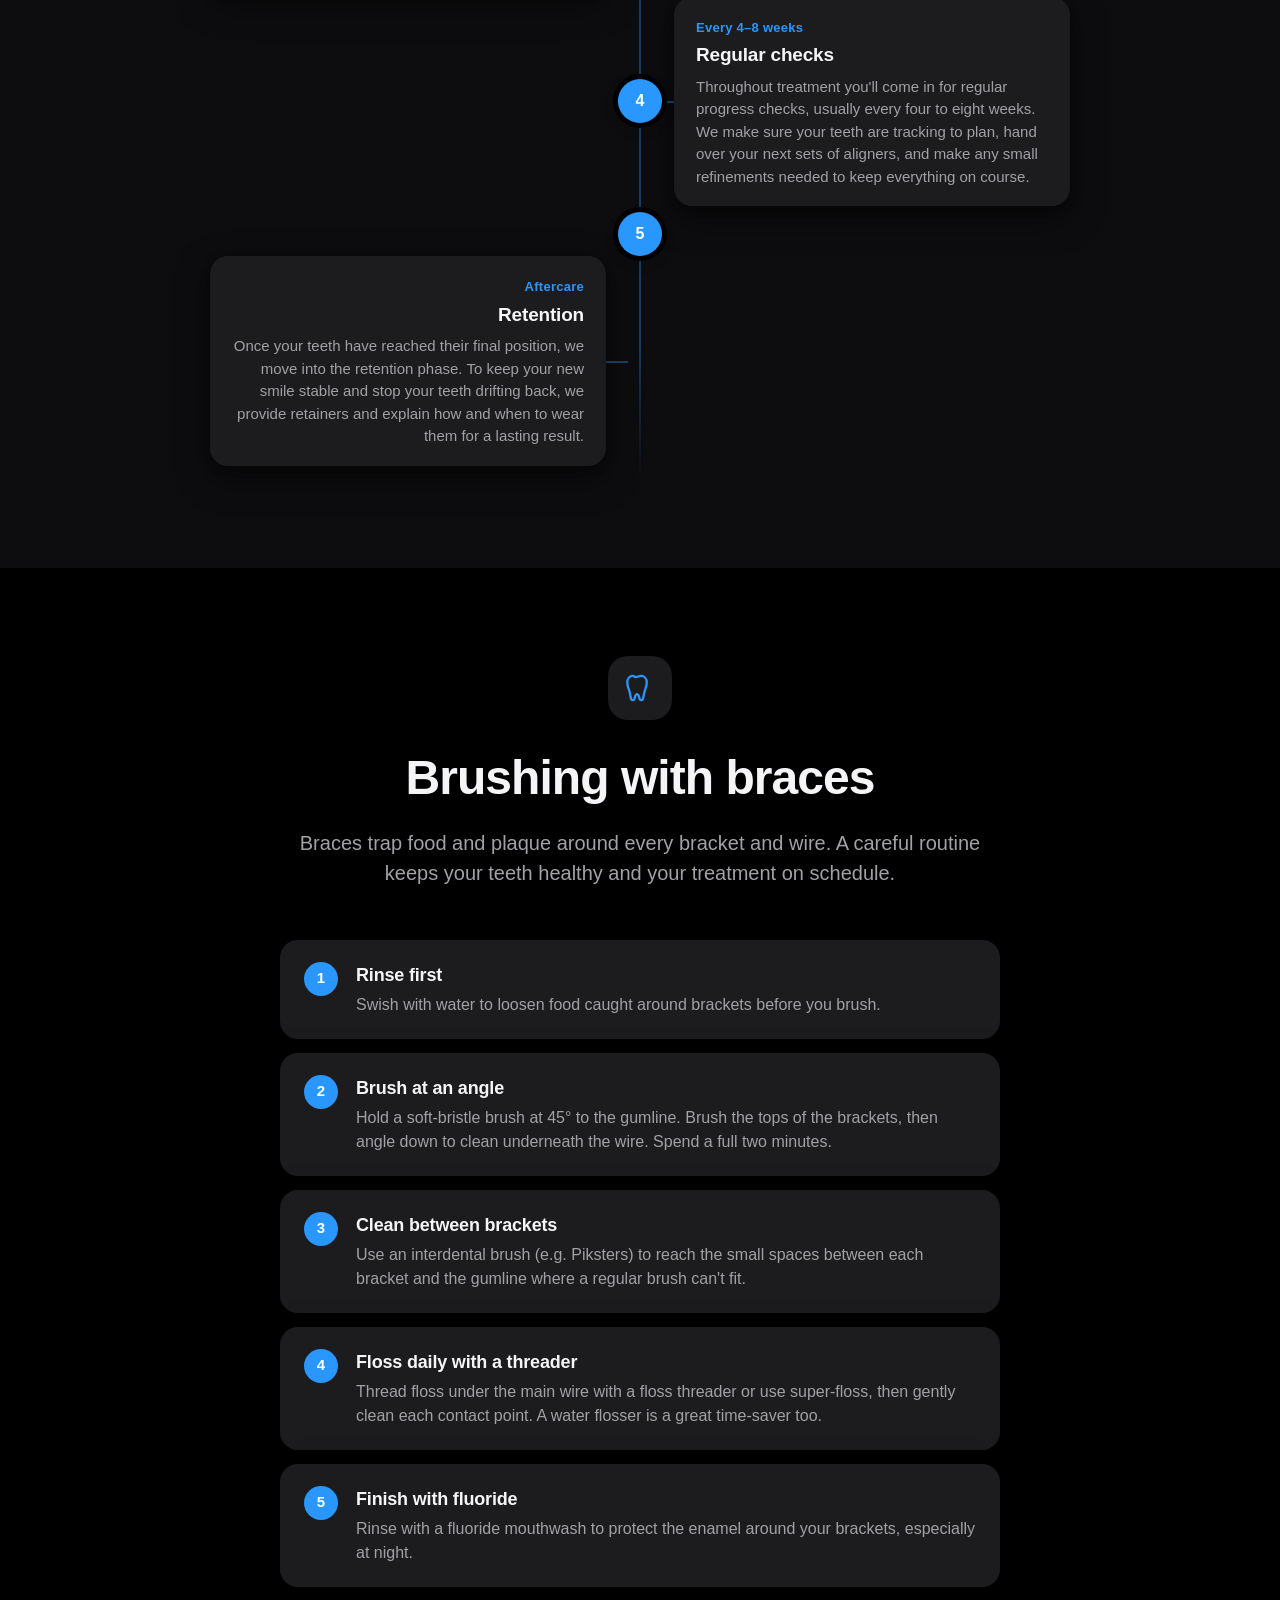
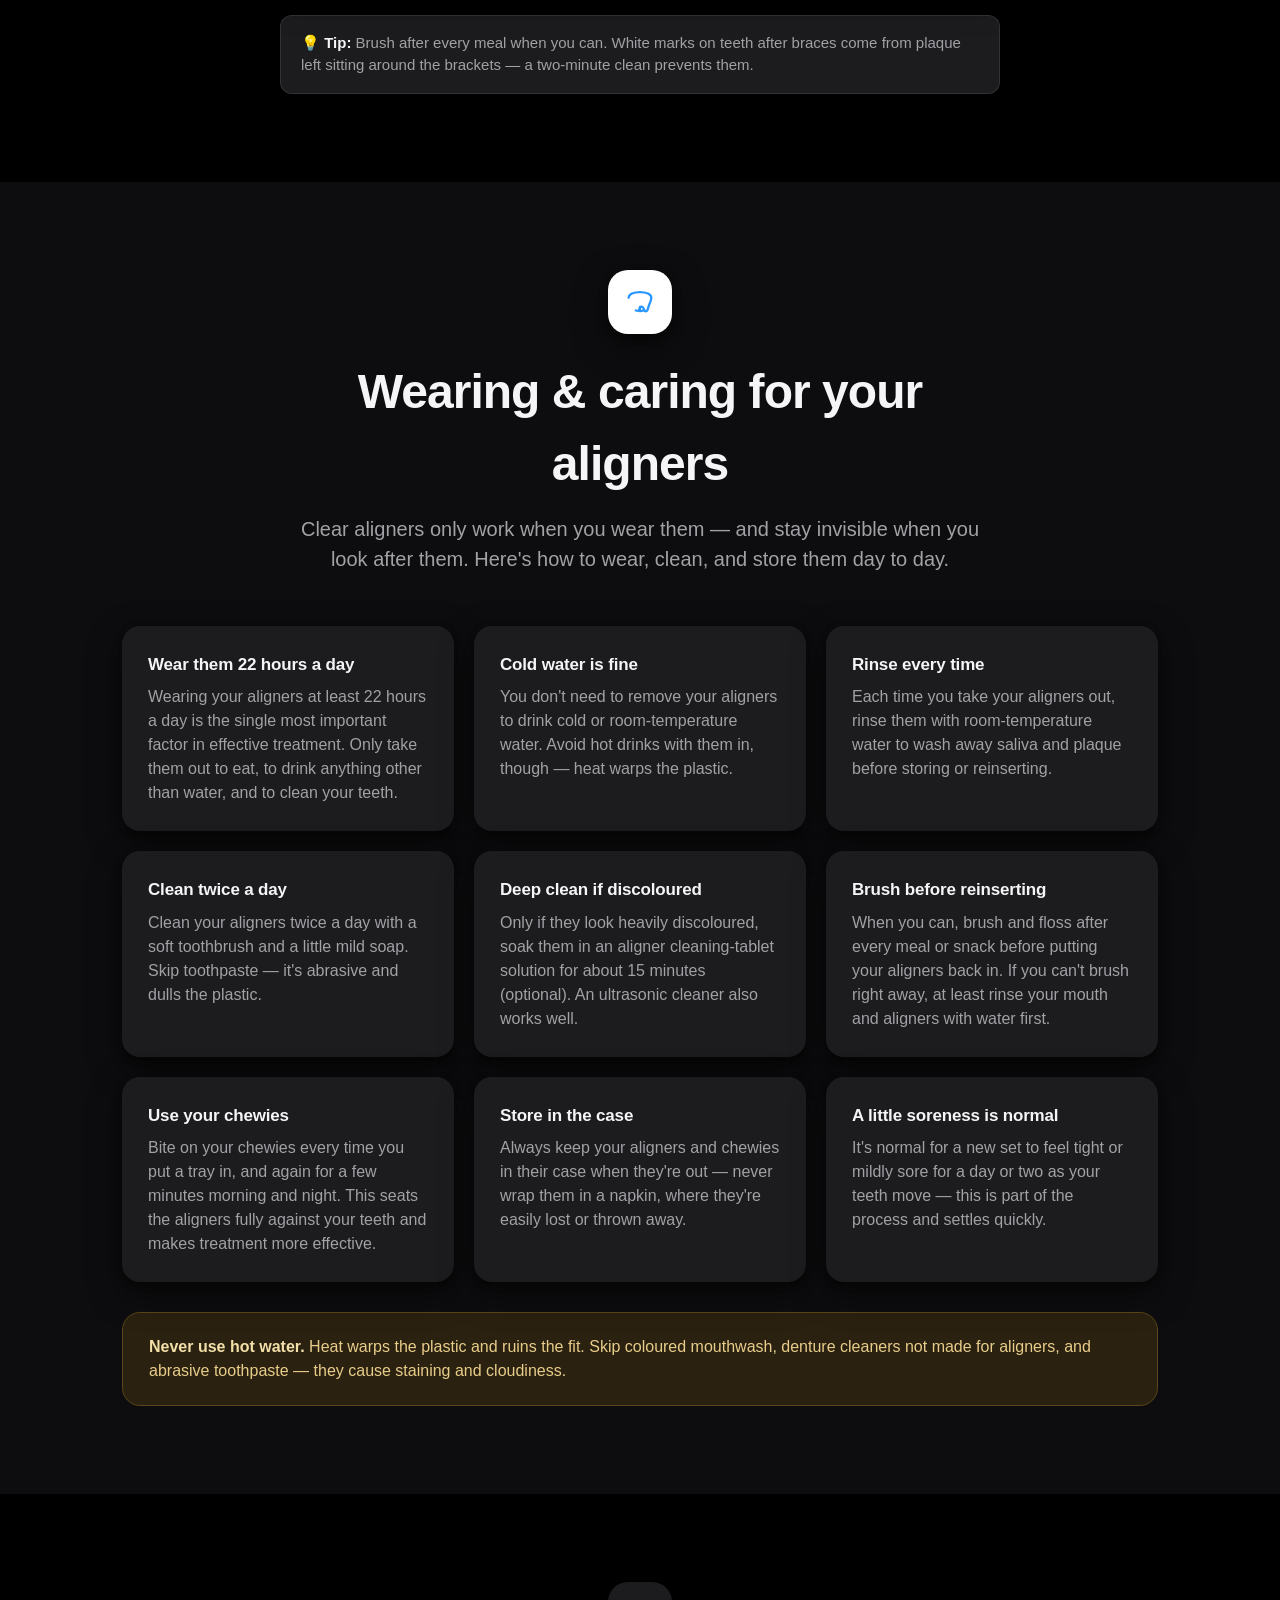
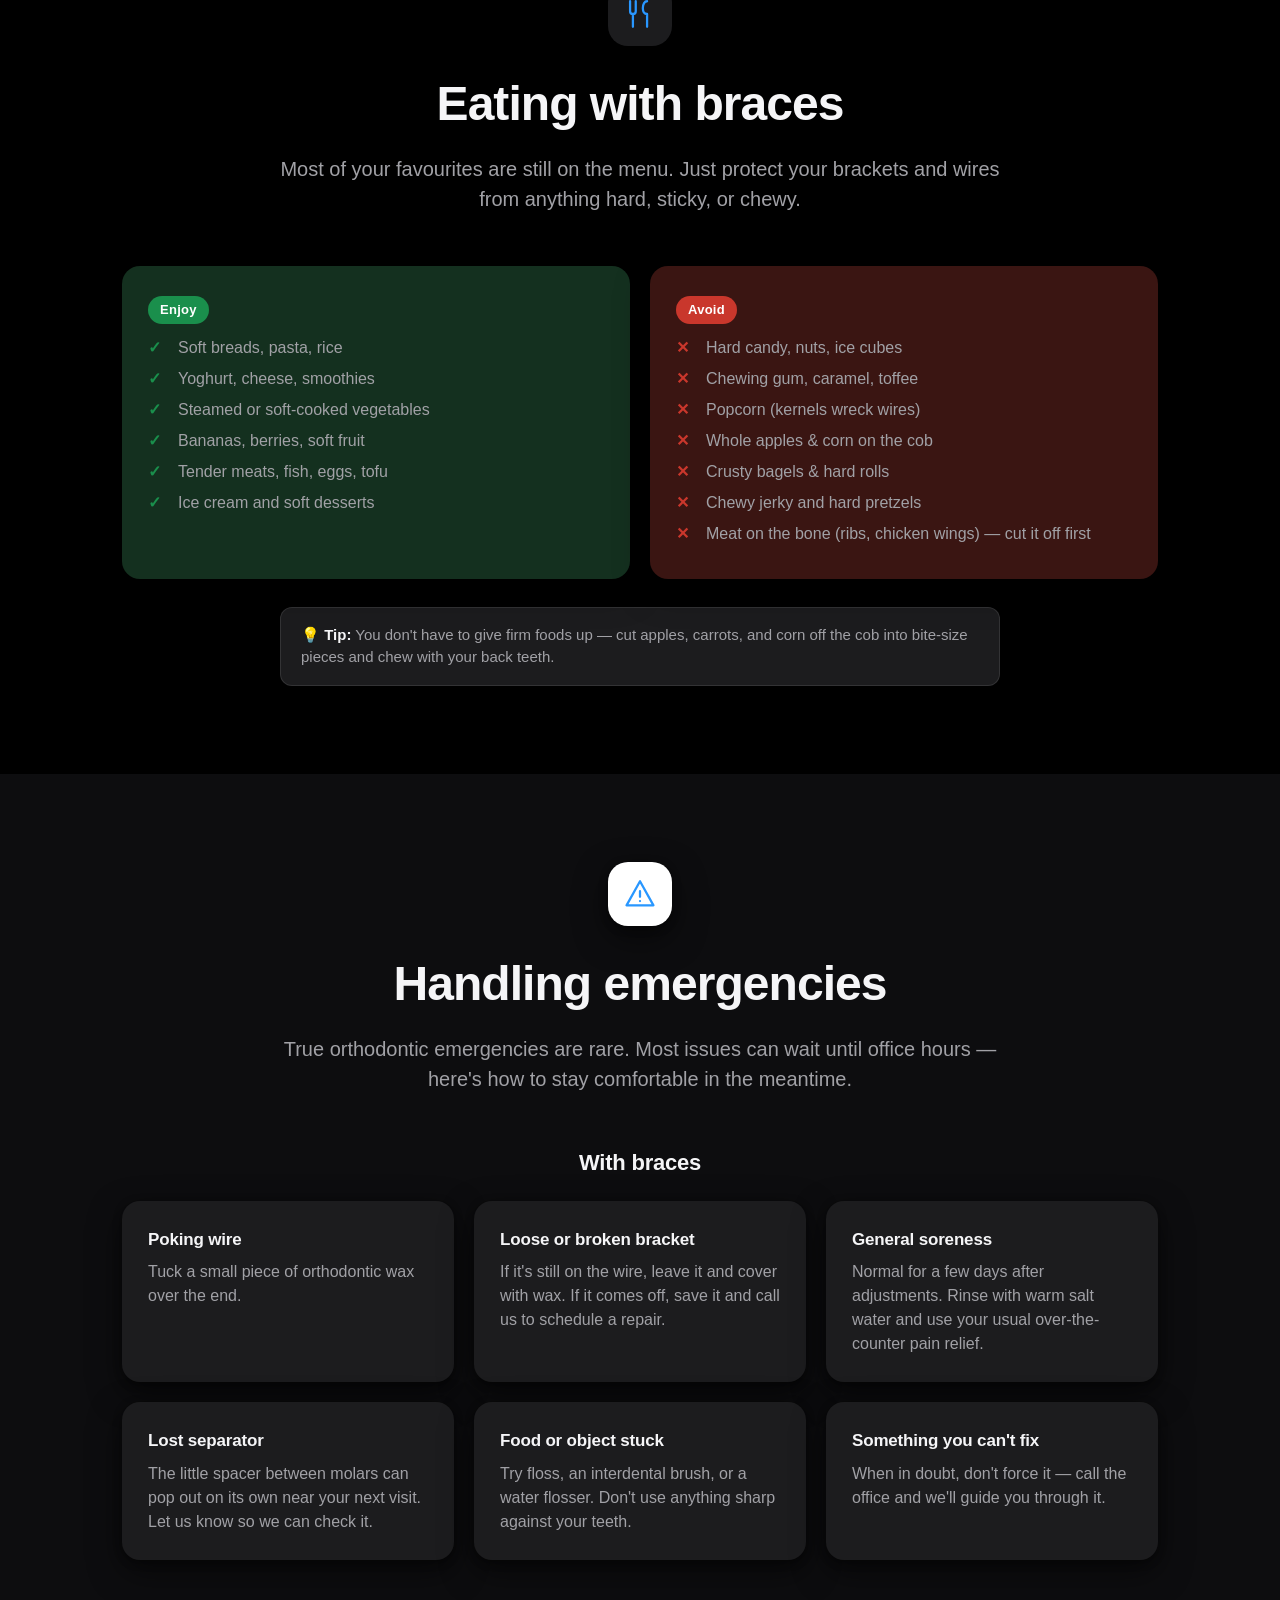
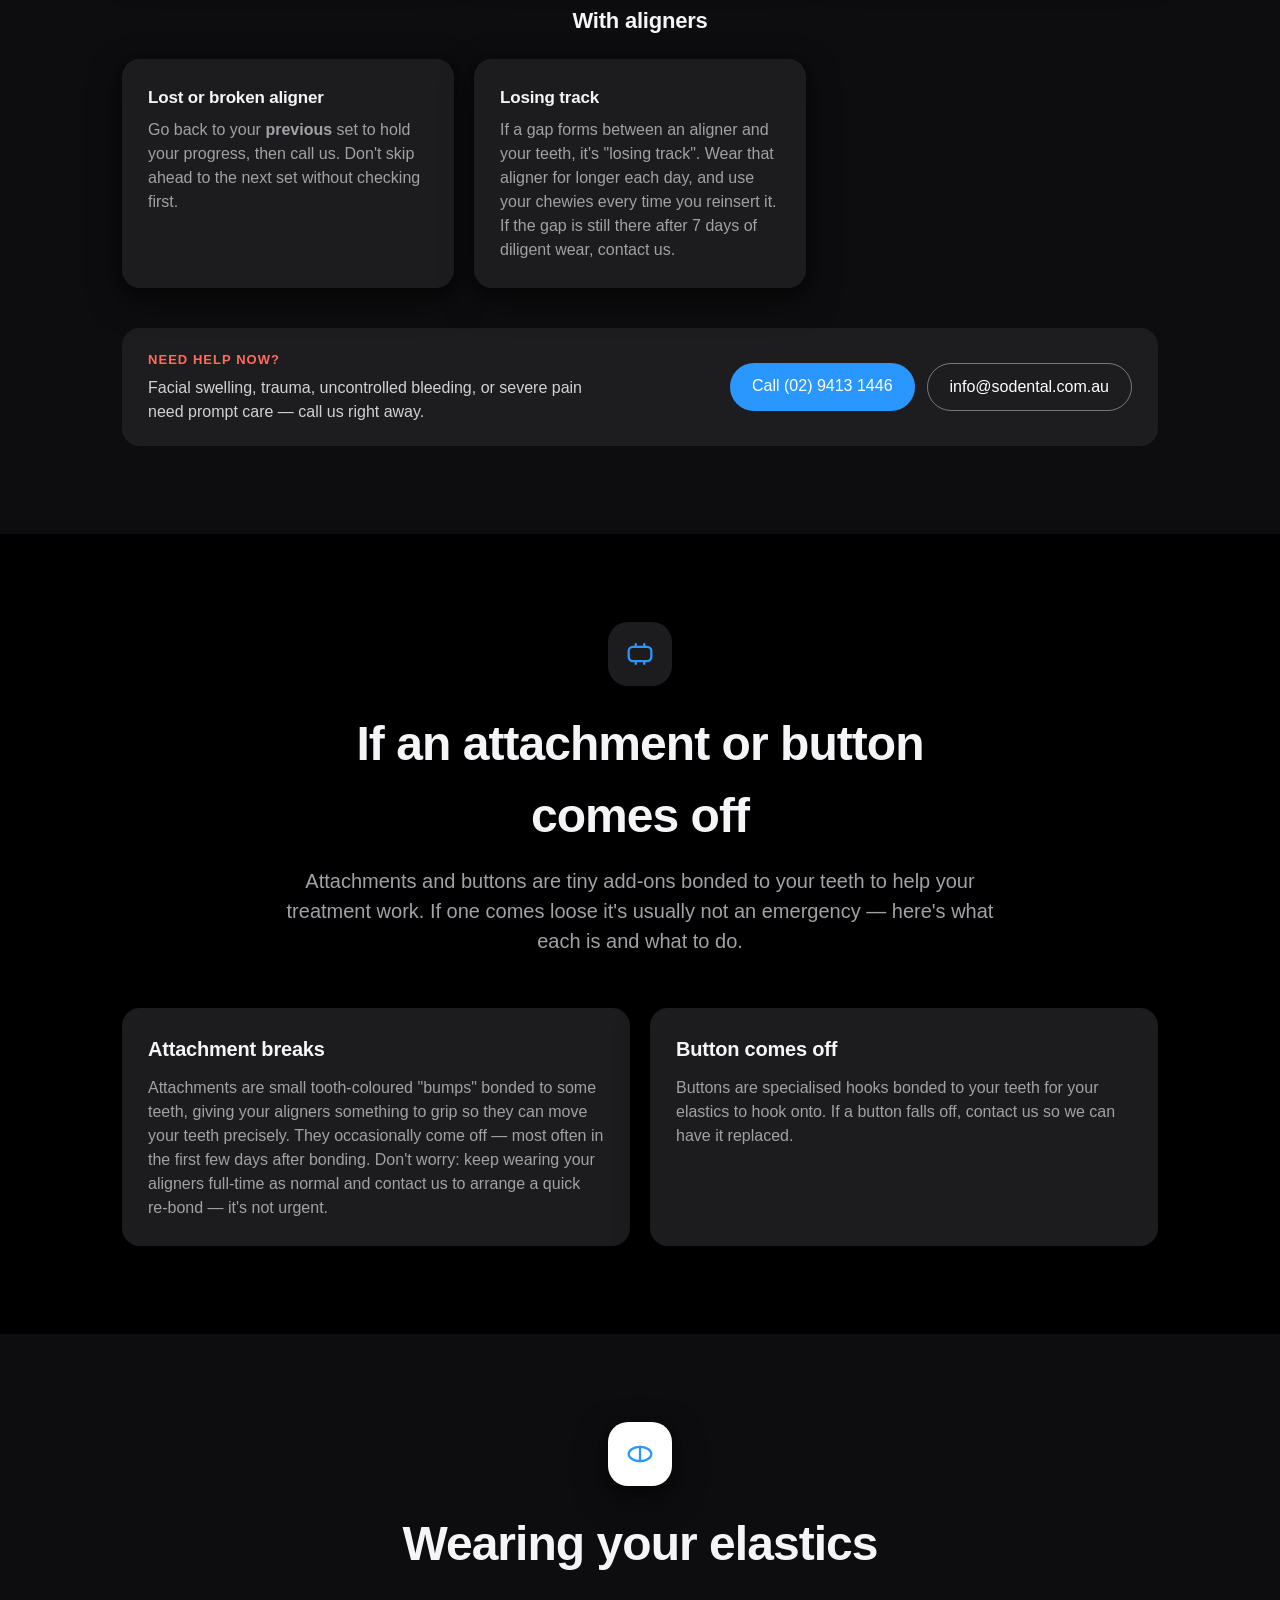
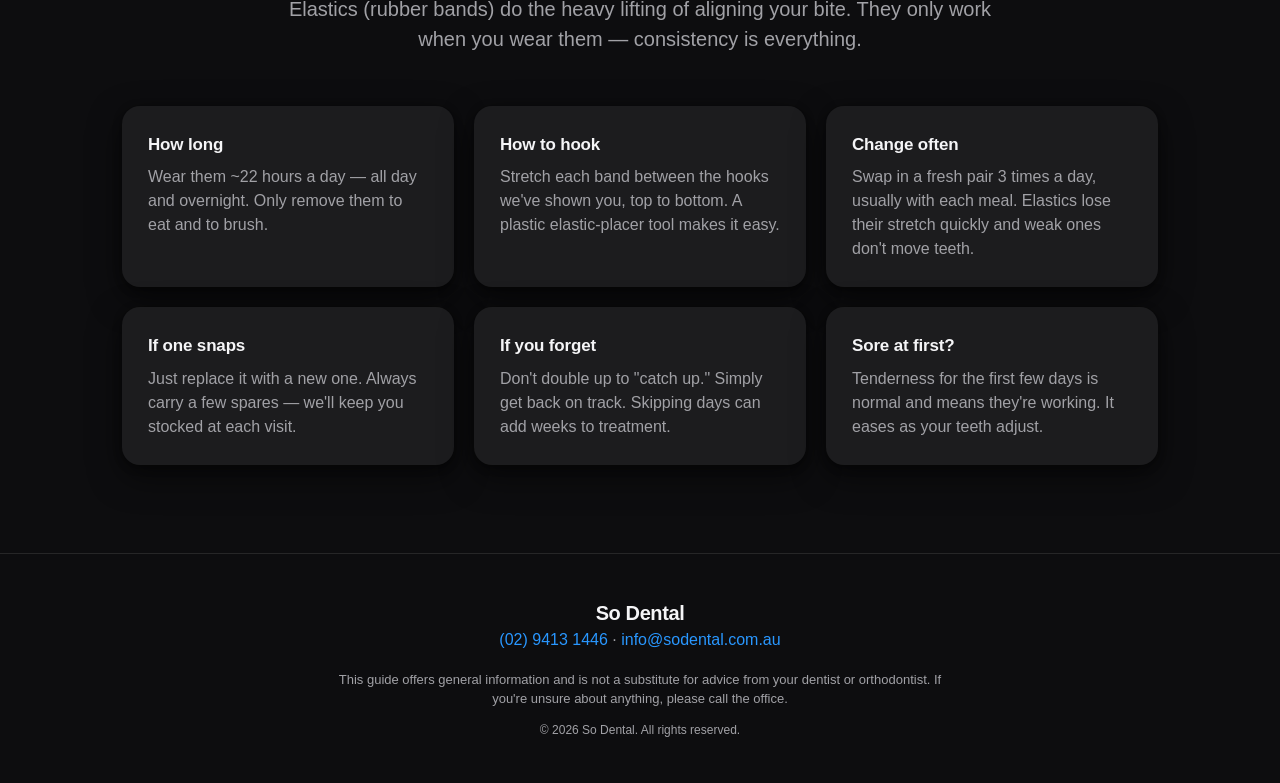
==== commit e00849b6: "Add So Dental logo mark to nav, tinted per-page via CSS mask Add logo.png and a masked .nav__logo sp" ====
--- a/index.html
+++ b/index.html
@@ -12,7 +12,7 @@
   <!-- ===================== NAV ===================== -->
   <header class="nav" id="top">
     <div class="nav__inner">
-      <a class="nav__brand" href="#top" aria-label="So Dental home">So Dental</a>
+      <a class="nav__brand" href="#top" aria-label="So Dental home"><span class="nav__logo" aria-hidden="true"></span>So Dental</a>
 
       <nav class="nav__links" id="navLinks" aria-label="Primary">
         <a href="#process">Process</a>
--- a/styles.css
+++ b/styles.css
@@ -65,6 +65,18 @@
   font-size: 20px;
   font-weight: 600;
   letter-spacing: -0.02em;
+  display: inline-flex;
+  align-items: center;
+  gap: 9px;
+}
+/* So Dental logo mark — masked so it takes each page's accent colour */
+.nav__logo {
+  flex: none;
+  width: 36px;
+  height: 30px;
+  background-color: var(--accent);
+  -webkit-mask: url("logo.png?v=1") left center / contain no-repeat;
+  mask: url("logo.png?v=1") left center / contain no-repeat;
 }
 
 .nav__links { display: flex; gap: 30px; }
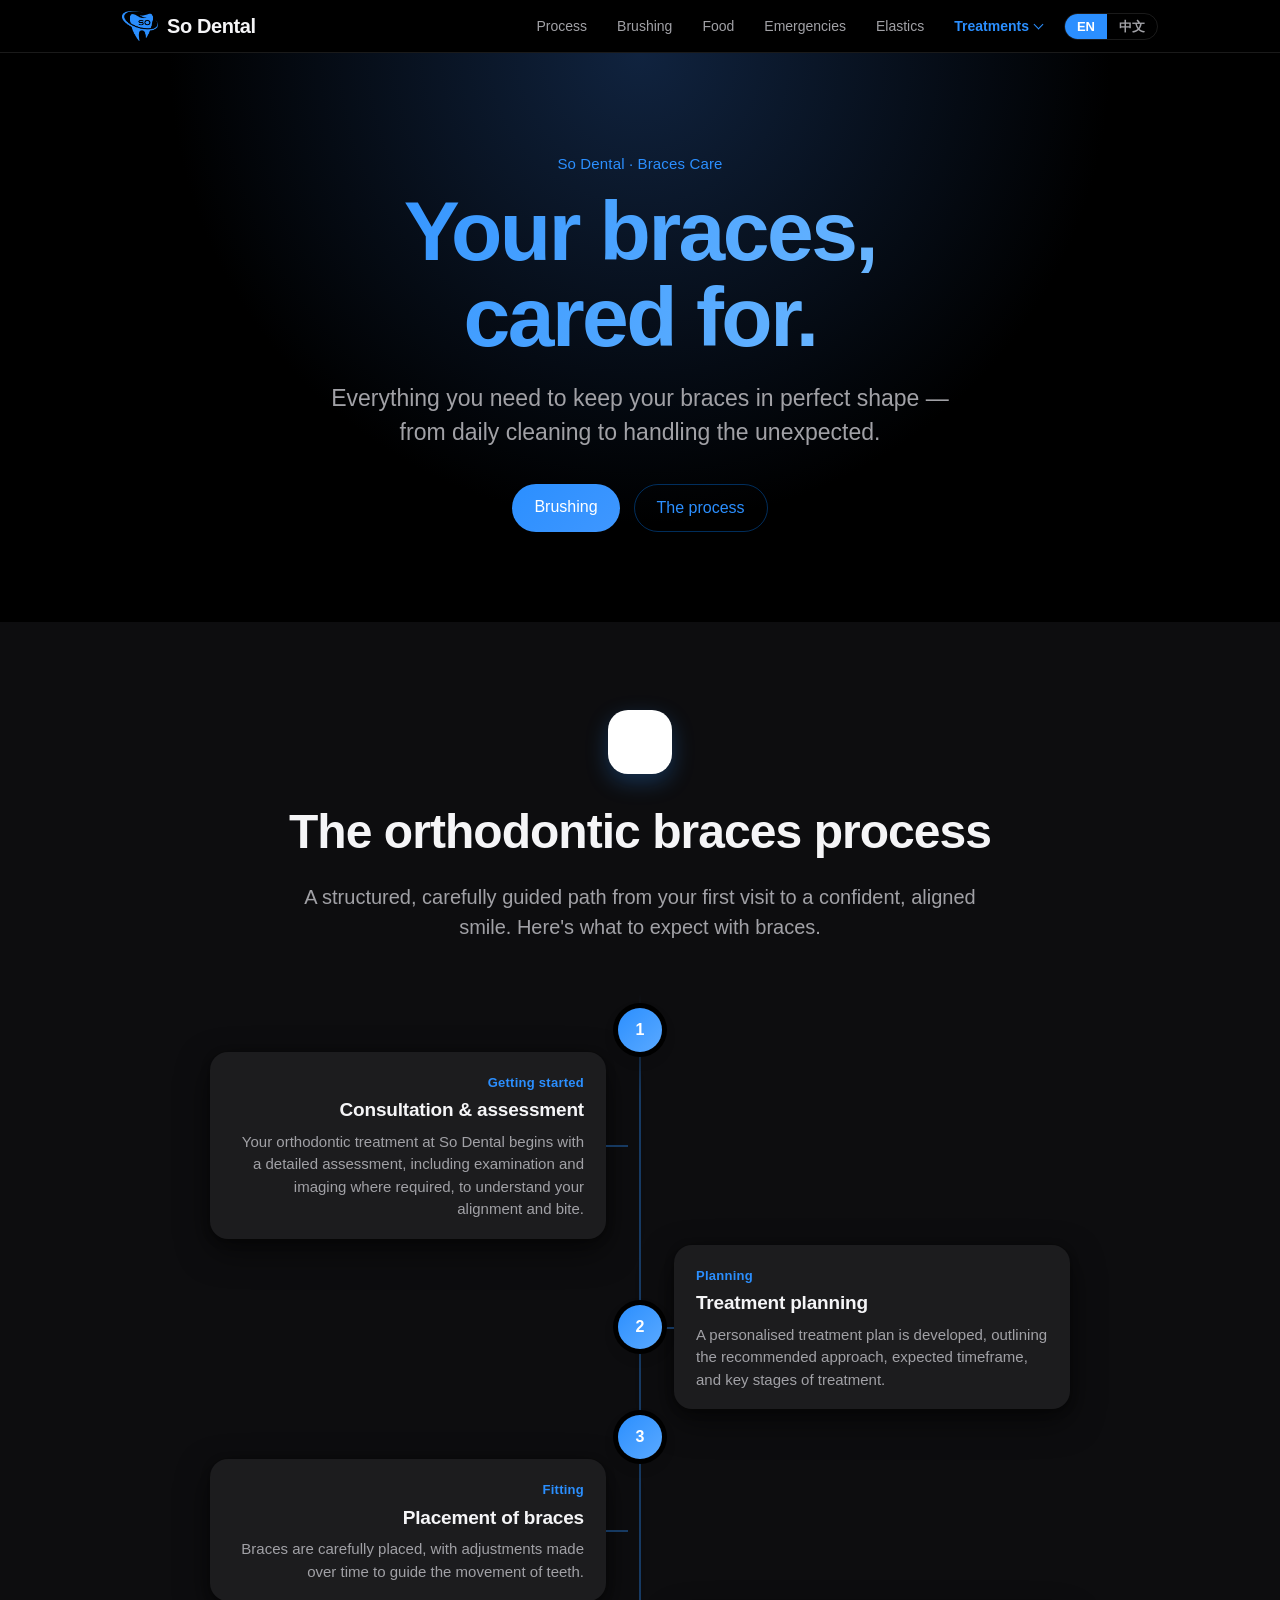
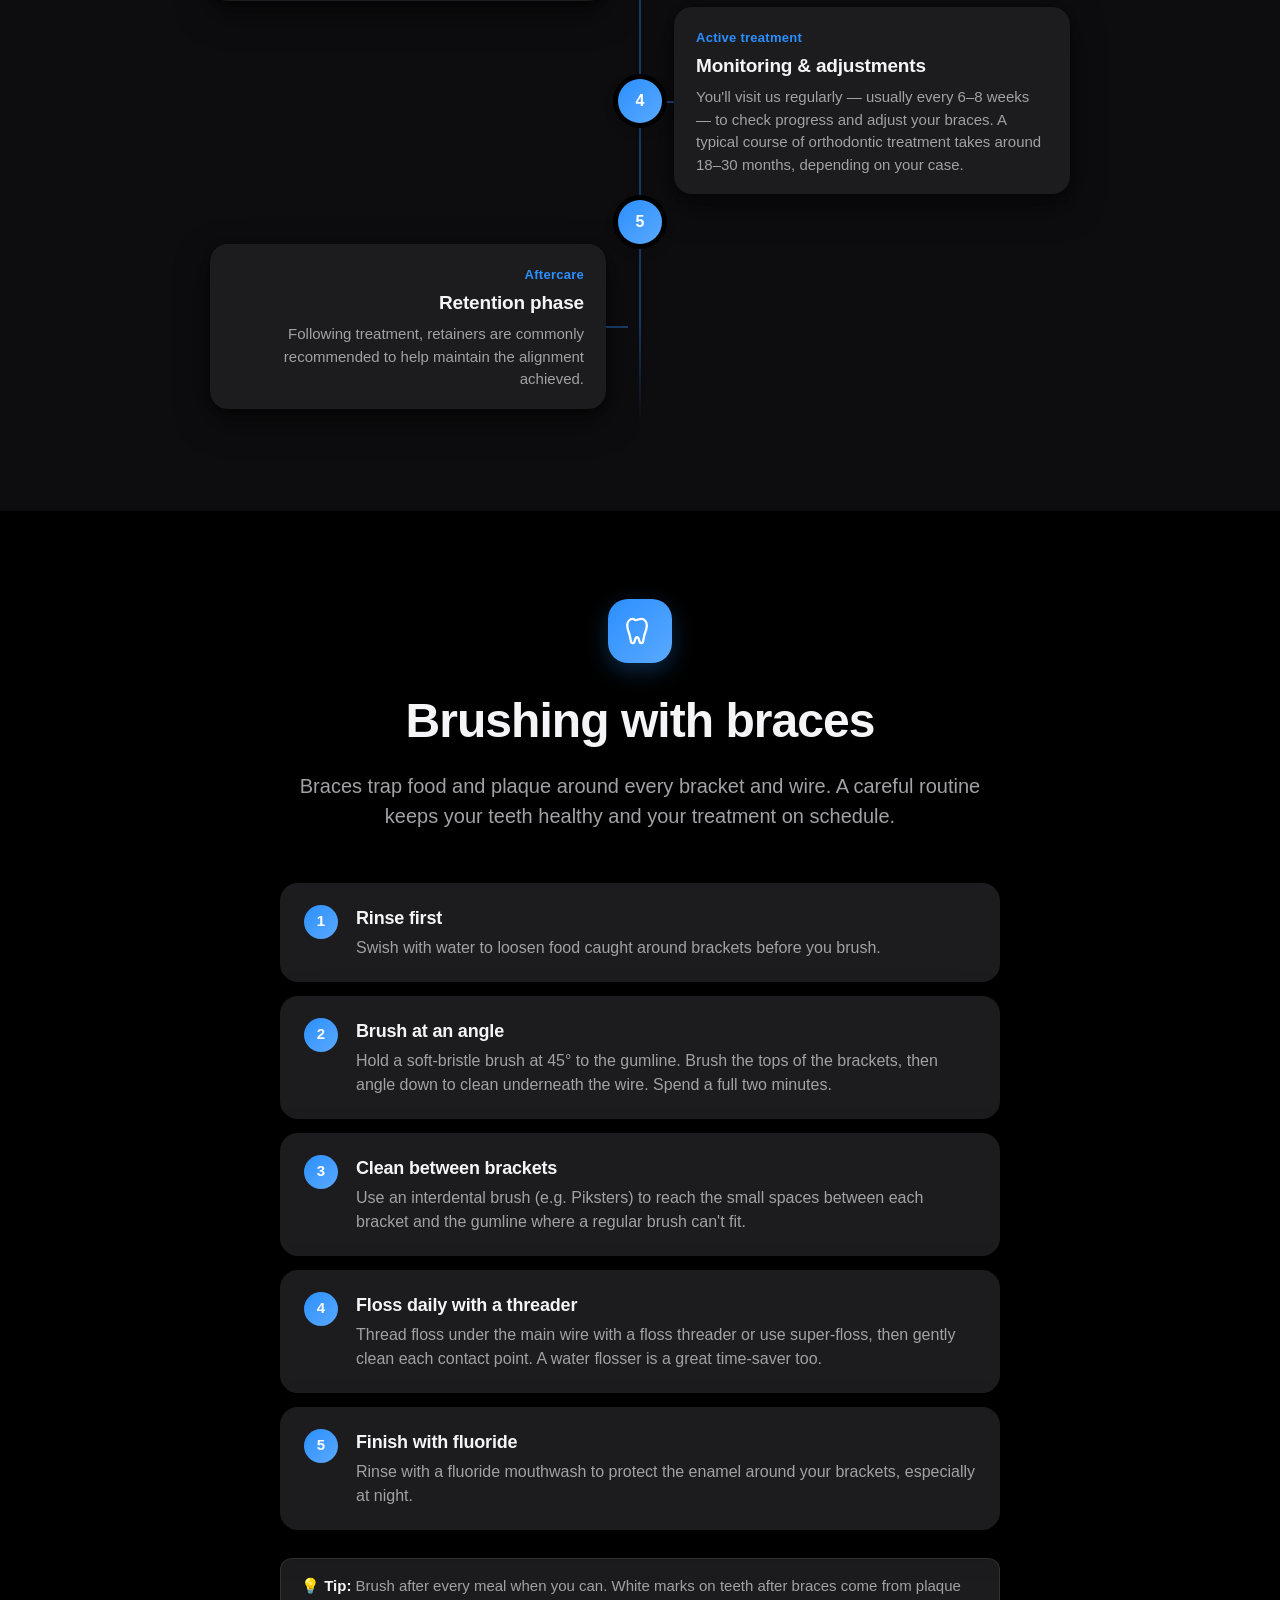
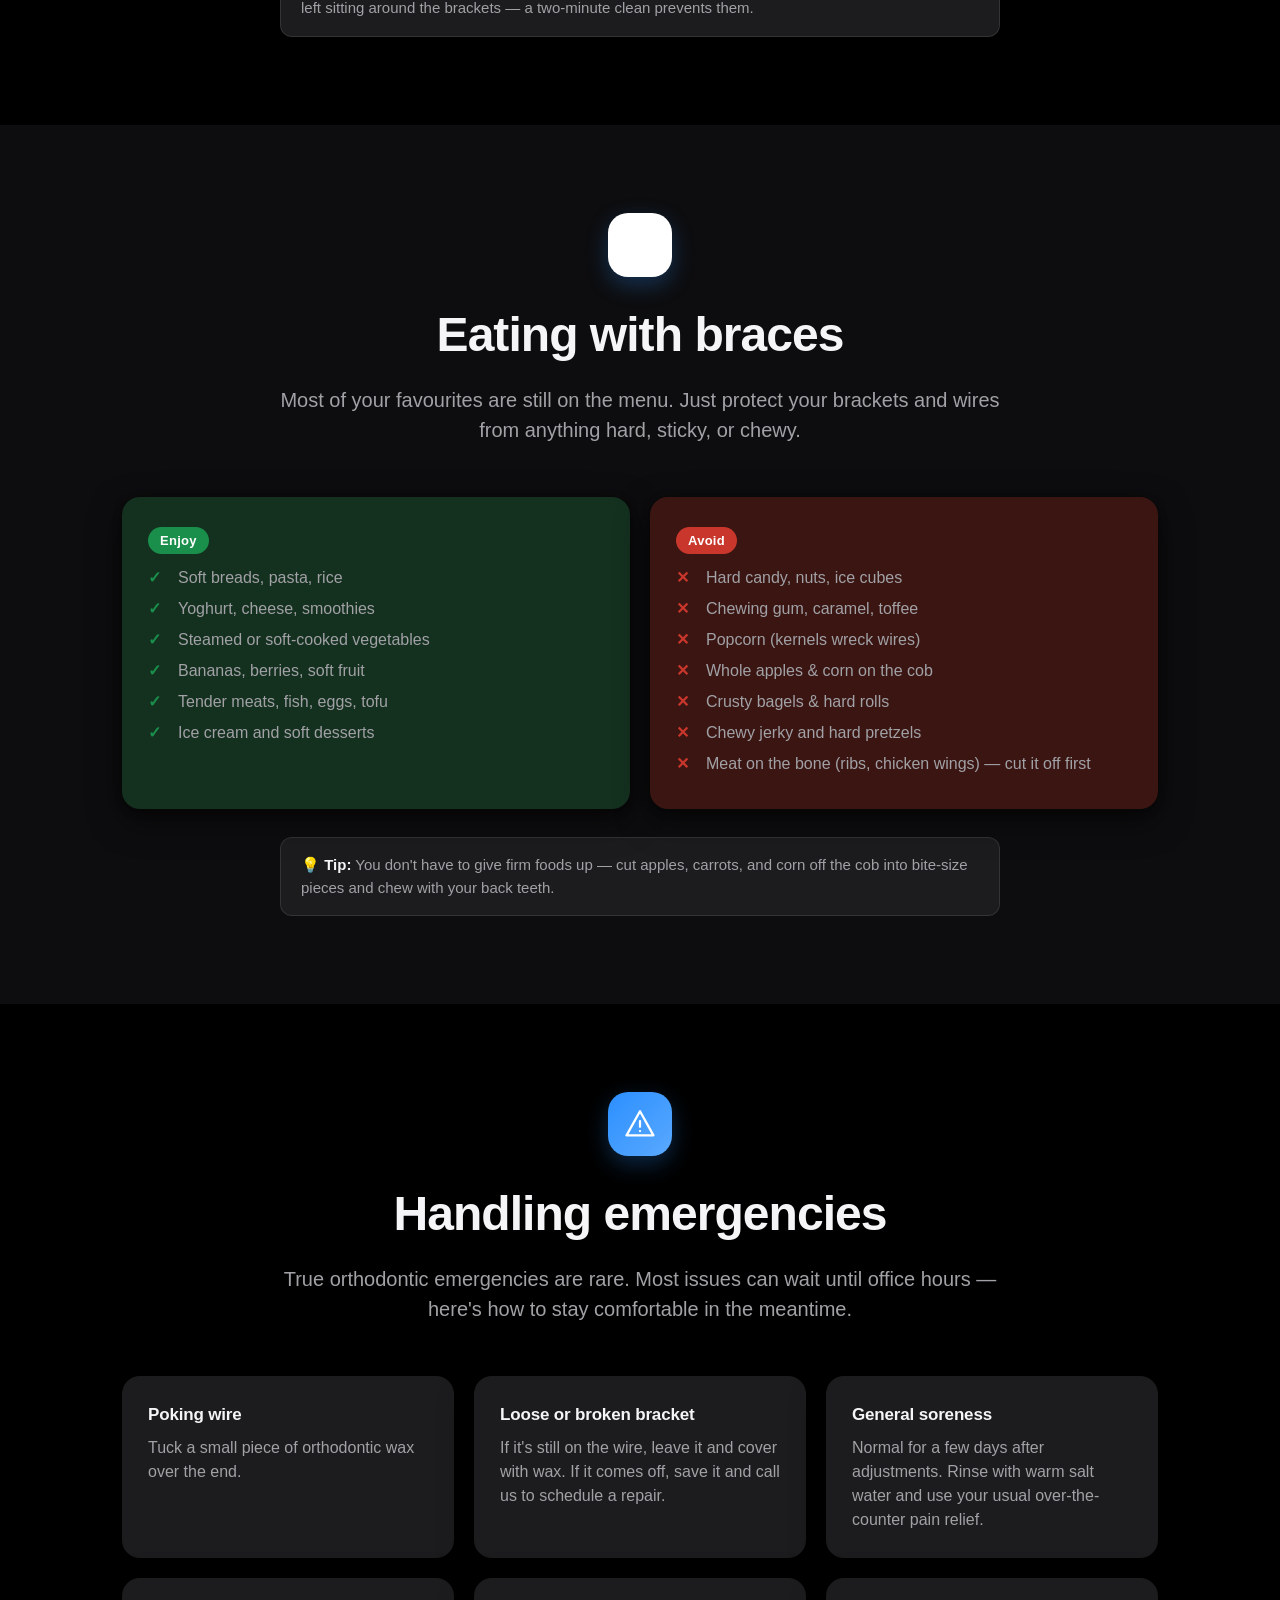
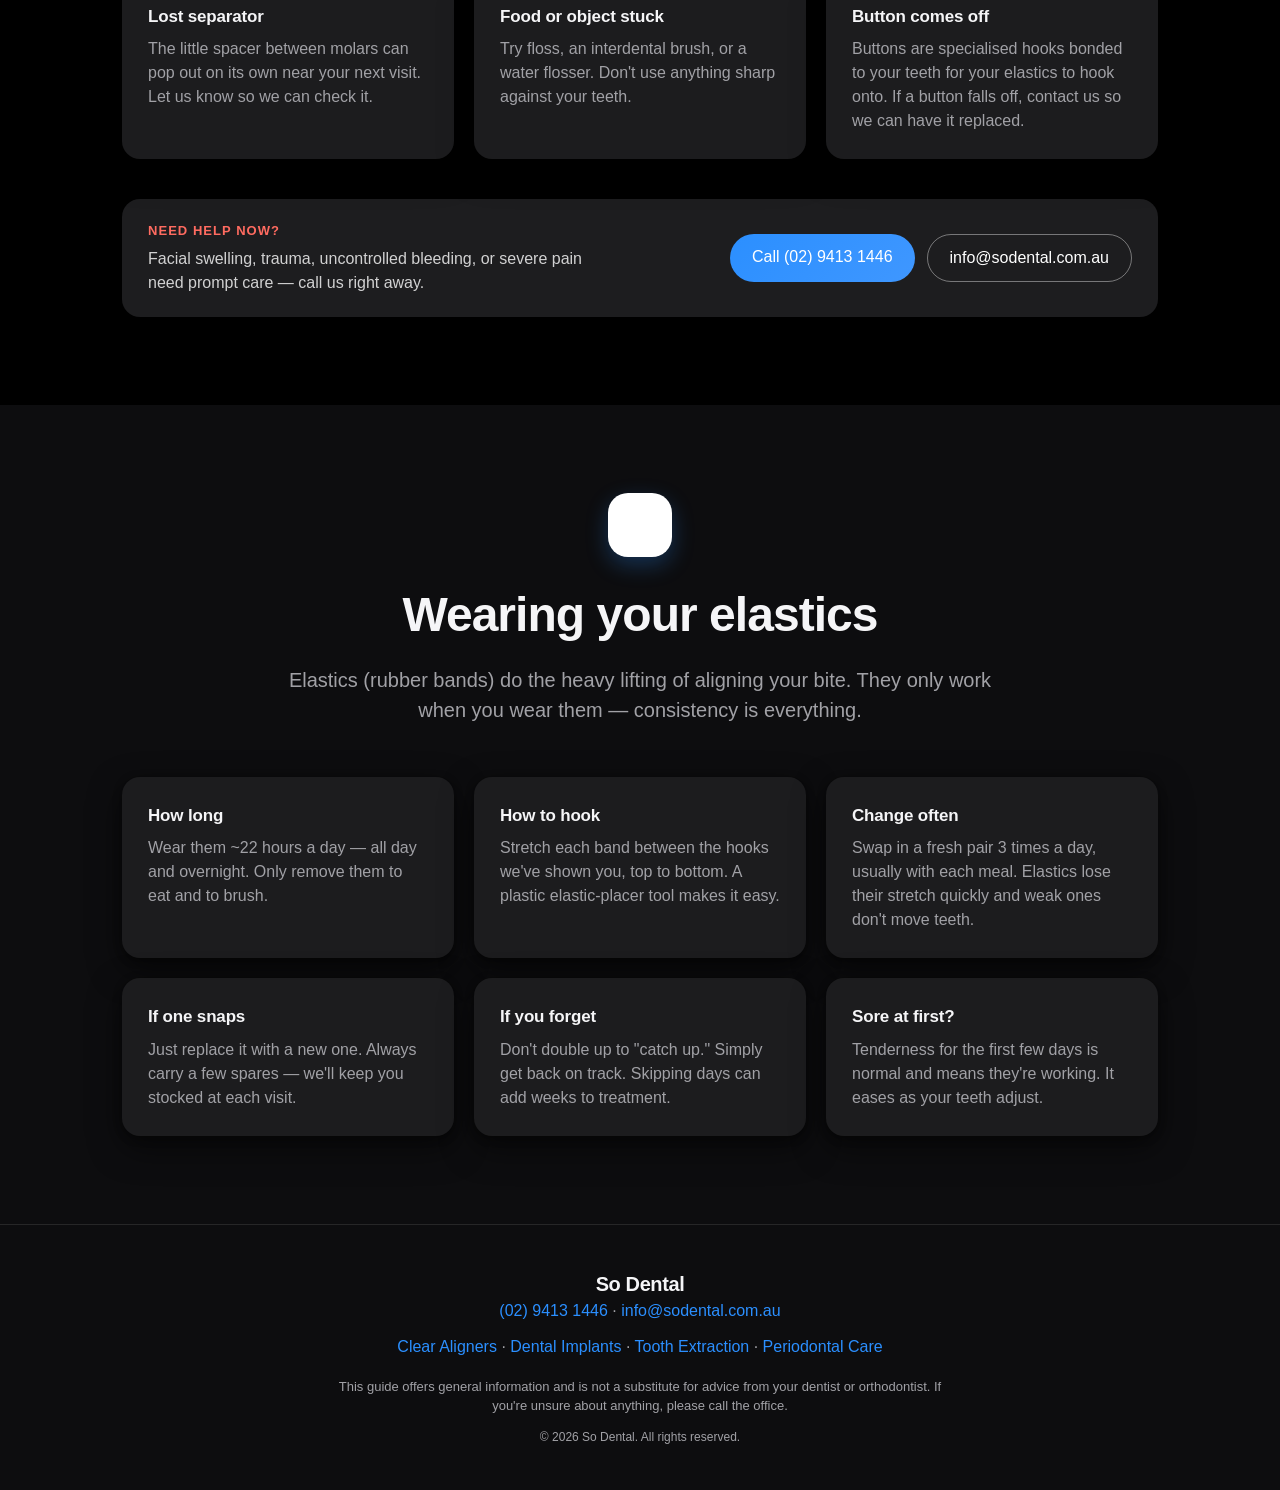
==== commit e2e8dd50: "Split Braces & Aligners into two pages (Braces + Clear Aligners) index.html/index-zh.html become the" ====
--- a/index.html
+++ b/index.html
@@ -3,9 +3,10 @@
 <head>
   <meta charset="utf-8" />
   <meta name="viewport" content="width=device-width, initial-scale=1" />
-  <meta name="description" content="So Dental patient care guide — how to care for your braces and clear aligners, what to eat, handling emergencies, and wearing elastics." />
-  <title>So Dental — Patient Care Guide</title>
+  <meta name="description" content="So Dental braces care guide — the braces treatment process, brushing with braces, what to eat, handling emergencies, and wearing elastics." />
+  <title>So Dental — Braces Care</title>
   <link rel="stylesheet" href="styles.css?v=2" />
+  <link rel="stylesheet" href="braces.css?v=2" />
 </head>
 <body>
 
@@ -16,15 +17,15 @@
 
       <nav class="nav__links" id="navLinks" aria-label="Primary">
         <a href="#process">Process</a>
-        <a href="#braces">Braces</a>
-        <a href="#aligners">Aligners</a>
+        <a href="#braces">Brushing</a>
         <a href="#food">Food</a>
         <a href="#emergencies">Emergencies</a>
         <a href="#elastics">Elastics</a>
         <details class="tdrop">
           <summary>Treatments</summary>
           <div class="tdrop__menu">
-            <a class="is-current" aria-current="page" href="index.html">Braces &amp; Aligners</a>
+            <a class="is-current" aria-current="page" href="index.html">Braces</a>
+            <a href="aligners.html">Clear Aligners</a>
             <a href="implants.html">Dental Implants</a>
             <a href="extraction.html">Tooth Extraction</a>
             <a href="perio.html">Periodontal Care</a>
@@ -47,12 +48,12 @@
   <!-- ===================== HERO ===================== -->
   <section class="hero">
     <div class="hero__content reveal">
-      <p class="hero__eyebrow">So Dental · Patient Care</p>
-      <h1 class="hero__title">Your smile,<br />cared for.</h1>
-      <p class="hero__subtitle">Everything you need to keep your braces and clear aligners in perfect shape — from daily cleaning to handling the unexpected.</p>
+      <p class="hero__eyebrow">So Dental · Braces Care</p>
+      <h1 class="hero__title">Your braces,<br />cared for.</h1>
+      <p class="hero__subtitle">Everything you need to keep your braces in perfect shape — from daily cleaning to handling the unexpected.</p>
       <div class="hero__actions">
-        <a class="btn btn--primary" href="#braces">Braces care</a>
-        <a class="btn btn--ghost" href="#aligners">Aligner care</a>
+        <a class="btn btn--primary" href="#braces">Brushing</a>
+        <a class="btn btn--ghost" href="#process">The process</a>
       </div>
     </div>
   </section>
@@ -65,11 +66,10 @@
           <!-- route / journey icon -->
           <svg viewBox="0 0 24 24" fill="none" stroke="currentColor" stroke-width="1.6" stroke-linecap="round" stroke-linejoin="round"><path d="M6 4v10a3 3 0 0 0 3 3h6a3 3 0 0 1 3 3"/><circle cx="6" cy="4" r="2"/><circle cx="18" cy="20" r="2"/></svg>
         </div>
-        <h2>The orthodontic treatment journey</h2>
-        <p class="section__lead">A structured, carefully guided path from your first visit to a confident, aligned smile — whether you're treated with fixed braces or removable clear aligners. Here's what to expect with each.</p>
-      </div>
-
-      <h3 class="subhead reveal">With braces</h3>
+        <h2>The orthodontic braces process</h2>
+        <p class="section__lead">A structured, carefully guided path from your first visit to a confident, aligned smile. Here's what to expect with braces.</p>
+      </div>
+
       <ol class="timeline">
         <li class="timeline__item reveal">
           <div class="timeline__marker">1</div>
@@ -112,50 +112,6 @@
           </div>
         </li>
       </ol>
-
-      <h3 class="subhead reveal">With clear aligners</h3>
-      <ol class="timeline">
-        <li class="timeline__item reveal">
-          <div class="timeline__marker">1</div>
-          <div class="timeline__card">
-            <span class="timeline__when">Getting started</span>
-            <h3>Consultation &amp; assessment</h3>
-            <p>Your clear aligner journey begins just like braces — with a thorough consultation and assessment. We examine your teeth, gums and bite, take any scans, photographs and X-rays we need, and talk through your goals to confirm that clear aligners are the right choice for you.</p>
-          </div>
-        </li>
-        <li class="timeline__item reveal">
-          <div class="timeline__marker">2</div>
-          <div class="timeline__card">
-            <span class="timeline__when">About 2 weeks later</span>
-            <h3>Treatment plan &amp; simulation approval</h3>
-            <p>Around two weeks after your consultation, your personalised plan is ready. Using a digital 3D scan of your teeth, we show you a simulation of how they'll move — step by step — from where they are today to the final result, and walk you through the planned movements and the expected treatment duration. Once you're happy with the plan, you approve it so your custom aligners can be manufactured.</p>
-          </div>
-        </li>
-        <li class="timeline__item reveal">
-          <div class="timeline__marker">3</div>
-          <div class="timeline__card">
-            <span class="timeline__when">3–4 weeks later</span>
-            <h3>Start your treatment</h3>
-            <p>About three to four weeks later, your custom-made aligners are ready and treatment begins. At this visit we bond any small tooth-coloured attachments that help guide your teeth, fit your first set of aligners, and show you exactly how to insert, remove, wear and clean them — including how many hours a day to wear each set.</p>
-          </div>
-        </li>
-        <li class="timeline__item reveal">
-          <div class="timeline__marker">4</div>
-          <div class="timeline__card">
-            <span class="timeline__when">Every 4–8 weeks</span>
-            <h3>Regular checks</h3>
-            <p>Throughout treatment you'll come in for regular progress checks, usually every four to eight weeks. We make sure your teeth are tracking to plan, hand over your next sets of aligners, and make any small refinements needed to keep everything on course.</p>
-          </div>
-        </li>
-        <li class="timeline__item reveal">
-          <div class="timeline__marker">5</div>
-          <div class="timeline__card">
-            <span class="timeline__when">Aftercare</span>
-            <h3>Retention</h3>
-            <p>Once your teeth have reached their final position, we move into the retention phase. To keep your new smile stable and stop your teeth drifting back, we provide retainers and explain how and when to wear them for a lasting result.</p>
-          </div>
-        </li>
-      </ol>
     </div>
   </section>
 
@@ -213,65 +169,8 @@
     </div>
   </section>
 
-  <!-- ===================== CLEANING ALIGNERS ===================== -->
-  <section class="section section--alt" id="aligners">
-    <div class="container">
-      <div class="section__head reveal">
-        <div class="badge" aria-hidden="true">
-          <!-- aligner / sparkle icon -->
-          <svg viewBox="0 0 24 24" fill="none" stroke="currentColor" stroke-width="1.6" stroke-linecap="round" stroke-linejoin="round"><path d="M4 9c0-2.5 3.6-4 8-4s8 1.5 8 4c0 1.8-.7 3-1.4 4.6-.6 1.5-.9 3-1.4 4.3-.4 1-1.7 1-2.1 0-.5-1.2-.8-2.6-2-2.6-.9 0-1.4.9-1.7 2.2"/><path d="M12 15.5v3M9 18l3 .5 3-.5"/></svg>
-        </div>
-        <h2>Wearing &amp; caring for your aligners</h2>
-        <p class="section__lead">Clear aligners only work when you wear them — and stay invisible when you look after them. Here's how to wear, clean, and store them day to day.</p>
-      </div>
-
-      <div class="grid grid--3 reveal">
-        <div class="card">
-          <h4>Wear them 22 hours a day</h4>
-          <p>Wearing your aligners at least 22 hours a day is the single most important factor in effective treatment. Only take them out to eat, to drink anything other than water, and to clean your teeth.</p>
-        </div>
-        <div class="card">
-          <h4>Cold water is fine</h4>
-          <p>You don't need to remove your aligners to drink cold or room-temperature water. Avoid hot drinks with them in, though — heat warps the plastic.</p>
-        </div>
-        <div class="card">
-          <h4>Rinse every time</h4>
-          <p>Each time you take your aligners out, rinse them with room-temperature water to wash away saliva and plaque before storing or reinserting.</p>
-        </div>
-        <div class="card">
-          <h4>Clean twice a day</h4>
-          <p>Clean your aligners twice a day with a soft toothbrush and a little mild soap. Skip toothpaste — it's abrasive and dulls the plastic.</p>
-        </div>
-        <div class="card">
-          <h4>Deep clean if discoloured</h4>
-          <p>Only if they look heavily discoloured, soak them in an aligner cleaning-tablet solution for about 15 minutes (optional). An ultrasonic cleaner also works well.</p>
-        </div>
-        <div class="card">
-          <h4>Brush before reinserting</h4>
-          <p>When you can, brush and floss after every meal or snack before putting your aligners back in. If you can't brush right away, at least rinse your mouth and aligners with water first.</p>
-        </div>
-        <div class="card">
-          <h4>Use your chewies</h4>
-          <p>Bite on your chewies every time you put a tray in, and again for a few minutes morning and night. This seats the aligners fully against your teeth and makes treatment more effective.</p>
-        </div>
-        <div class="card">
-          <h4>Store in the case</h4>
-          <p>Always keep your aligners and chewies in their case when they're out — never wrap them in a napkin, where they're easily lost or thrown away.</p>
-        </div>
-        <div class="card">
-          <h4>A little soreness is normal</h4>
-          <p>It's normal for a new set to feel tight or mildly sore for a day or two as your teeth move — this is part of the process and settles quickly.</p>
-        </div>
-      </div>
-
-      <div class="callout callout--warn reveal">
-        <strong>Never use hot water.</strong> Heat warps the plastic and ruins the fit. Skip coloured mouthwash, denture cleaners not made for aligners, and abrasive toothpaste — they cause staining and cloudiness.
-      </div>
-    </div>
-  </section>
-
   <!-- ===================== FOOD ===================== -->
-  <section class="section" id="food">
+  <section class="section section--alt" id="food">
     <div class="container">
       <div class="section__head reveal">
         <div class="badge" aria-hidden="true">
@@ -312,7 +211,7 @@
   </section>
 
   <!-- ===================== EMERGENCIES ===================== -->
-  <section class="section section--alt" id="emergencies">
+  <section class="section" id="emergencies">
     <div class="container">
       <div class="section__head reveal">
         <div class="badge" aria-hidden="true">
@@ -322,7 +221,6 @@
         <p class="section__lead">True orthodontic emergencies are rare. Most issues can wait until office hours — here's how to stay comfortable in the meantime.</p>
       </div>
 
-      <h3 class="subhead reveal">With braces</h3>
       <div class="grid grid--3 reveal">
         <div class="card">
           <h4>Poking wire</h4>
@@ -345,20 +243,8 @@
           <p>Try floss, an interdental brush, or a water flosser. Don't use anything sharp against your teeth.</p>
         </div>
         <div class="card">
-          <h4>Something you can't fix</h4>
-          <p>When in doubt, don't force it — call the office and we'll guide you through it.</p>
-        </div>
-      </div>
-
-      <h3 class="subhead reveal">With aligners</h3>
-      <div class="grid grid--3 reveal">
-        <div class="card">
-          <h4>Lost or broken aligner</h4>
-          <p>Go back to your <strong>previous</strong> set to hold your progress, then call us. Don't skip ahead to the next set without checking first.</p>
-        </div>
-        <div class="card">
-          <h4>Losing track</h4>
-          <p>If a gap forms between an aligner and your teeth, it's "losing track". Wear that aligner for longer each day, and use your chewies every time you reinsert it. If the gap is still there after 7 days of diligent wear, contact us.</p>
+          <h4>Button comes off</h4>
+          <p>Buttons are specialised hooks bonded to your teeth for your elastics to hook onto. If a button falls off, contact us so we can have it replaced.</p>
         </div>
       </div>
 
@@ -371,30 +257,6 @@
           <!-- REPLACE: emergency phone & email -->
           <a class="btn btn--primary" href="tel:+61294131446">Call (02) 9413 1446</a>
           <a class="btn btn--ghost" href="mailto:info@sodental.com.au">info@sodental.com.au</a>
-        </div>
-      </div>
-    </div>
-  </section>
-
-  <!-- ===================== BROKEN ATTACHMENT ===================== -->
-  <section class="section" id="attachment">
-    <div class="container">
-      <div class="section__head reveal">
-        <div class="badge" aria-hidden="true">
-          <svg viewBox="0 0 24 24" fill="none" stroke="currentColor" stroke-width="1.6" stroke-linecap="round" stroke-linejoin="round"><rect x="4" y="7" width="16" height="10" rx="3"/><path d="M9 7V5m6 2V5M9 17v2m6-2v2"/></svg>
-        </div>
-        <h2>If an attachment or button comes off</h2>
-        <p class="section__lead">Attachments and buttons are tiny add-ons bonded to your teeth to help your treatment work. If one comes loose it's usually not an emergency — here's what each is and what to do.</p>
-      </div>
-
-      <div class="grid grid--2 reveal">
-        <div class="card">
-          <h3>Attachment breaks</h3>
-          <p>Attachments are small tooth-coloured "bumps" bonded to some teeth, giving your aligners something to grip so they can move your teeth precisely. They occasionally come off — most often in the first few days after bonding. Don't worry: keep wearing your aligners full-time as normal and contact us to arrange a quick re-bond — it's not urgent.</p>
-        </div>
-        <div class="card">
-          <h3>Button comes off</h3>
-          <p>Buttons are specialised hooks bonded to your teeth for your elastics to hook onto. If a button falls off, contact us so we can have it replaced.</p>
         </div>
       </div>
     </div>
@@ -450,6 +312,7 @@
           <a href="tel:+61294131446">(02) 9413 1446</a> · <a href="mailto:info@sodental.com.au">info@sodental.com.au</a>
         </p>
       </div>
+      <p class="footer__contact"><a href="aligners.html">Clear Aligners</a> · <a href="implants.html">Dental Implants</a> · <a href="extraction.html">Tooth Extraction</a> · <a href="perio.html">Periodontal Care</a></p>
       <p class="footer__note">This guide offers general information and is not a substitute for advice from your dentist or orthodontist. If you're unsure about anything, please call the office.</p>
       <p class="footer__copy">© <span id="year"></span> So Dental. All rights reserved.</p>
     </div>
--- a/styles.css
+++ b/styles.css
@@ -75,8 +75,8 @@
   width: 36px;
   height: 30px;
   background-color: var(--accent);
-  -webkit-mask: url("logo.png?v=1") left center / contain no-repeat;
-  mask: url("logo.png?v=1") left center / contain no-repeat;
+  -webkit-mask: url("logo-mask.png") left center / contain no-repeat;
+  mask: url("logo-mask.png") left center / contain no-repeat;
 }
 
 .nav__links { display: flex; gap: 30px; }
--- a/braces.css
+++ b/braces.css
@@ -0,0 +1,31 @@
+/* ===================================================================
+   Braces page theme — Blue with gradient flourishes
+   Loaded after styles.css. Site is dark-only, so values suit the dark bg.
+   =================================================================== */
+
+:root {
+  --accent: #2b8fff;
+  --accent-dark: #4aa3ff;
+}
+
+.hero { background: radial-gradient(circle at 50% 0%, #10233f 0%, var(--bg) 55%); }
+.hero__eyebrow { color: var(--accent); }
+.hero__title {
+  color: #2b8fff;
+  background: linear-gradient(115deg, #2b8fff 0%, #4aa3ff 45%, #7cc0ff 100%);
+  -webkit-background-clip: text;
+  background-clip: text;
+  -webkit-text-fill-color: transparent;
+}
+
+.badge {
+  background: linear-gradient(135deg, #2b8fff, #5aa9ff);
+  color: #fff;
+  box-shadow: 0 8px 22px rgba(43, 143, 255, 0.28);
+}
+
+.btn--primary { background: linear-gradient(135deg, #2b8fff, #3f97ff); }
+.btn--primary:hover { background: linear-gradient(135deg, #1f7ff0, #2f8bf5); }
+
+.steps__num,
+.timeline__marker { background: linear-gradient(135deg, #2b8fff, #5aa9ff); }
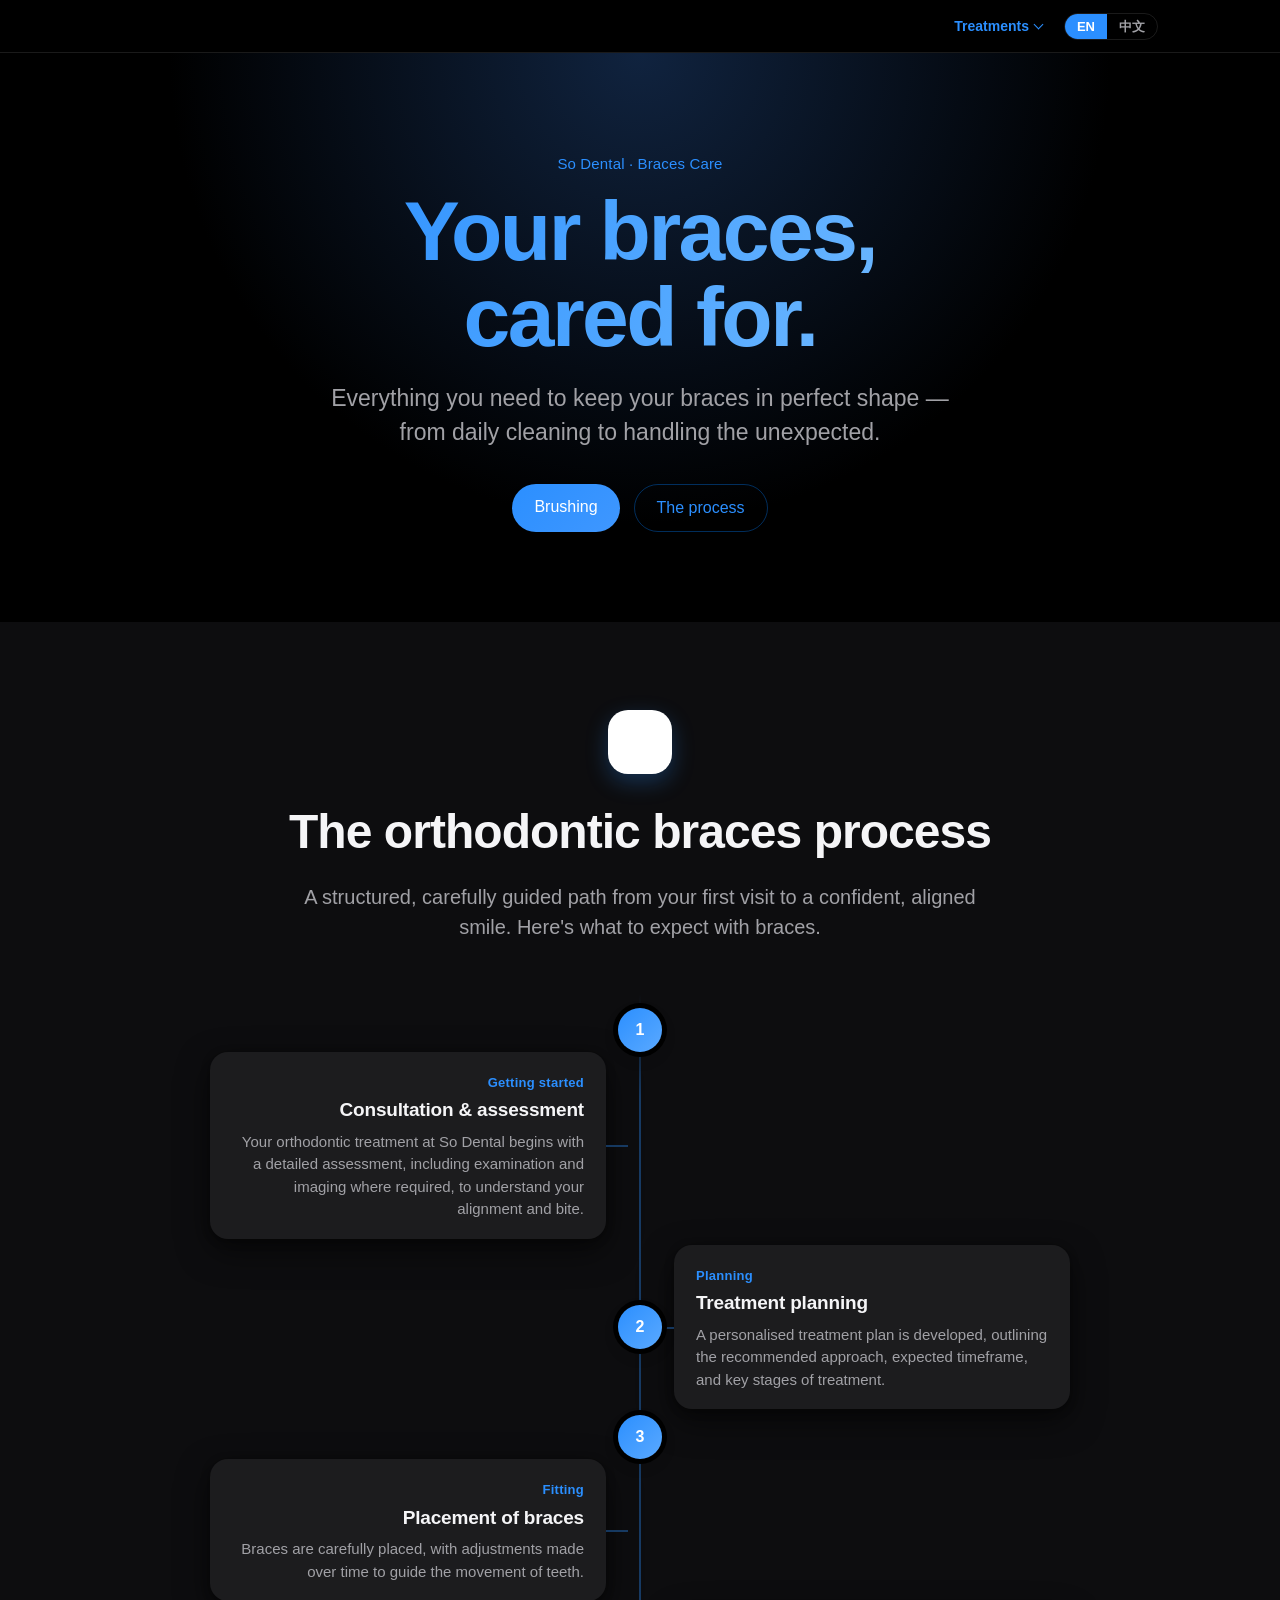
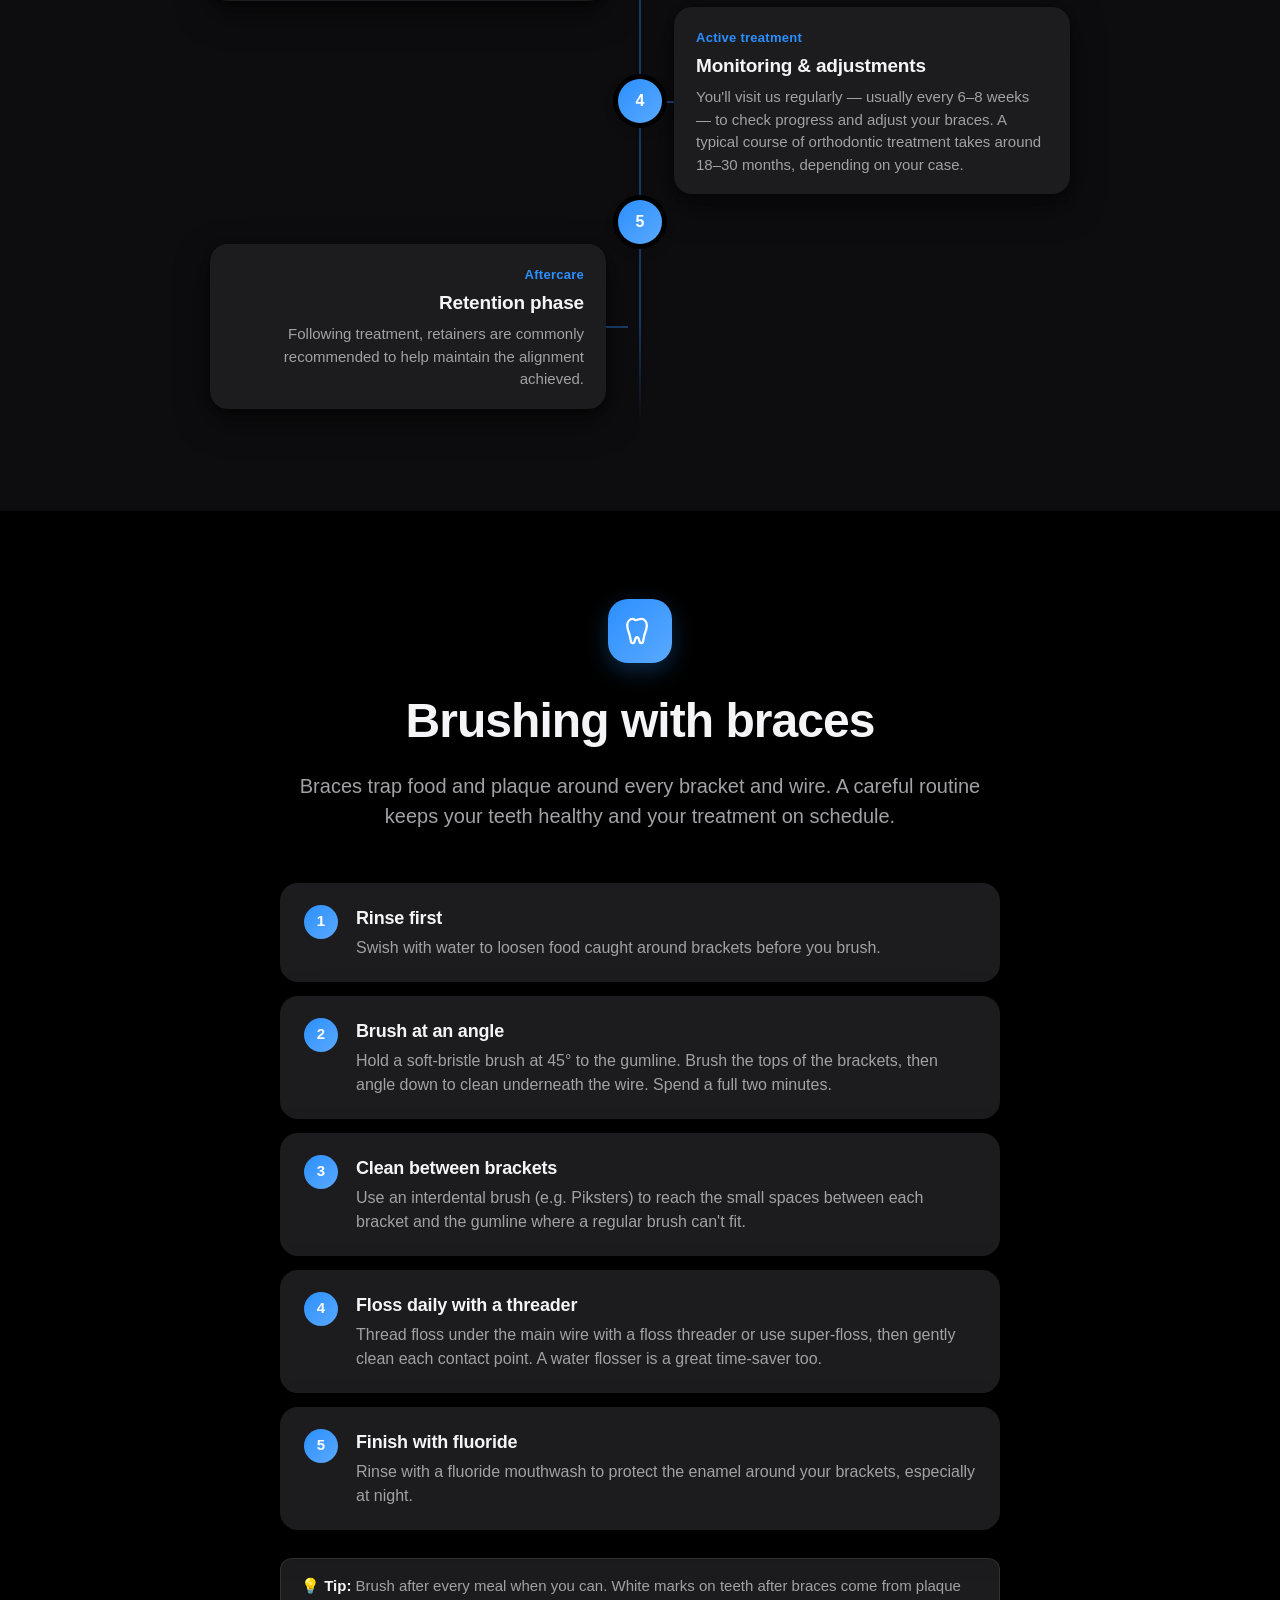
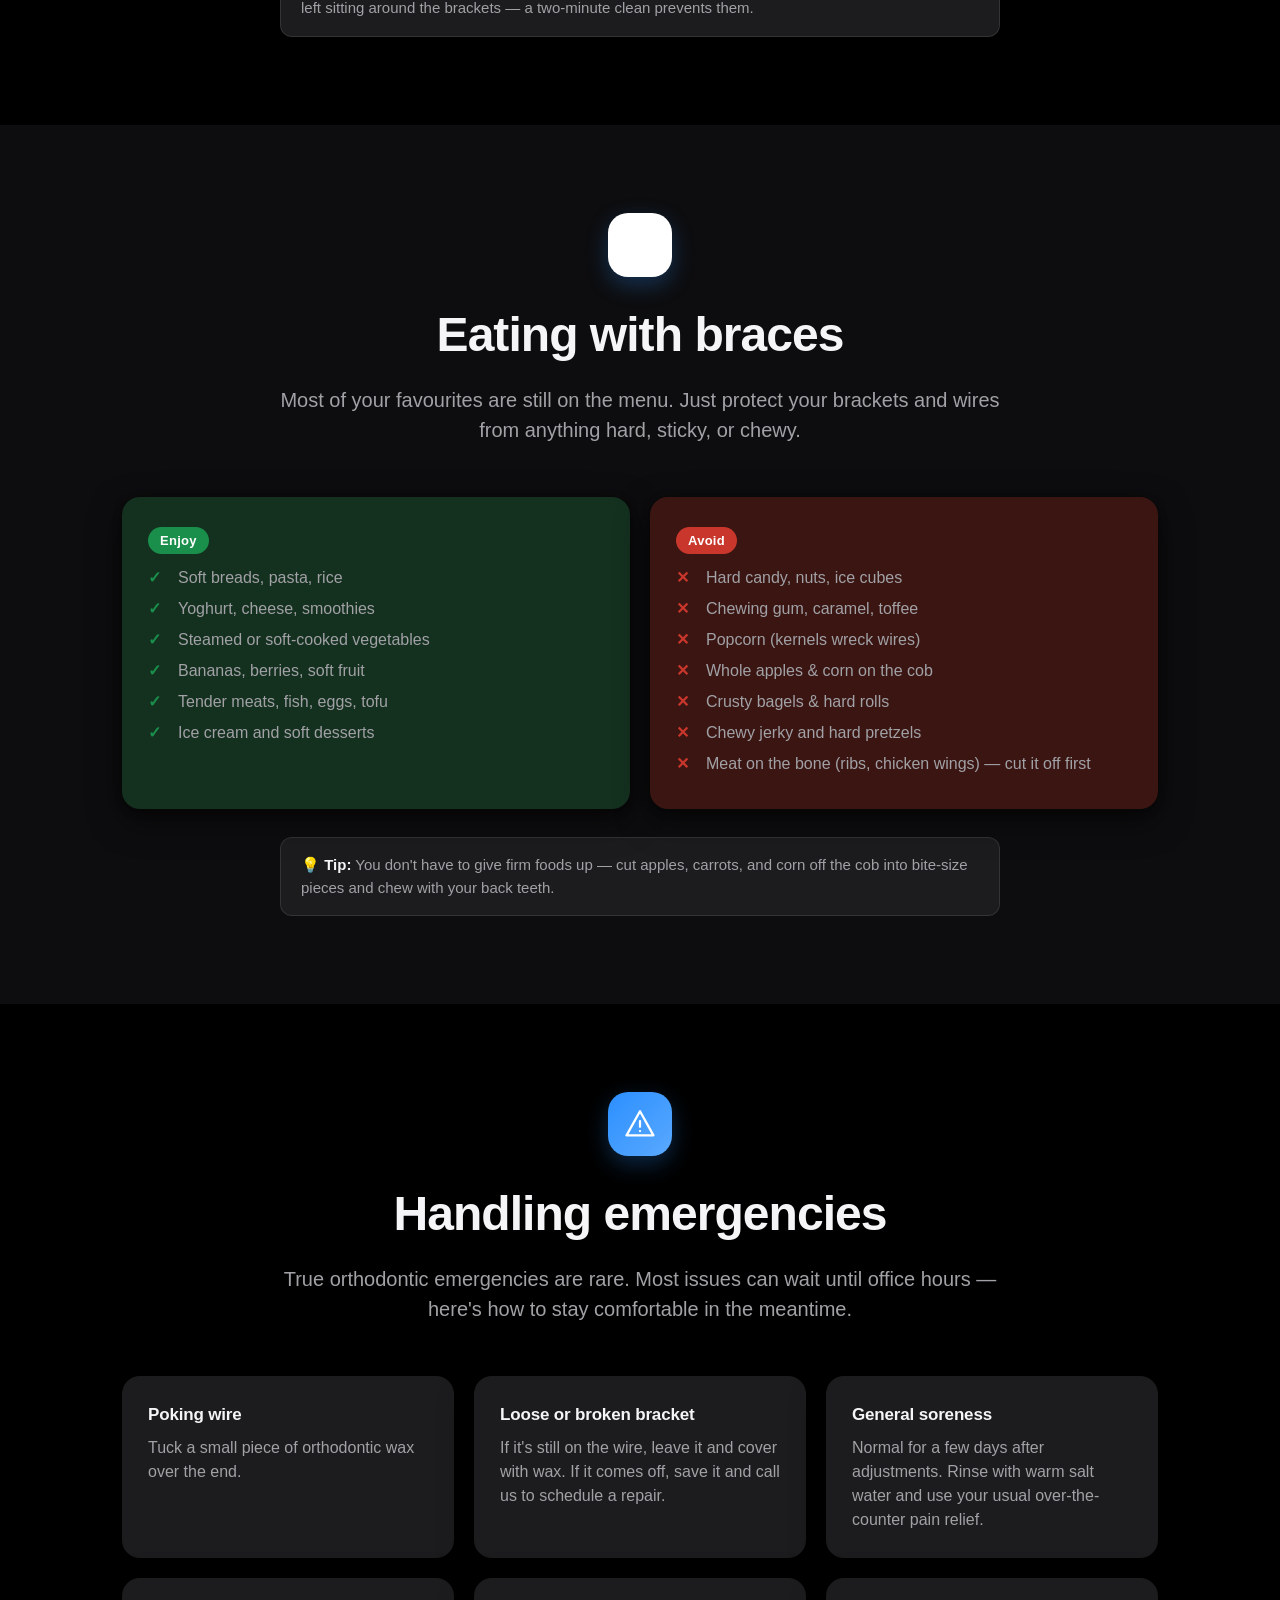
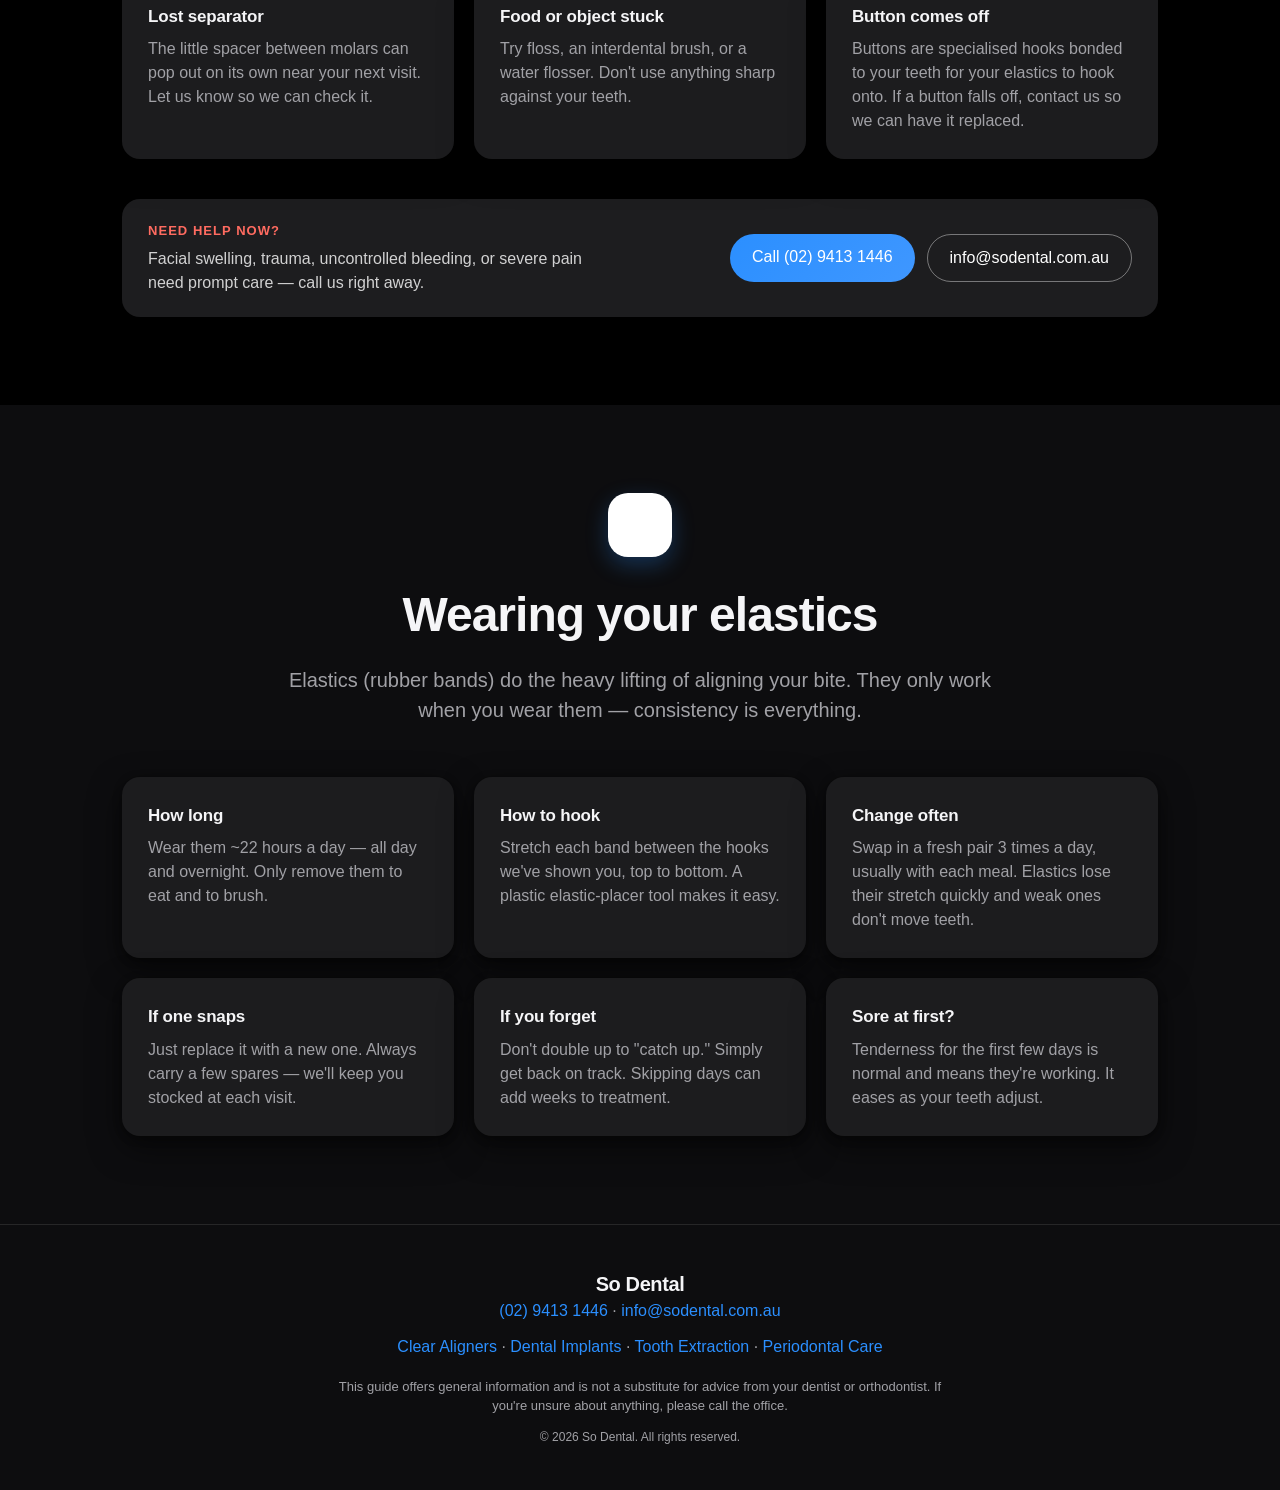
==== commit 6112d6cc: "Nav: strip logo, wordmark and in-page anchors — keep Treatments + language toggle The nav bar now ca" ====
--- a/index.html
+++ b/index.html
@@ -13,14 +13,8 @@
   <!-- ===================== NAV ===================== -->
   <header class="nav" id="top">
     <div class="nav__inner">
-      <a class="nav__brand" href="#top" aria-label="So Dental home"><span class="nav__logo" aria-hidden="true"></span>So Dental</a>
 
       <nav class="nav__links" id="navLinks" aria-label="Primary">
-        <a href="#process">Process</a>
-        <a href="#braces">Brushing</a>
-        <a href="#food">Food</a>
-        <a href="#emergencies">Emergencies</a>
-        <a href="#elastics">Elastics</a>
         <details class="tdrop">
           <summary>Treatments</summary>
           <div class="tdrop__menu">
--- a/styles.css
+++ b/styles.css
@@ -59,24 +59,6 @@
   display: flex;
   align-items: center;
   justify-content: space-between;
-}
-
-.nav__brand {
-  font-size: 20px;
-  font-weight: 600;
-  letter-spacing: -0.02em;
-  display: inline-flex;
-  align-items: center;
-  gap: 9px;
-}
-/* So Dental logo mark — masked so it takes each page's accent colour */
-.nav__logo {
-  flex: none;
-  width: 36px;
-  height: 30px;
-  background-color: var(--accent);
-  -webkit-mask: url("logo-mask.png") left center / contain no-repeat;
-  mask: url("logo-mask.png") left center / contain no-repeat;
 }
 
 .nav__links { display: flex; gap: 30px; }
@@ -558,14 +540,10 @@
     border-top: 1px solid var(--border);
     font-size: 16px;
   }
-  /* Treatments dropdown expands inline within the mobile menu */
+  /* Mobile hamburger shows the treatments list only — hide the "Treatments"
+     label; the dropdown is forced open by JS. */
   .tdrop { display: block; }
-  .tdrop > summary {
-    padding: 16px 22px;
-    border-top: 1px solid var(--border);
-    font-size: 16px;
-    justify-content: space-between;
-  }
+  .tdrop > summary { display: none; }
   .tdrop__menu {
     position: static;
     min-width: 0;
@@ -577,10 +555,10 @@
     gap: 0;
   }
   .nav__links .tdrop__menu a {
-    padding: 14px 22px 14px 40px;
+    padding: 16px 22px;
     border-radius: 0;
     border-top: 1px solid var(--border);
-    font-size: 15px;
+    font-size: 16px;
   }
   .nav__links .tdrop__menu a.is-current { background: transparent; }
   .nav__toggle.is-open span:nth-child(1) { transform: translateY(6.5px) rotate(45deg); }
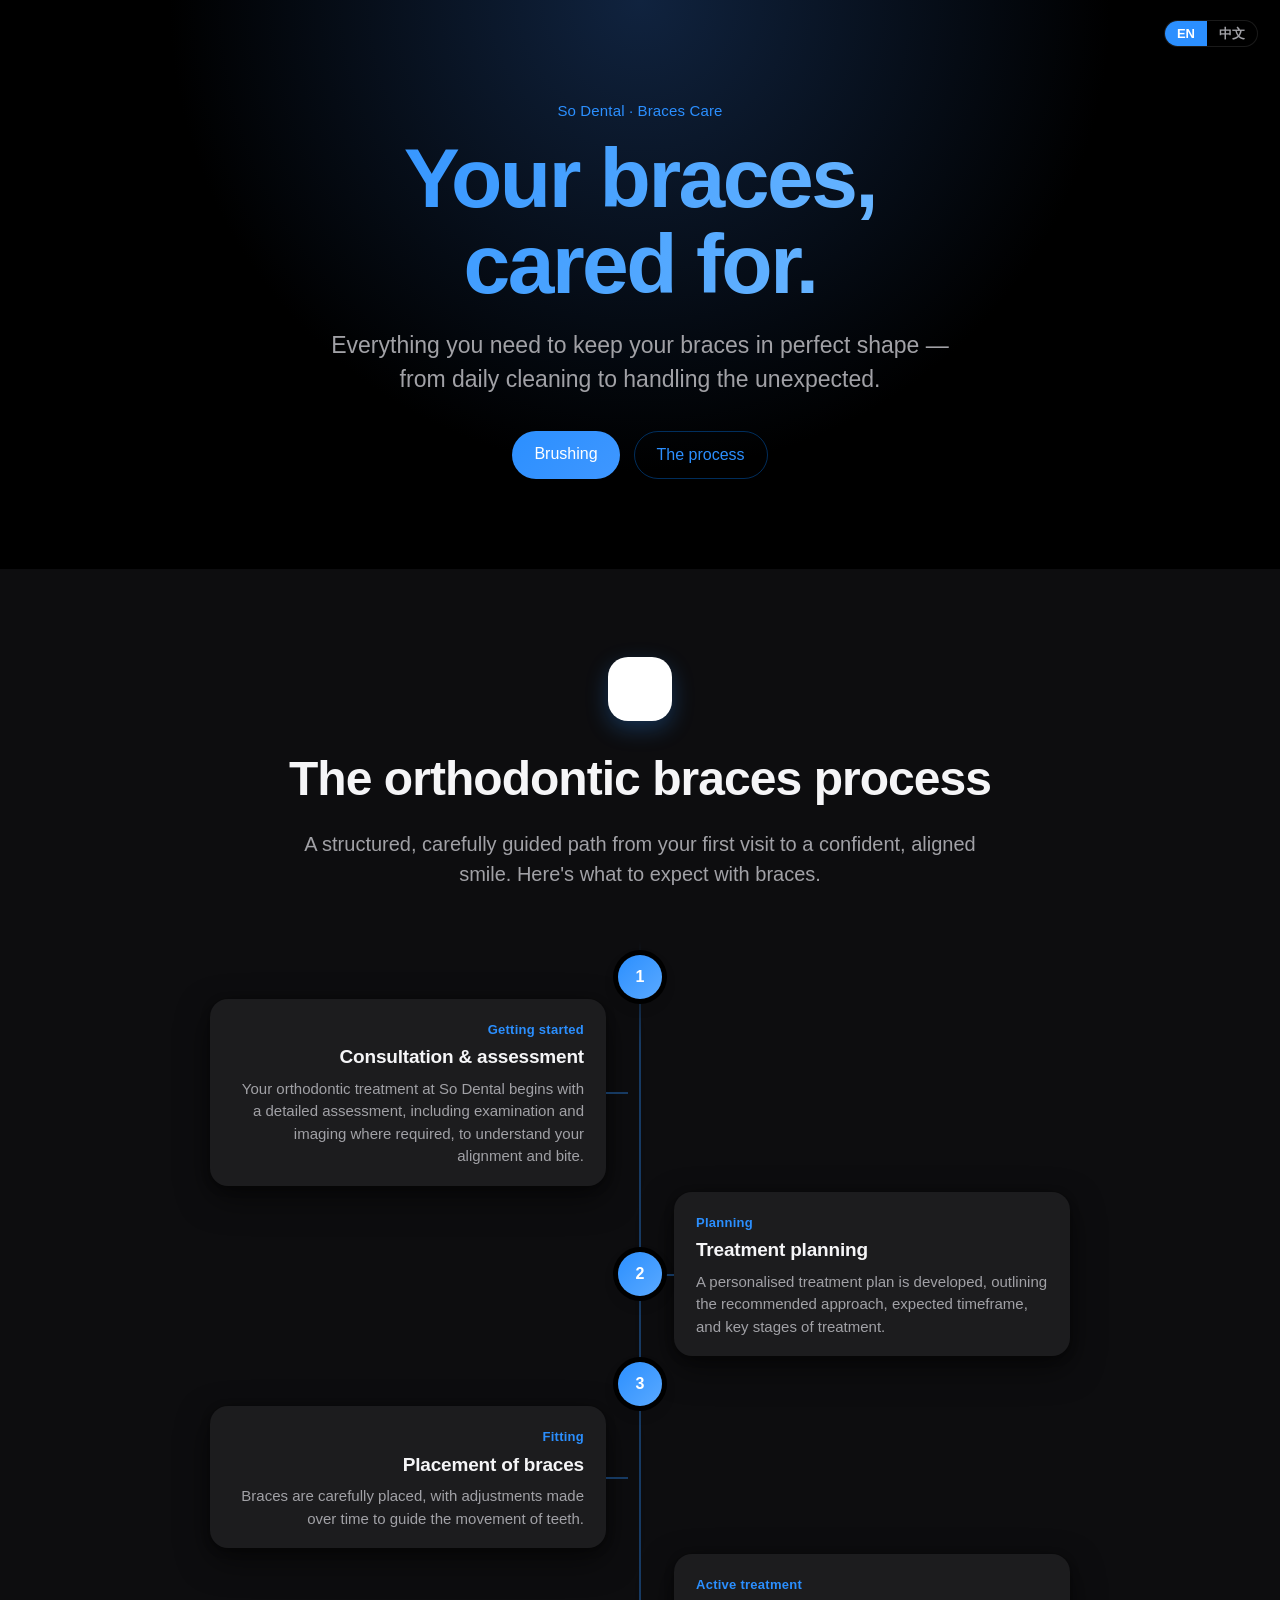
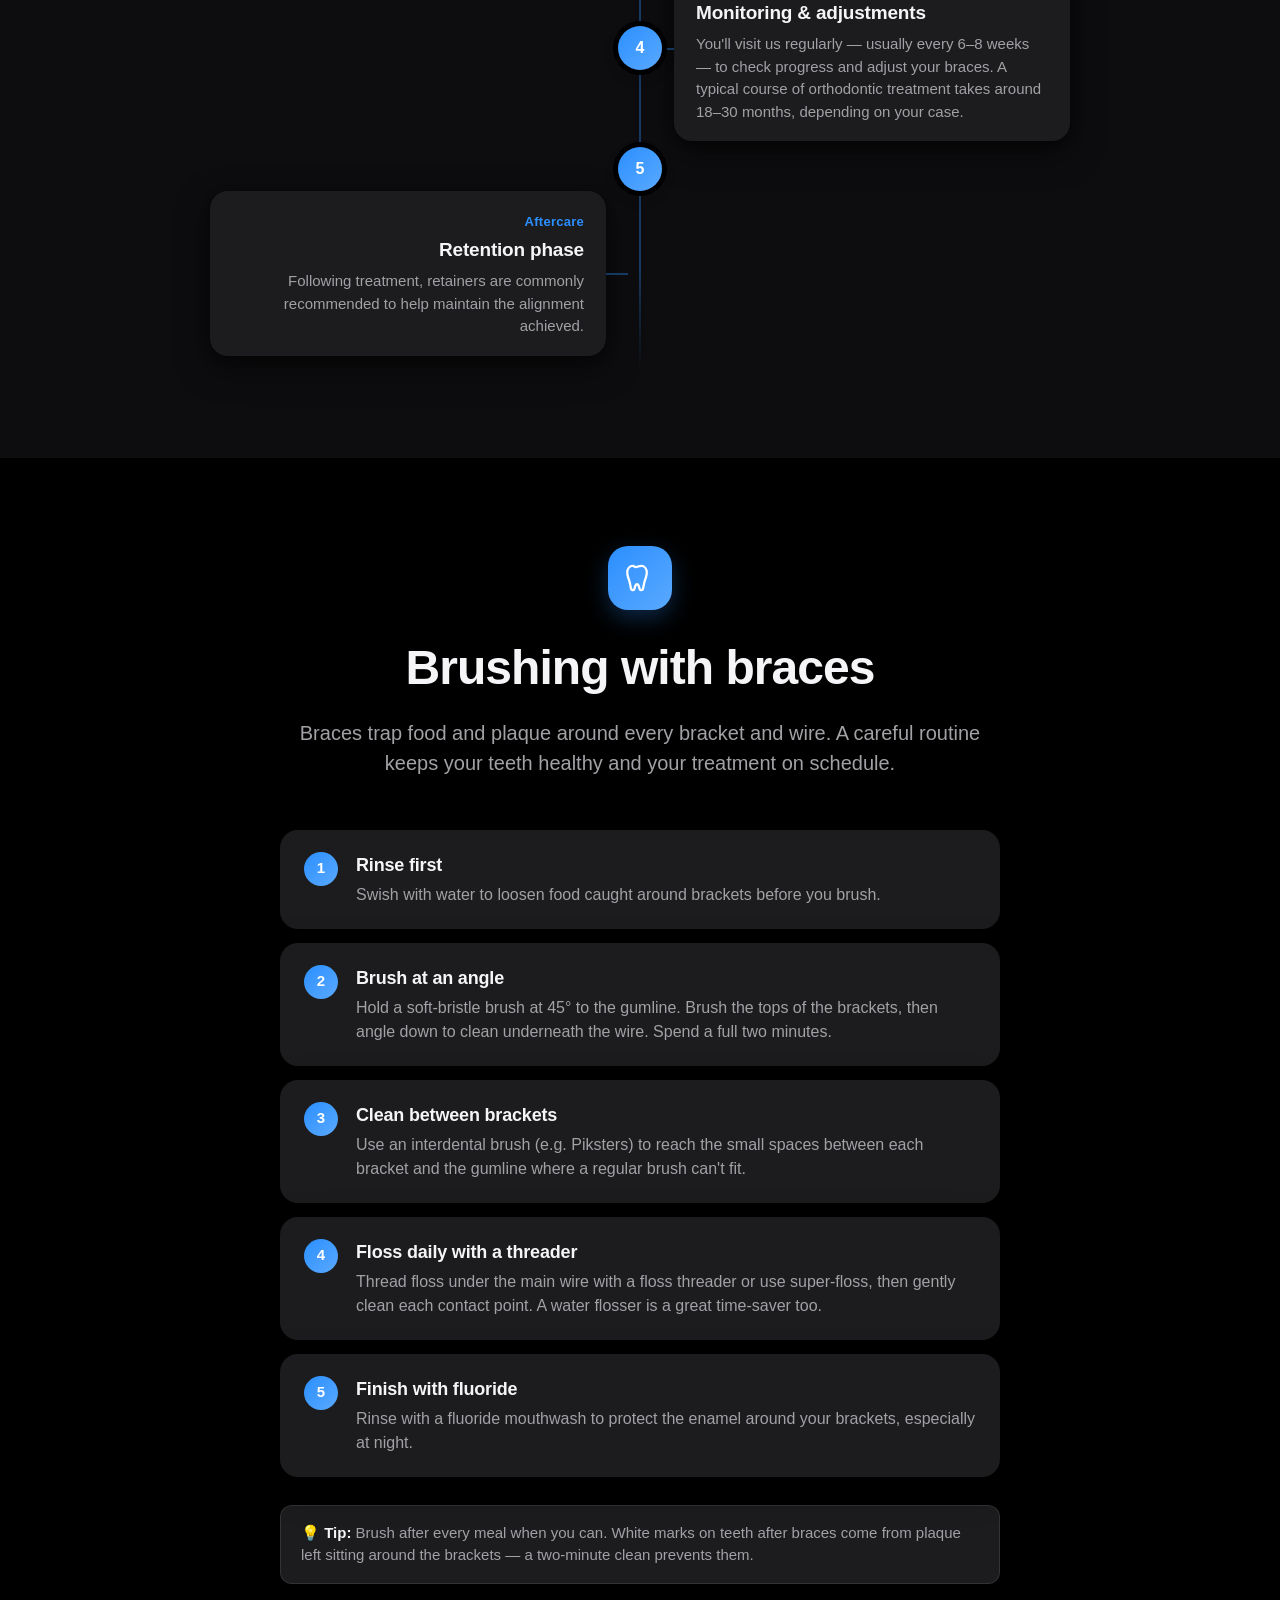
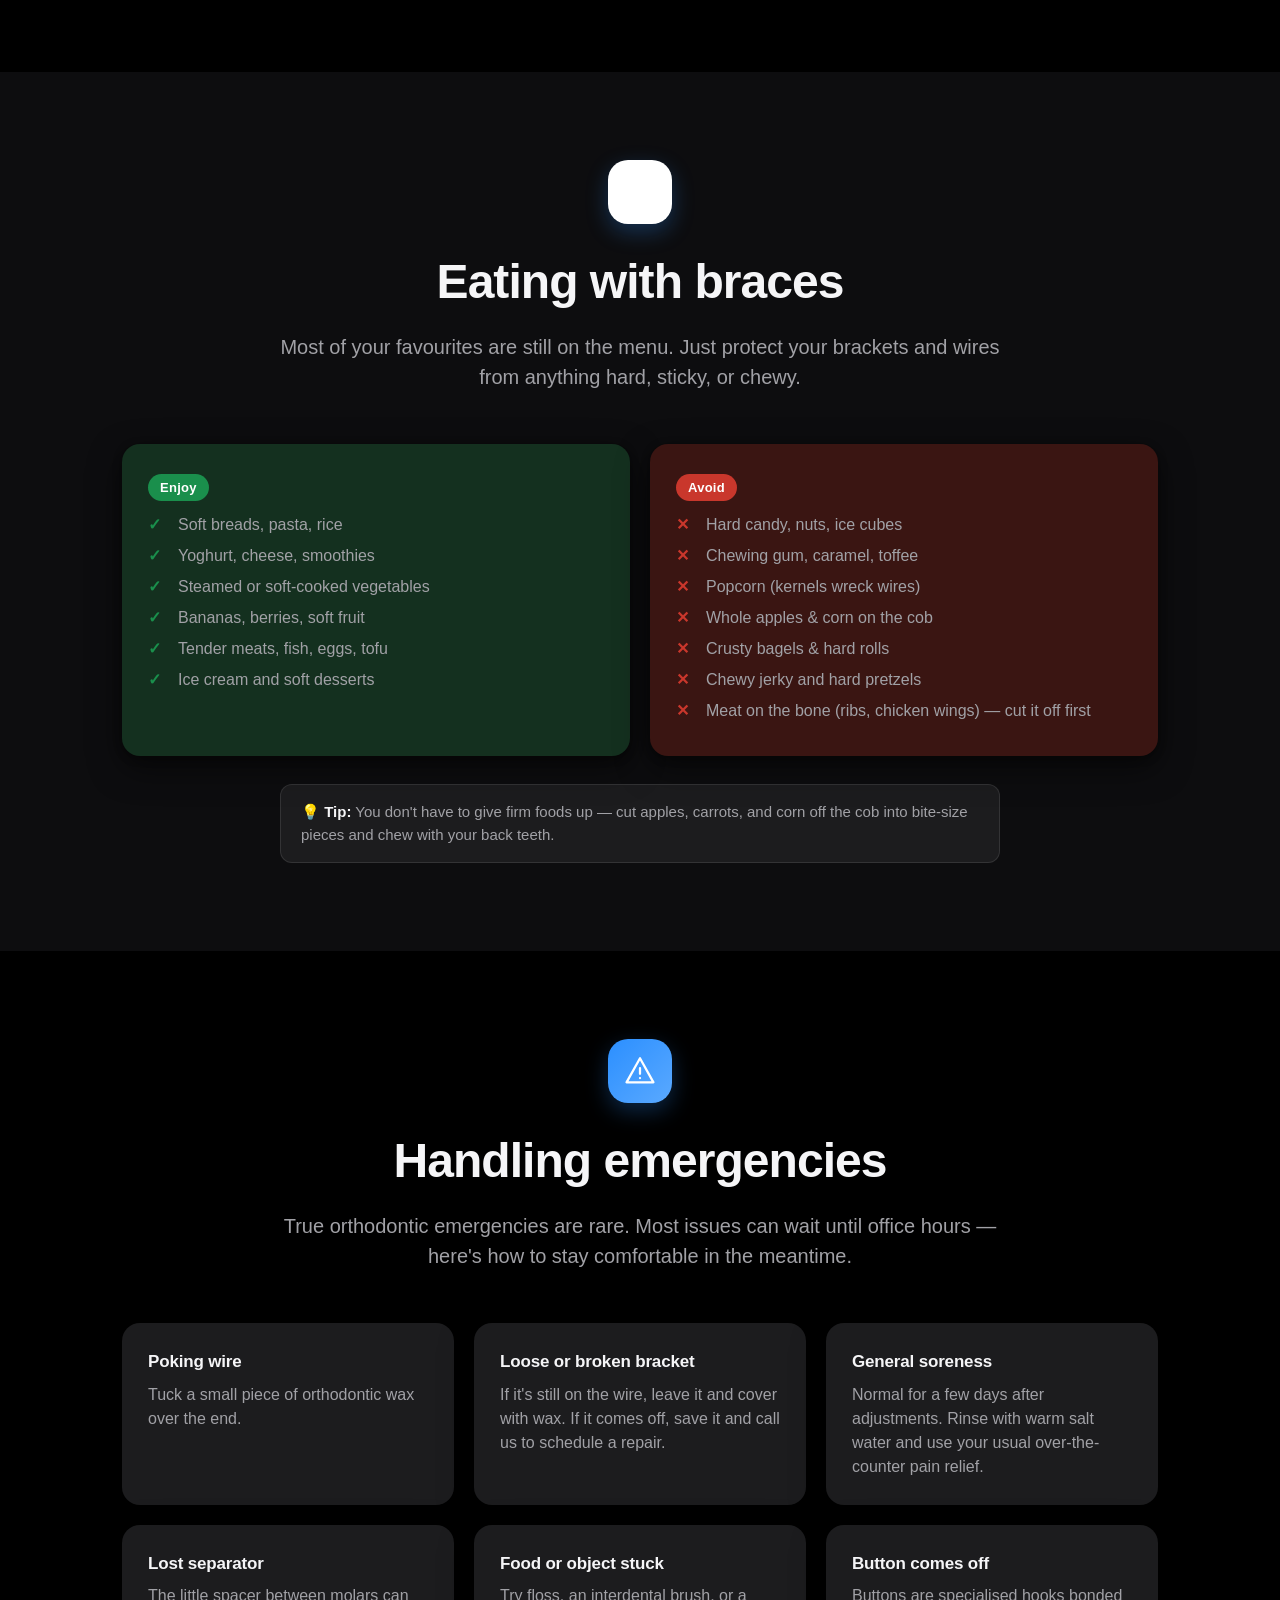
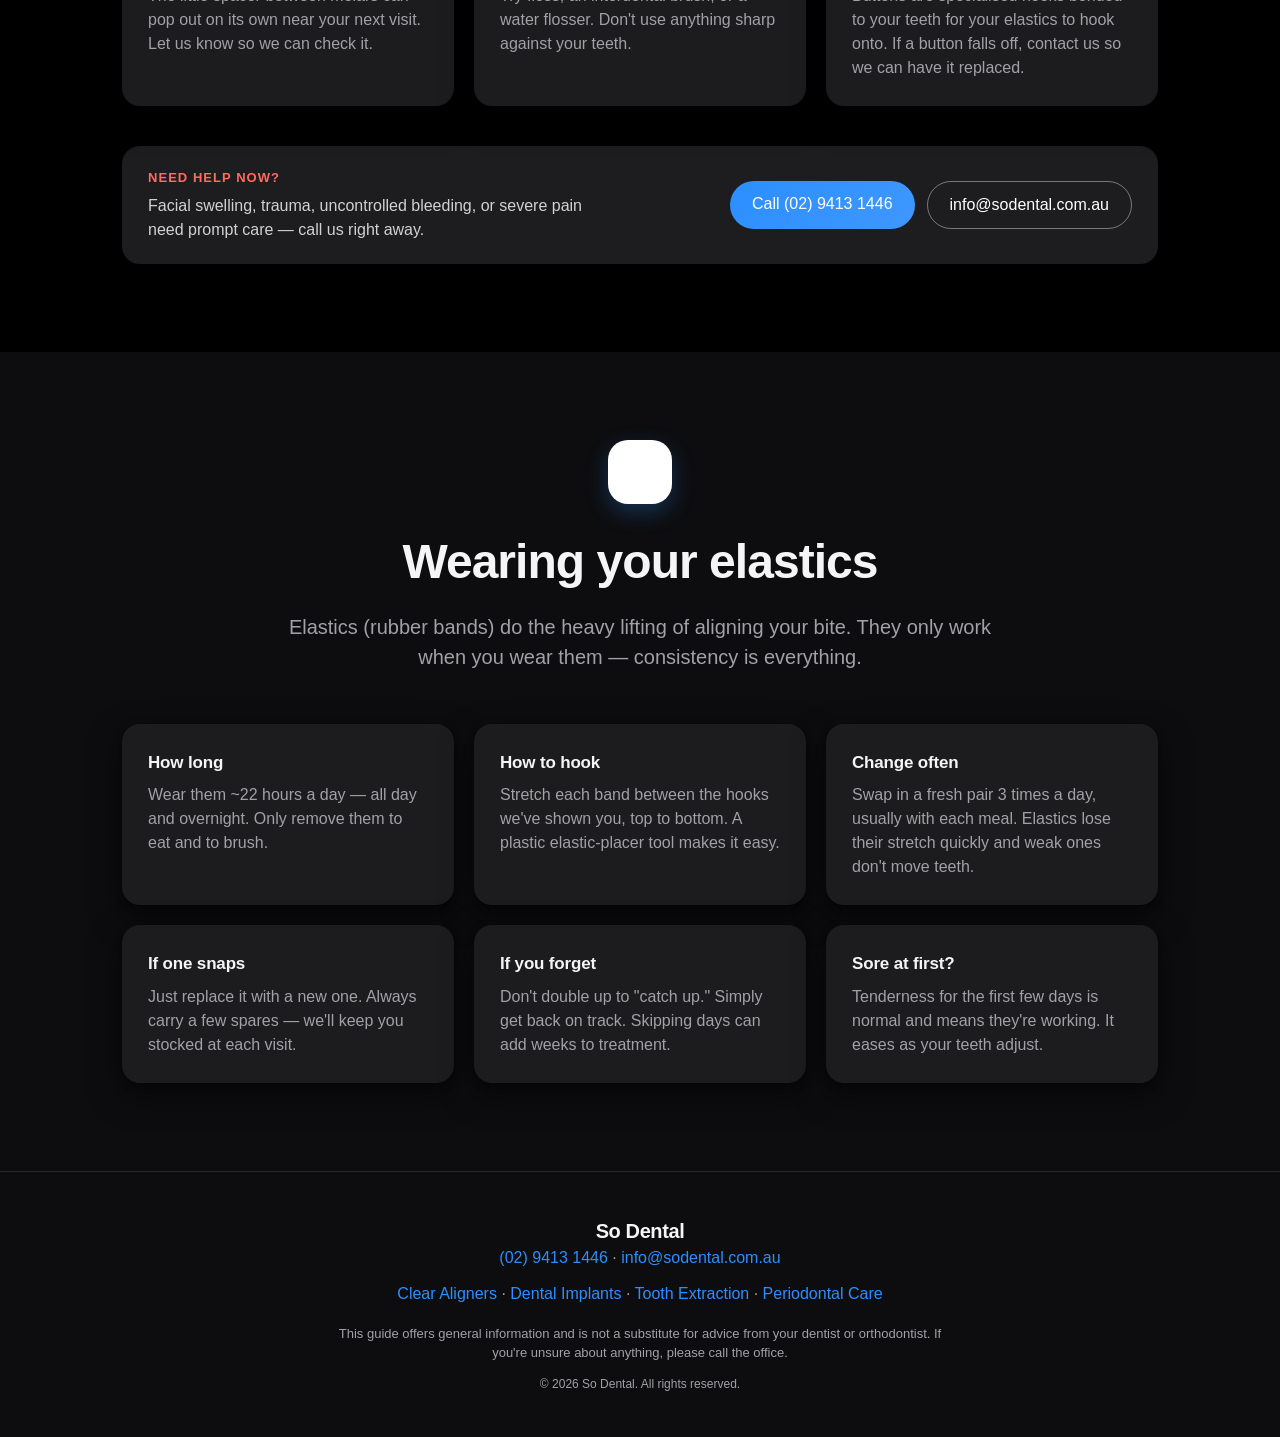
==== commit 571af061: "Drop nav bar; move language toggle into hero; complete footer treatment links Remove the sticky nav " ====
--- a/index.html
+++ b/index.html
@@ -10,37 +10,12 @@
 </head>
 <body>
 
-  <!-- ===================== NAV ===================== -->
-  <header class="nav" id="top">
-    <div class="nav__inner">
-
-      <nav class="nav__links" id="navLinks" aria-label="Primary">
-        <details class="tdrop">
-          <summary>Treatments</summary>
-          <div class="tdrop__menu">
-            <a class="is-current" aria-current="page" href="index.html">Braces</a>
-            <a href="aligners.html">Clear Aligners</a>
-            <a href="implants.html">Dental Implants</a>
-            <a href="extraction.html">Tooth Extraction</a>
-            <a href="perio.html">Periodontal Care</a>
-          </div>
-        </details>
-      </nav>
-
-      <div class="nav__actions">
-        <div class="lang-toggle" role="group" aria-label="Language">
-          <a class="is-active" href="index.html" aria-current="true">EN</a>
-          <a href="index-zh.html" lang="zh-Hant">中文</a>
-        </div>
-        <button class="nav__toggle" id="navToggle" aria-label="Toggle menu" aria-expanded="false" aria-controls="navLinks">
-          <span></span><span></span><span></span>
-        </button>
-      </div>
-    </div>
-  </header>
-
   <!-- ===================== HERO ===================== -->
   <section class="hero">
+    <div class="lang-toggle" role="group" aria-label="Language">
+      <a class="is-active" href="index.html" aria-current="true">EN</a>
+      <a href="index-zh.html" lang="zh-Hant">中文</a>
+    </div>
     <div class="hero__content reveal">
       <p class="hero__eyebrow">So Dental · Braces Care</p>
       <h1 class="hero__title">Your braces,<br />cared for.</h1>
--- a/styles.css
+++ b/styles.css
@@ -40,40 +40,8 @@
 
 .container { max-width: var(--maxw); margin: 0 auto; padding: 0 22px; }
 
-/* ===================== NAV ===================== */
-.nav {
-  position: sticky;
-  top: 0;
-  z-index: 100;
-  background: rgba(251, 251, 253, 0.72);
-  backdrop-filter: saturate(180%) blur(20px);
-  -webkit-backdrop-filter: saturate(180%) blur(20px);
-  border-bottom: 1px solid var(--border);
-}
-
-.nav__inner {
-  max-width: var(--maxw);
-  margin: 0 auto;
-  height: 52px;
-  padding: 0 22px;
-  display: flex;
-  align-items: center;
-  justify-content: space-between;
-}
-
-.nav__links { display: flex; gap: 30px; }
-
-.nav__links a {
-  font-size: 14px;
-  color: var(--text-soft);
-  transition: color 0.2s ease;
-}
-.nav__links a:hover { color: var(--text); }
-
-/* right-side nav actions + EN/中文 language toggle (implant pages) */
-.nav__links { margin-left: auto; }
-.nav__actions { display: flex; align-items: center; gap: 14px; margin-left: 22px; }
-
+/* ===================== LANGUAGE TOGGLE ===================== */
+/* EN/中文 pill — floated top-right inside the hero on every page */
 .lang-toggle {
   display: inline-flex;
   align-items: center;
@@ -91,76 +59,6 @@
 }
 .lang-toggle a.is-active { background: var(--accent); color: #fff; }
 .lang-toggle a:not(.is-active):hover { color: var(--text); }
-
-/* compact "Treatments" dropdown (native <details>) — switches guides */
-.tdrop { position: relative; display: inline-flex; align-items: center; }
-.tdrop > summary {
-  list-style: none;
-  cursor: pointer;
-  font-size: 14px;
-  font-weight: 600;
-  color: var(--accent);
-  display: inline-flex;
-  align-items: center;
-  gap: 6px;
-  white-space: nowrap;
-}
-.tdrop > summary::-webkit-details-marker { display: none; }
-.tdrop > summary::after {
-  content: "";
-  width: 6px;
-  height: 6px;
-  border-right: 1.6px solid currentColor;
-  border-bottom: 1.6px solid currentColor;
-  transform: rotate(45deg);
-  margin-top: -3px;
-  transition: transform 0.2s ease;
-}
-.tdrop[open] > summary::after { transform: rotate(-135deg); margin-top: 2px; }
-.tdrop__menu {
-  position: absolute;
-  top: calc(100% + 14px);
-  right: 0;
-  min-width: 220px;
-  background: var(--card);
-  border: 1px solid var(--border);
-  border-radius: 14px;
-  box-shadow: var(--shadow);
-  padding: 6px;
-  display: flex;
-  flex-direction: column;
-  gap: 2px;
-  z-index: 200;
-}
-.nav__links .tdrop__menu a {
-  padding: 11px 14px;
-  border-radius: 9px;
-  font-size: 14px;
-  color: var(--text);
-  white-space: nowrap;
-}
-.nav__links .tdrop__menu a:hover { background: var(--bg-alt); color: var(--text); }
-.nav__links .tdrop__menu a.is-current { color: var(--accent); font-weight: 600; background: var(--bg-alt); }
-
-.nav__toggle {
-  display: none;
-  flex-direction: column;
-  justify-content: center;
-  gap: 5px;
-  width: 40px;
-  height: 40px;
-  padding: 0;
-  background: none;
-  border: none;
-  cursor: pointer;
-}
-.nav__toggle span {
-  display: block;
-  height: 1.5px;
-  width: 22px;
-  background: var(--text);
-  transition: transform 0.3s ease, opacity 0.3s ease;
-}
 
 /* ===================== BUTTONS ===================== */
 .btn {
@@ -183,11 +81,23 @@
 
 /* ===================== HERO ===================== */
 .hero {
+  position: relative;
   text-align: center;
   padding: 100px 22px 90px;
   background: radial-gradient(circle at 50% 0%, #eef4ff 0%, var(--bg) 55%);
 }
 .hero__content { max-width: 760px; margin: 0 auto; }
+
+/* language pill sits at the hero's top-right corner */
+.hero .lang-toggle {
+  position: absolute;
+  top: 20px;
+  right: 22px;
+  z-index: 10;
+  background: rgba(255, 255, 255, 0.7);
+  backdrop-filter: saturate(180%) blur(12px);
+  -webkit-backdrop-filter: saturate(180%) blur(12px);
+}
 
 .hero__eyebrow {
   font-size: 15px;
@@ -518,52 +428,7 @@
 }
 
 @media (max-width: 720px) {
-  .nav__toggle { display: flex; }
-  .nav__links {
-    position: absolute;
-    top: 52px;
-    left: 0;
-    right: 0;
-    flex-direction: column;
-    gap: 0;
-    background: rgba(251, 251, 253, 0.96);
-    backdrop-filter: blur(20px);
-    -webkit-backdrop-filter: blur(20px);
-    border-bottom: 1px solid var(--border);
-    max-height: 0;
-    overflow: hidden;
-    transition: max-height 0.3s ease;
-  }
-  .nav__links.is-open { max-height: 85vh; overflow-y: auto; }
-  .nav__links a {
-    padding: 16px 22px;
-    border-top: 1px solid var(--border);
-    font-size: 16px;
-  }
-  /* Mobile hamburger shows the treatments list only — hide the "Treatments"
-     label; the dropdown is forced open by JS. */
-  .tdrop { display: block; }
-  .tdrop > summary { display: none; }
-  .tdrop__menu {
-    position: static;
-    min-width: 0;
-    border: none;
-    border-radius: 0;
-    box-shadow: none;
-    background: transparent;
-    padding: 0;
-    gap: 0;
-  }
-  .nav__links .tdrop__menu a {
-    padding: 16px 22px;
-    border-radius: 0;
-    border-top: 1px solid var(--border);
-    font-size: 16px;
-  }
-  .nav__links .tdrop__menu a.is-current { background: transparent; }
-  .nav__toggle.is-open span:nth-child(1) { transform: translateY(6.5px) rotate(45deg); }
-  .nav__toggle.is-open span:nth-child(2) { opacity: 0; }
-  .nav__toggle.is-open span:nth-child(3) { transform: translateY(-6.5px) rotate(-45deg); }
+  .hero .lang-toggle { top: 16px; right: 16px; }
 
   .grid--2, .grid--3, .grid--cards { grid-template-columns: 1fr; }
   .section { padding: 64px 0; }
@@ -587,13 +452,12 @@
   --warn-bg: #2a2110;
   --warn-border: #5a4718;
 }
-.nav { background: rgba(0, 0, 0, 0.72); }
 .hero { background: radial-gradient(circle at 50% 0%, #10233f 0%, var(--bg) 55%); }
+.hero .lang-toggle { background: rgba(0, 0, 0, 0.5); }
 .badge { background: var(--card); }
 .tip { background: var(--card); }
 .callout--warn { color: #e8cd8a; }
 .callout--warn strong { color: #f3dfa8; }
-.nav__links { background: rgba(0, 0, 0, 0.96); }
 
 @media (prefers-reduced-motion: reduce) {
   html { scroll-behavior: auto; }
